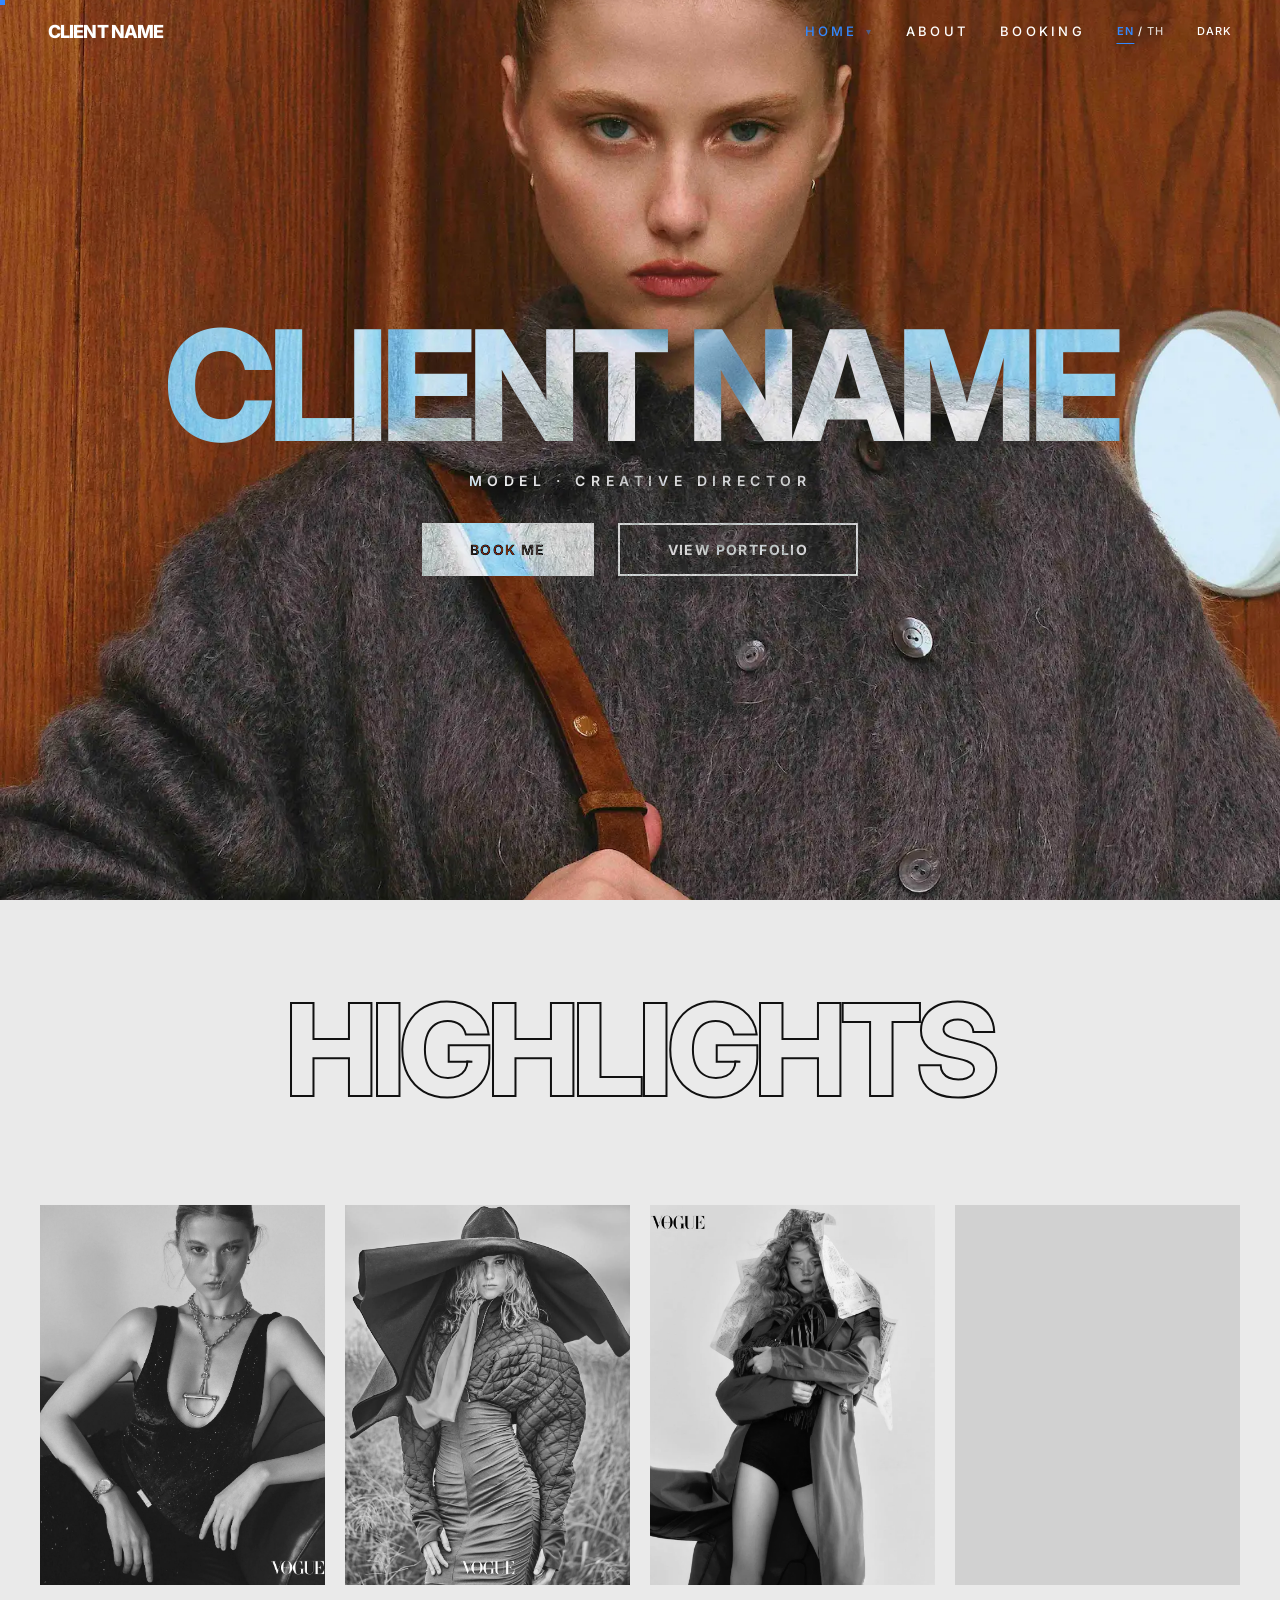
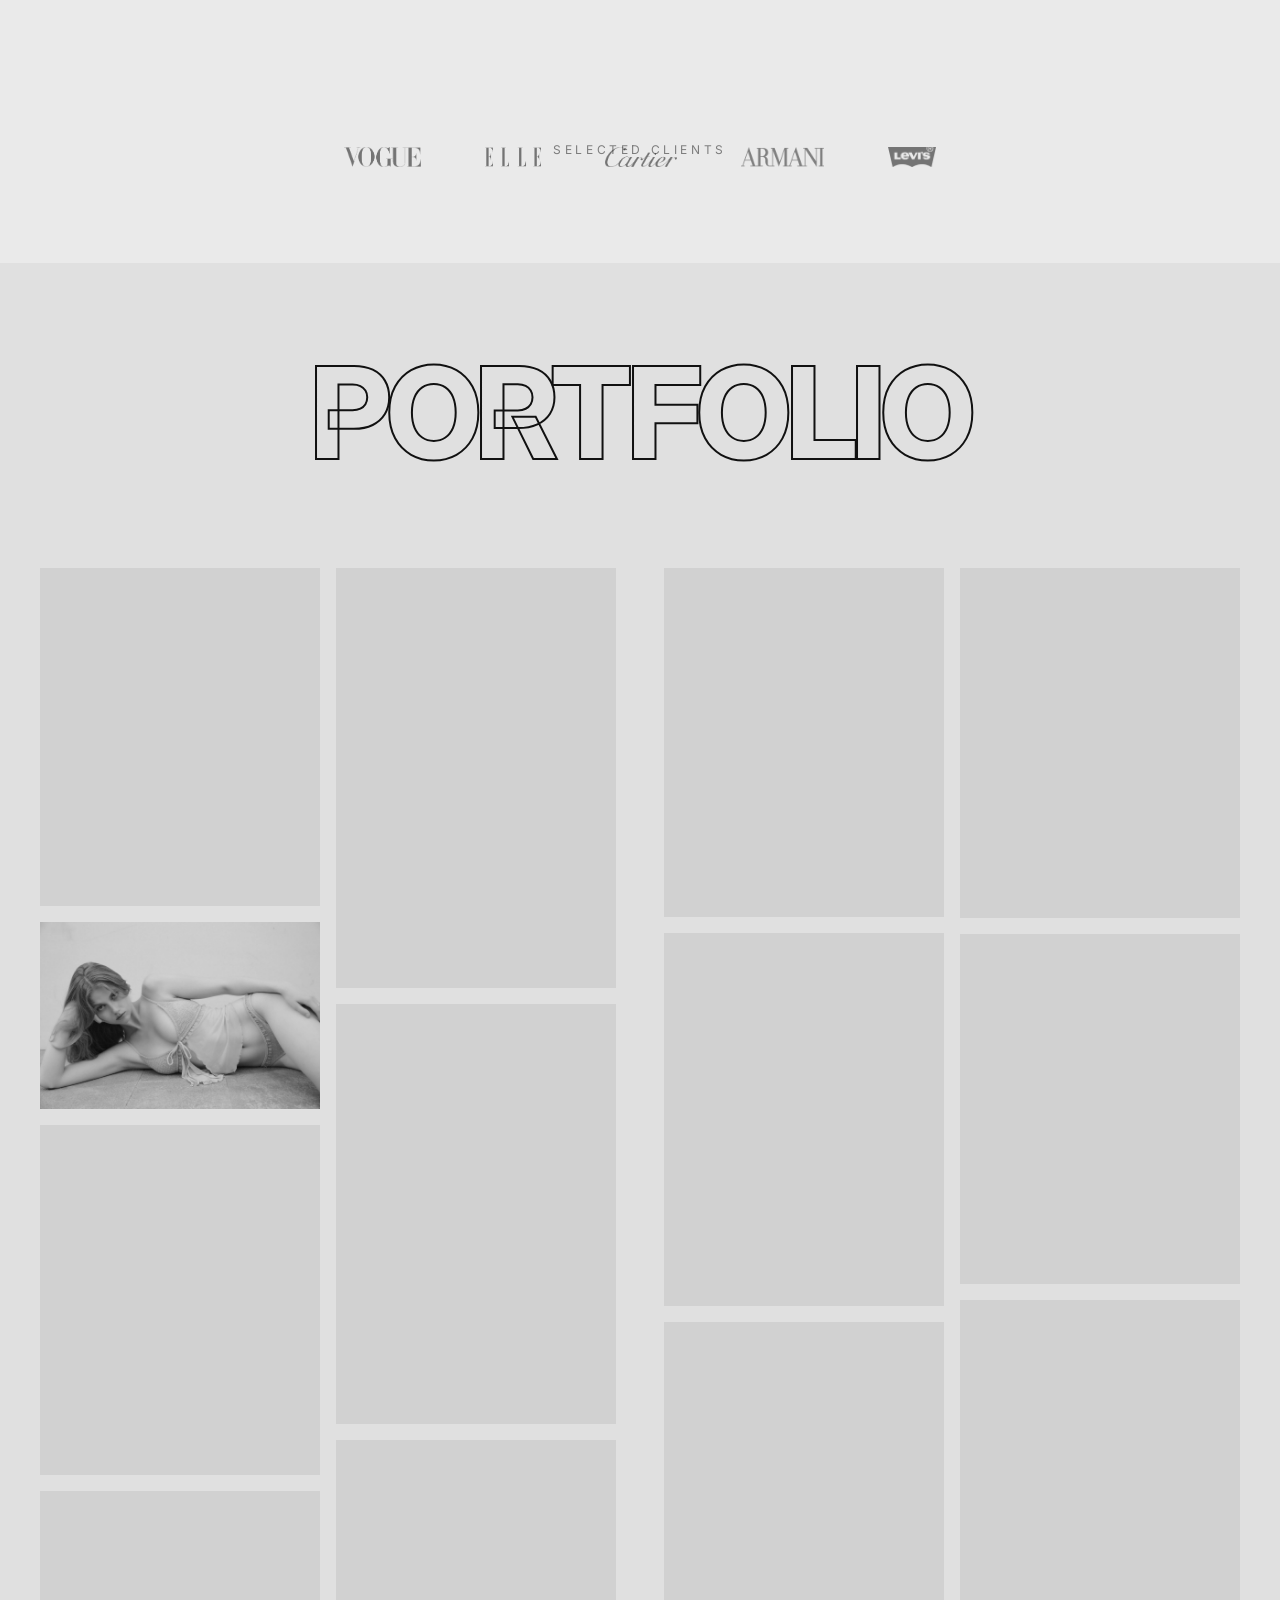
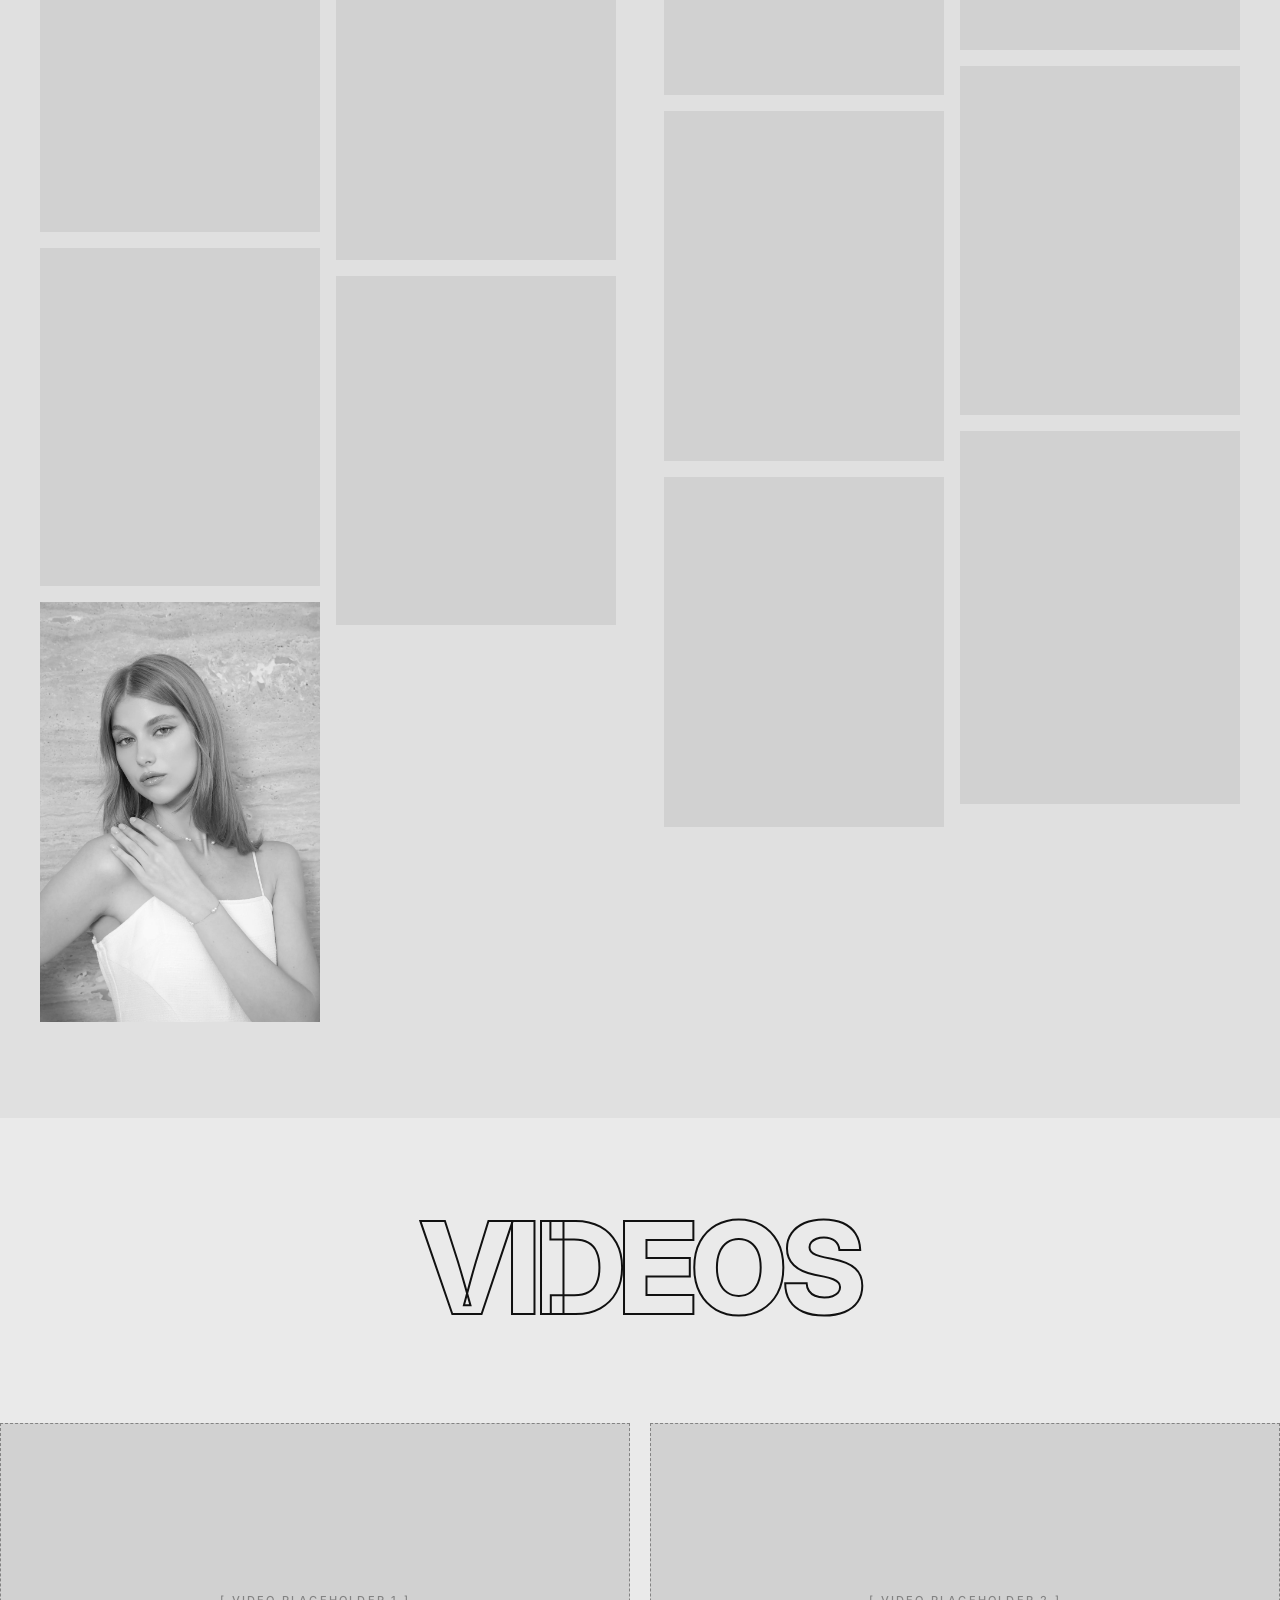
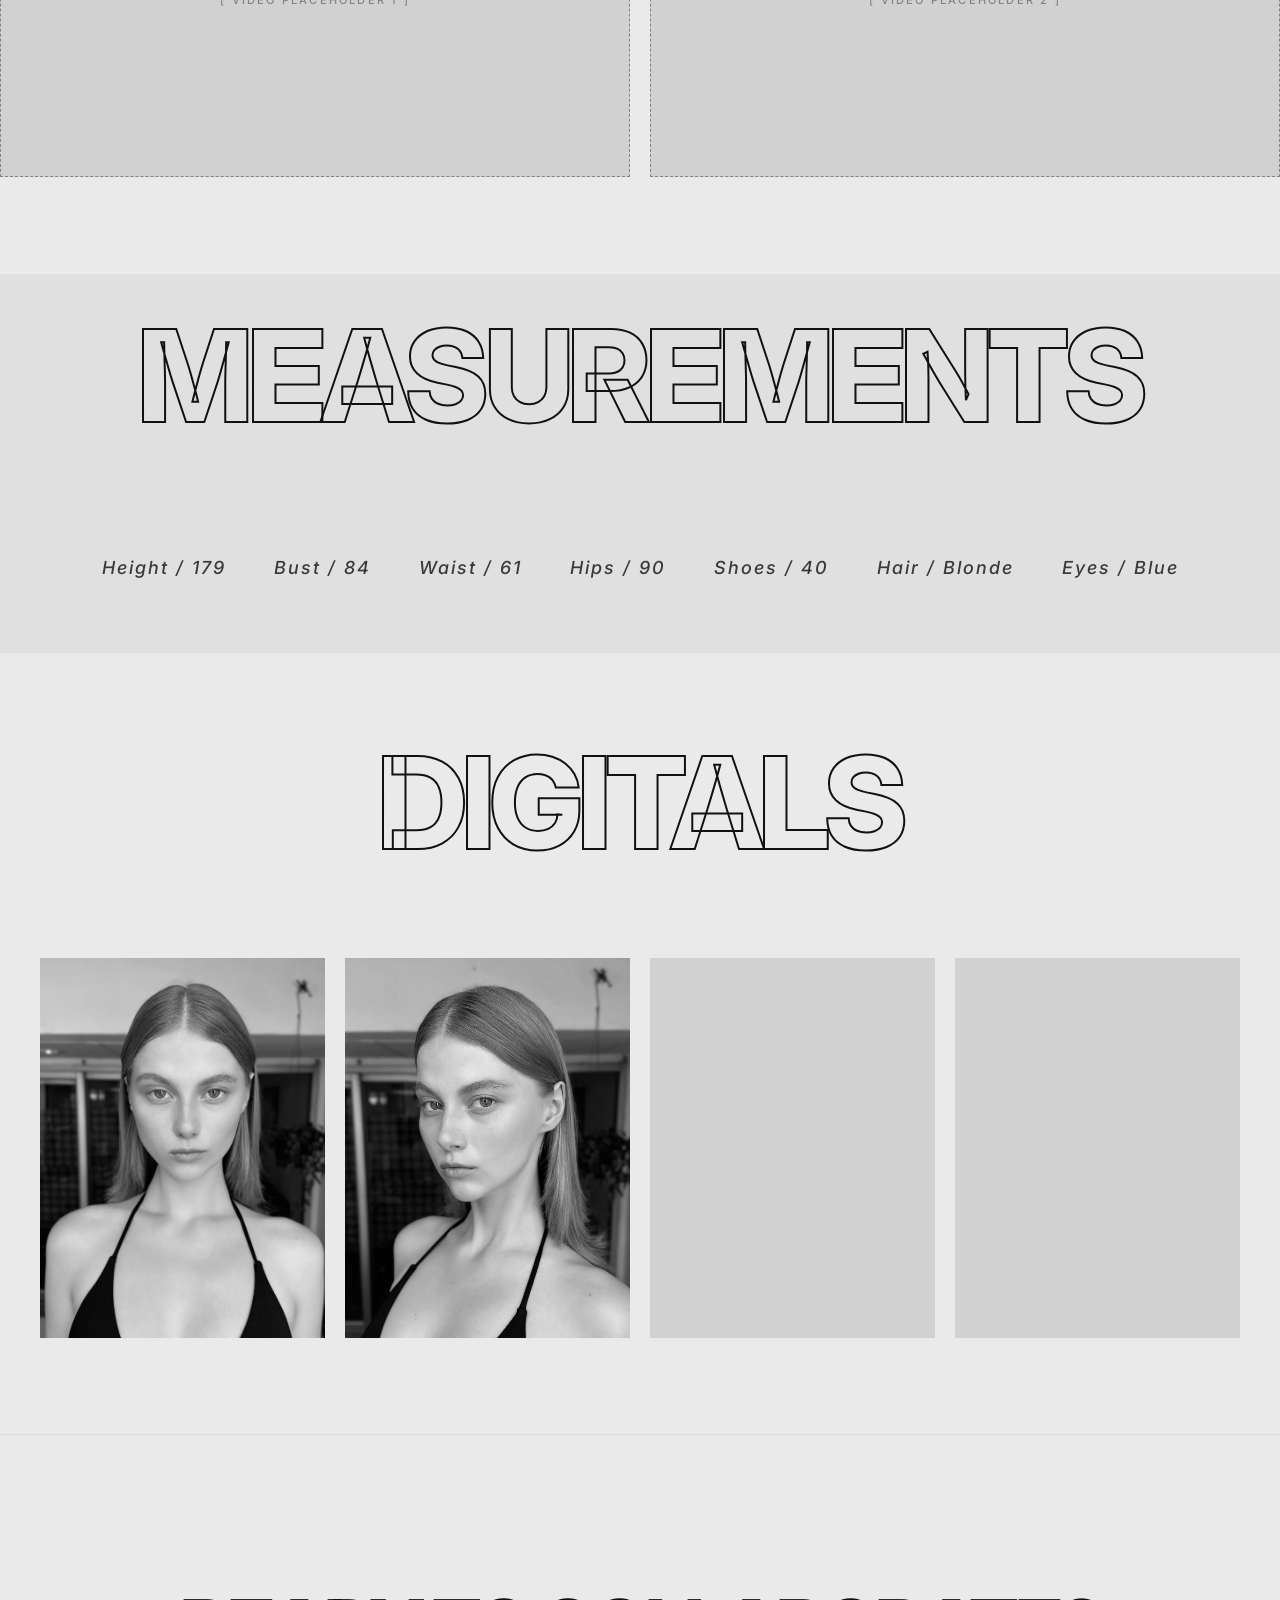
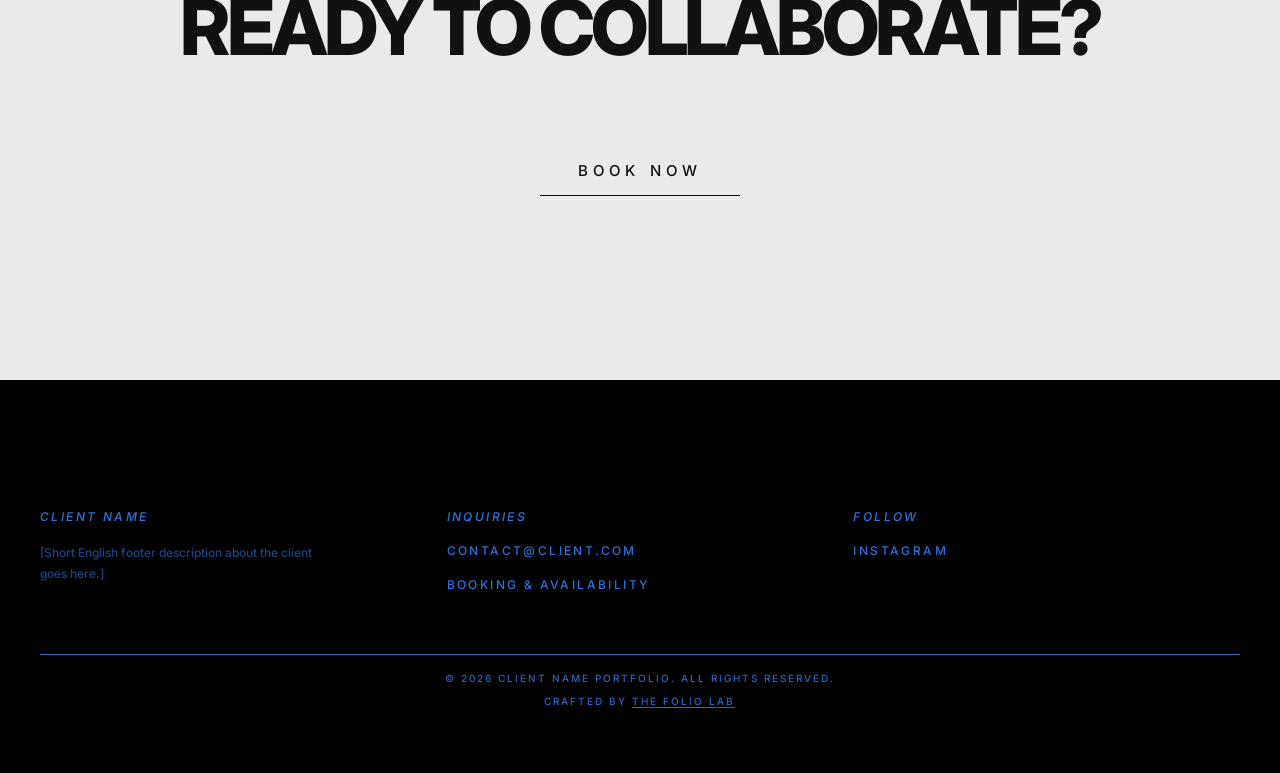
==== index.html @ fe6af9c4 "Video placeholders" ====
<!DOCTYPE html>
<html lang="en">
<head>
    <meta charset="UTF-8">
    <meta name="viewport" content="width=device-width, initial-scale=1.0">
    
    <!-- =================================================================== -->
    <!-- SEO & METADATA (Update these values for each new client) -->
    <!-- =================================================================== -->
    <meta name="description" content="Editorial model and creative director portfolio.">
    <meta name="robots" content="index, follow, max-image-preview:large">
    <link rel="canonical" href="https://your-client-domain.com/">
    
    <!-- Open Graph (Facebook, LinkedIn, iMessage) -->
    <meta property="og:title" content="Portfolio | Client Name">
    <meta property="og:description" content="Editorial model and creative director portfolio.">
    <meta property="og:image" content="https://your-client-domain.com/image/hero/hero.webp">
    <meta property="og:url" content="https://your-client-domain.com/">
    <meta property="og:type" content="website">
    
    <!-- Twitter Cards -->
    <meta name="twitter:card" content="summary_large_image">
    <meta name="twitter:title" content="Portfolio | Client Name">
    <meta name="twitter:description" content="Editorial model and creative director portfolio.">
    <meta name="twitter:image" content="https://your-client-domain.com/image/hero/hero.webp">
    
    <!-- Apple Web App Settings -->
    <meta name="apple-mobile-web-app-capable" content="yes">
    <meta name="apple-mobile-web-app-status-bar-style" content="black-translucent">
    
    <meta name="theme-color" content="#EAEAEA" media="(prefers-color-scheme: light)">
    <meta name="theme-color" content="#0D0D0D" media="(prefers-color-scheme: dark)">
    <link rel="manifest" href="manifest.json">
    <title>Portfolio | Client Name</title>
    <link rel="stylesheet" href="style.css">
    <link rel="preconnect" href="https://fonts.googleapis.com">
    <link rel="preconnect" href="https://fonts.gstatic.com" crossorigin>
    <link href="https://fonts.googleapis.com/css2?family=Inter:wght@300;400;500;600;700;800;900&display=block" rel="stylesheet">
    <link rel="preconnect" href="https://player.vimeo.com">
    <link rel="preconnect" href="https://i.vimeocdn.com">
    <link rel="preload" as="image" href="image/hero/hero.webp" fetchpriority="high">
    <script src="config.js"></script>

    <!-- JSON-LD Structured Data -->
    <script type="application/ld+json">
    {
      "@context": "https://schema.org",
      "@type": "Person",
      "name": "Client Name",
      "url": "https://your-client-domain.com/",
      "image": "https://your-client-domain.com/image/hero/hero.webp",
      "jobTitle": "Model and Creative Director"
    }
    </script>
</head>
<body>

    <!-- Splash Screen -->
    <div id="splash-screen" class="splash-screen">
        <div class="splash-logo" id="splashClientName"></div>
    </div>

    <script src="nav.js"></script>
    <header class="hero" id="hero">
        <!-- Change the background image URL right here for new clients -->
        <div class="hero-bg" style="background-image: url('image/hero/hero.webp');"></div>
        <div class="hero-content">
            <h1 class="reveal" id="clientNameHero"></h1>
            <p class="hero-tagline reveal delay-1">
                <span lang="en" id="taglineEn"></span>
                <span lang="th" id="taglineTh"></span>
            </p>
            <div class="hero-btns reveal delay-2">
                <a href="#contact" class="btn-primary" lang="en">Book me</a>
                <a href="#contact" class="btn-primary" lang="th">จองคิว</a>
                <a href="#highlights" class="btn-secondary" lang="en">View Portfolio</a>
                <a href="#highlights" class="btn-secondary" lang="th">ดูผลงาน</a>
            </div>
        </div>
    </header>

    <!-- SECTION 2: Highlights (4 Images) -->
    <section id="highlights">
        <div class="container">
            <p class="section-label reveal">
                <span lang="en">Highlights</span>
                <span lang="th">ไฮไลต์</span>
            </p>
            <div style="grid-column: span 12;">
                <div class="featured-grid">
                    <div class="featured-item reveal"><img src="image/highlights/01.webp" alt="Editorial" loading="lazy" decoding="async"></div>
                    <div class="featured-item reveal"><img src="image/highlights/IMG_1733.webp" alt="Editorial" loading="lazy" decoding="async"></div>
                    <div class="featured-item reveal"><img src="image/highlights/IMG_0470.WEBP" alt="Editorial" loading="lazy" decoding="async"></div>
                    <div class="featured-item reveal"><img src="image/highlights/04.webp" alt="Editorial" loading="lazy" decoding="async"></div>
                </div>
            </div>
        </div>
    </section>

    <!-- SECTION 2.5: Selected Clients -->
    <section id="selected-clients" style="padding: 0 0 96px 0;">
        <div class="container">
            <div style="grid-column: span 12; text-align: center;">
                <h3 class="reveal" style="font-size: 12px; letter-spacing: 0.3em; margin-bottom: 48px; opacity: 0.5; font-weight: 400;">
                    <span lang="en">Selected Clients</span>
                    <span lang="th">ลูกค้าที่ร่วมงาน</span>
                </h3>
                <div class="reveal delay-1" style="display: flex; justify-content: center; align-items: center; flex-wrap: wrap; gap: clamp(32px, 6vw, 64px); opacity: 0.5;">
                    <img src="image/brand_icons/vogue.webp" alt="VOGUE" class="brand-logo" style="height: clamp(16px, 3vw, 20px); width: auto; object-fit: contain;" loading="lazy" decoding="async">
                    <img src="image/brand_icons/elle.webp" alt="ELLE" class="brand-logo" style="height: clamp(16px, 3vw, 20px); width: auto; object-fit: contain;" loading="lazy" decoding="async">
                    <img src="image/brand_icons/cartier.webp" alt="CARTIER" class="brand-logo" style="height: clamp(16px, 3vw, 20px); width: auto; object-fit: contain;" loading="lazy" decoding="async">
                    <img src="image/brand_icons/armani.webp" alt="ARMANI" class="brand-logo" style="height: clamp(16px, 3vw, 20px); width: auto; object-fit: contain;" loading="lazy" decoding="async">
                    <img src="image/brand_icons/levi.webp" alt="LEVI'S" class="brand-logo" style="height: clamp(16px, 3vw, 20px); width: auto; object-fit: contain;" loading="lazy" decoding="async">
                </div>
            </div>
        </div>
    </section>

    <!-- SECTION 3: Full Portfolio (20 Images) -->
    <section id="portfolio" class="bg-alt">
        <div class="container">
            <p class="section-label reveal">
                <span lang="en">Portfolio</span>
                <span lang="th">ผลงาน</span>
            </p>
            <div style="grid-column: span 12;">
                <div class="full-grid">
                    <div class="portfolio-column">
                        <div class="masonry-col">
                            <img src="image/portfolio/01.webp" alt="Work" class="reveal" loading="lazy" decoding="async">
                            <img src="image/portfolio/02.webp" alt="Work" class="reveal" loading="lazy" decoding="async">
                            <img src="image/portfolio/03.webp" alt="Work" class="reveal" loading="lazy" decoding="async">
                            <img src="image/portfolio/04.webp" alt="Work" class="reveal" loading="lazy" decoding="async">
                            <img src="image/portfolio/05.webp" alt="Work" class="reveal" loading="lazy" decoding="async">
                            <img src="image/portfolio/06.webp" alt="Work" class="reveal" loading="lazy" decoding="async">
                        </div>
                        <div class="masonry-col">
                            <img src="image/portfolio/07.webp" alt="Work" class="reveal" loading="lazy" decoding="async">
                            <img src="image/portfolio/08.webp" alt="Work" class="reveal" loading="lazy" decoding="async">
                            <img src="image/portfolio/09.webp" alt="Work" class="reveal" loading="lazy" decoding="async">
                            <img src="image/portfolio/10.webp" alt="Work" class="reveal" loading="lazy" decoding="async">
                        </div>
                    </div>
                    <div class="portfolio-column">
                        <div class="masonry-col">
                            <img src="image/portfolio/11.webp" alt="Work" class="reveal" loading="lazy" decoding="async">
                            <img src="image/portfolio/12.webp" alt="Work" class="reveal" loading="lazy" decoding="async">
                            <img src="image/portfolio/13.webp" alt="Work" class="reveal" loading="lazy" decoding="async">
                            <img src="image/portfolio/14.webp" alt="Work" class="reveal" loading="lazy" decoding="async">
                            <img src="image/portfolio/15.webp" alt="Work" class="reveal" loading="lazy" decoding="async">
                        </div>
                        <div class="masonry-col">
                            <img src="image/portfolio/16.webp" alt="Work" class="reveal" loading="lazy" decoding="async">
                            <img src="image/portfolio/17.webp" alt="Work" class="reveal" loading="lazy" decoding="async">
                            <img src="image/portfolio/18.webp" alt="Work" class="reveal" loading="lazy" decoding="async">
                            <img src="image/portfolio/19.webp" alt="Work" class="reveal" loading="lazy" decoding="async">
                            <img src="image/portfolio/20.webp" alt="Work" class="reveal" loading="lazy" decoding="async">
                        </div>
                    </div>
                </div>
            </div>
        </div>
    </section>

    <!-- SECTION 4: Video Portfolio (2 Videos) -->
    <section id="motion">
        <div class="container">
            <p class="section-label reveal">
                <span lang="en">Videos</span>
                <span lang="th">วิดีโอ</span>
            </p>
            <div style="grid-column: span 12;">
                <div class="video-grid">
                    <div class="video-item reveal">
                        <div style="position: relative; padding-bottom: 56.25%; height: 0; background-color: var(--surface);">
                            <div style="position: absolute; top: 0; left: 0; width: 100%; height: 100%; display: flex; align-items: center; justify-content: center; border: 1px dashed var(--text); opacity: 0.4; font-family: var(--sans); font-size: 11px; text-transform: uppercase; letter-spacing: 0.2em;">
                                <span lang="en">[ Video Placeholder 1 ]</span>
                                <span lang="th">[ วิดีโอ 1 ]</span>
                            </div>
                        </div>
                    </div>
                    <div class="video-item reveal">
                        <div style="position: relative; padding-bottom: 56.25%; height: 0; background-color: var(--surface);">
                            <div style="position: absolute; top: 0; left: 0; width: 100%; height: 100%; display: flex; align-items: center; justify-content: center; border: 1px dashed var(--text); opacity: 0.4; font-family: var(--sans); font-size: 11px; text-transform: uppercase; letter-spacing: 0.2em;">
                                <span lang="en">[ Video Placeholder 2 ]</span>
                                <span lang="th">[ วิดีโอ 2 ]</span>
                            </div>
                        </div>
                    </div>
                </div>
            </div>
        </div>
    </section>

    <!-- SECTION 5: Measurements -->
    <section id="measurements" class="bg-alt">
        <div class="container">
            <p class="section-label reveal">
                <span lang="en">Measurements</span>
                <span lang="th">สัดส่วน</span>
            </p>
            <div style="grid-column: span 12;">
                <div class="info-strip">
                    <div><span lang="en">Height</span><span lang="th">ส่วนสูง</span> / <span id="val-height"></span></div>
                    <div><span lang="en">Bust</span><span lang="th">อก</span> / <span id="val-bust"></span></div>
                    <div><span lang="en">Waist</span><span lang="th">เอว</span> / <span id="val-waist"></span></div>
                    <div><span lang="en">Hips</span><span lang="th">สะโพก</span> / <span id="val-hips"></span></div>
                    <div><span lang="en">Shoes</span><span lang="th">รองเท้า</span> / <span id="val-shoes"></span></div>
                    <div><span lang="en">Hair</span><span lang="th">สีผม</span> / <span lang="en" id="val-hairEn"></span><span lang="th" id="val-hairTh"></span></div>
                    <div><span lang="en">Eyes</span><span lang="th">นัยน์ตา</span> / <span lang="en" id="val-eyesEn"></span><span lang="th" id="val-eyesTh"></span></div>   
                </div>
                <!-- Minimal Comp Card Button -->
                <div class="reveal delay-1" id="compCardContainer" style="text-align: center; margin-top: 64px;">
                    <a href="#" id="compCardBtn" class="btn-bold">
                        <span lang="en">View Comp Card</span>
                        <span lang="th">ดูคอมพ์การ์ด</span>
                    </a>
                </div>
            </div>
        </div>
    </section>

    <!-- SECTION 6: Digitals (4 Images) -->
    <section id="digitals">
        <div class="container">
            <p class="section-label reveal">
                <span lang="en">Digitals</span>
                <span lang="th">สแนปช็อต</span>
            </p>
            <div style="grid-column: span 12;">
                <div class="digitals-grid">
                    <img src="image/digitals/01.webp" alt="Digital 1" class="reveal" loading="lazy" decoding="async">
                    <img src="image/digitals/02.webp" alt="Digital 2" class="reveal" loading="lazy" decoding="async">
                    <img src="image/digitals/03.webp" alt="Digital 3" class="reveal" loading="lazy" decoding="async">
                    <img src="image/digitals/04.webp" alt="Digital 4" class="reveal" loading="lazy" decoding="async">
                </div>
            </div>
        </div>
    </section>

    <section class="cta-section" id="contact">
        <h2 class="reveal" style="font-size: clamp(36px, 6vw, 80px);">
            <span lang="en">Ready to collaborate?</span>
            <span lang="th">พร้อมที่จะร่วมงานกันหรือยัง?</span>
        </h2>
        <a href="booking.html" class="btn-bold reveal delay-1">
            <span lang="en">Book Now</span>
            <span lang="th">จองคิว</span>
        </a>
    </section>

    <a href="#hero" class="back-to-top">
        <span lang="en">Top</span>
        <span lang="th">กลับขึ้นบน</span>
    </a>

    <div id="imageModal" class="modal">
        <span class="modal-nav modal-prev">&#10094;</span>
        <img class="modal-content" id="img01">
        <span class="modal-nav modal-next">&#10095;</span>
        <div class="modal-caption" id="imageModalCaption" aria-hidden="true">
            <p class="modal-caption__kicker" id="imageModalCaptionKicker"></p>
            <p class="modal-caption__text">
                <span lang="en" id="imageModalCaptionEn"></span>
                <span lang="th" id="imageModalCaptionTh"></span>
            </p>
        </div>
        <button type="button" class="modal-fullscreen-toggle" id="imageModalFullscreenToggle" aria-pressed="false">
            <span lang="en" id="imageModalFullscreenToggleEn">Fullscreen</span>
            <span lang="th" id="imageModalFullscreenToggleTh">เต็มจอ</span>
        </button>
        <button type="button" class="modal-caption-toggle" id="imageModalCaptionToggle" aria-pressed="true">
            <span lang="en" id="imageModalCaptionToggleEn">Captions: On</span>
            <span lang="th" id="imageModalCaptionToggleTh">คำบรรยาย: เปิด</span>
        </button>
    </div>

    <!-- Dedicated Comp Card Modal -->
    <div id="compCardModal" class="modal" role="dialog" aria-modal="true" aria-label="Comp Card">
        <img class="modal-content" id="compCardImg" alt="Client Comp Card" style="max-height: 80vh;">
        <div class="comp-card-modal-note">
            <a href="#" id="compCardDownload" download="Comp_Card.png" class="btn-bold">
                <span lang="en">Download Comp Card</span>
                <span lang="th">ดาวน์โหลดคอมพ์การ์ด</span>
            </a>
        </div>
    </div>

    <script src="footer.js"></script>

    <script src="main.js" defer></script>

</body>
</html>
---- style.css ----
/* ==========================================================================
   CLIENT CONFIGURATION (THEME SETTINGS)
   Update these variables to re-skin the entire website in seconds.
   ========================================================================== */
:root {
    /* 1. BRAND COLORS */
    --black: #000000;
    --white: #ffffff;
    --light-gray: #f5f5f5;
    --accent: #3388FF; /* Bright Electric Blue */

    /* 2. BRAND FONTS */
    --serif: 'Inter', -apple-system, BlinkMacSystemFont, "Segoe UI", Roboto, sans-serif;
    --sans: 'Inter', -apple-system, BlinkMacSystemFont, "Segoe UI", Roboto, sans-serif;

    /* 3. SPACING */
    --margin: 40px; /* Tighter brutalist borders */
    --gutter: 20px; /* Dense grids */

    /* Theme-aware variables */
    --bg: #EAEAEA; /* Industrial off-white */
    --text: #111111; /* Brutalist black */
    --surface: #D1D1D1; /* Stark gray */
    --nav-bg: rgba(234, 234, 234, 0.95);
    --dropdown-bg: rgba(234, 234, 234, 0.98);
    --alt-bg: #E0E0E0; /* Contrasting section */
    --border-subtle: rgba(17, 17, 17, 0.15); /* Sharp structural lines */
}

[data-theme="dark"] {
    --bg: #0D0D0D; 
    --text: #F0F0F0;
    --surface: #1A1A1A; 
    --nav-bg: rgba(13, 13, 13, 0.95);
    --dropdown-bg: rgba(13, 13, 13, 0.98);
    --alt-bg: #141414; 
    --border-subtle: rgba(240, 240, 240, 0.15);
}

html {
    width: 100%;
    scrollbar-width: thin;
    scrollbar-color: var(--text) var(--bg);
}

body {
    overflow-x: hidden;
    width: 100%;
}

* {
    margin: 0;
    padding: 0;
    box-sizing: border-box;
    -webkit-tap-highlight-color: transparent; /* Removes the default mobile browser gray tap blink universally */
}

body {
    background-color: var(--bg);
    color: var(--text);
    font-family: var(--sans);
    font-size: 18px;
    line-height: 1.5;
    letter-spacing: -0.03em; /* Tighter for brutalist kinetic feel */
    font-weight: 500;
    -webkit-font-smoothing: antialiased;
}

/* --- CUSTOM SCROLLBAR --- */
::-webkit-scrollbar {
    width: 10px;
}
::-webkit-scrollbar-track {
    background: var(--bg);
}
::-webkit-scrollbar-thumb {
    background: var(--text);
}
::-webkit-scrollbar-thumb:hover {
    background: var(--accent);
}

/* Language Toggle Logic */
/* Hide Thai elements by default */
[lang="th"] { 
    display: none !important; 
}

/* Toggle logic: target only elements with the explicit lang attribute */
body.lang-th [lang="en"] { display: none !important; }
body.lang-th [lang="th"] { display: block !important; }
body.lang-th a[lang="th"], body.lang-th span[lang="th"] { display: inline-block !important; }

h1, h2, .logo {
    font-family: var(--sans);
    font-weight: 800; /* Maximum impact */
    text-transform: uppercase;
    letter-spacing: -0.05em; /* Extremely tight */
    font-style: normal;
}

h1 { font-size: clamp(64px, 12vw, 200px); line-height: 0.8; margin-bottom: 24px; } 
h2 { font-size: clamp(48px, 8vw, 120px); margin-bottom: 64px; line-height: 0.85; } 

h3 { 
    font-family: var(--sans); 
    font-size: 22px; 
    font-weight: 300; 
    text-transform: uppercase; 
    letter-spacing: 0.4em; 
    margin-bottom: 32px; 
    color: var(--text); 
    opacity: 1; /* Ensures text stays strictly black on white backgrounds */
}

a { text-decoration: none; color: inherit; transition: opacity 0.15s ease-out, color 0.15s ease-out; }
a:hover { opacity: 0.7; }

/* Brand Logos Theme Adaptability */
.brand-logo { transition: filter 0.5s ease; }
[data-theme="dark"] .brand-logo { filter: invert(1) brightness(0.9); }

/* Grid System */
.container {
    max-width: 1440px;
    margin: 0 auto;
    padding: 0 var(--margin);
    display: grid;
    grid-template-columns: repeat(12, 1fr);
    gap: var(--gutter);
}

/* --- 2. NAVIGATION BAR --- */
nav {
    height: 64px; /* Reduced height for a sleeker look */
    display: flex;
    align-items: center;
    justify-content: space-between;
    padding: 0 48px; /* Reduced padding for precision */
    position: fixed;
    top: 0; 
    width: 100%;
    z-index: 100;
    background: var(--nav-bg);
    backdrop-filter: blur(10px);
    border-bottom: 1px solid var(--border-subtle);
    transition: all 0.5s cubic-bezier(0.16, 1, 0.3, 1);
}

/* --- NAVIGATION ENTRANCE ANIMATION --- */
@keyframes navEntrance {
    from {
        opacity: 0;
        transform: translateY(-10px);
    }
    to {
        opacity: 1;
        transform: translateY(0);
    }
}

.logo {
    opacity: 0;
    animation: navEntrance 1.2s cubic-bezier(0.16, 1, 0.3, 1) forwards;
    animation-delay: 0.1s;
}

@media (min-width: 769px) {
    .nav-links > * {
        opacity: 0;
        animation: navEntrance 1.2s cubic-bezier(0.16, 1, 0.3, 1) forwards;
    }
    .nav-links > *:nth-child(1) { animation-delay: 0.2s; }
    .nav-links > *:nth-child(2) { animation-delay: 0.3s; }
    .nav-links > *:nth-child(3) { animation-delay: 0.4s; }
    .nav-links > *:nth-child(4) { animation-delay: 0.5s; }
    .nav-links > *:nth-child(5) { animation-delay: 0.6s; }
}

@keyframes heroFadeIn {
    from { opacity: 0; transform: scale(1.1) translateZ(0); }
    to { opacity: 1; transform: scale(1) translateZ(0); }
}

.nav-links {
    display: flex;
    gap: 32px; /* Slightly tighter to fit theme toggle */
    font-size: 13px; /* Slightly larger font */
    text-transform: uppercase;
    letter-spacing: 0.25em; /* More spread out */
    margin-left: auto; /* Pushes the nav-links to the right */
    align-items: center;
}

.theme-toggle {
    font-size: 11px;
    letter-spacing: 0.1em;
    cursor: pointer;
    opacity: 0.6;
    transition: opacity 0.3s;
}

.lang-switch {
    font-size: 11px;
    letter-spacing: 0.1em;
    transition: all 0.3s ease;
}

.lang-switch span {
    opacity: 0.8; /* Improved visibility for non-active language */
    font-weight: 500;
    transition: all 0.3s ease;
    cursor: pointer;
    position: relative;
    display: inline-block;
}

/* Animated Line Indicator */
.lang-switch span::after {
    content: '';
    position: absolute;
    bottom: -4px;
    left: 50%;
    width: 100%;
    height: 1px;
    background-color: currentColor; /* Matches the text color automatically */
    transform: translateX(-50%) scaleX(0);
    transition: transform 0.4s cubic-bezier(0.16, 1, 0.3, 1), opacity 0.4s ease;
    opacity: 0;
}

/* Highlight EN when active */
body:not(.lang-th) .lang-switch .en {
    opacity: 1;
    font-weight: 600;
    color: var(--accent) !important;
}
body:not(.lang-th) .lang-switch .en::after {
    transform: translateX(-50%) scaleX(1);
    opacity: 1;
}

/* Highlight TH when active */
body.lang-th .lang-switch .th {
    opacity: 1;
    font-weight: 600;
    color: var(--accent) !important;
}
body.lang-th .lang-switch .th::after {
    transform: translateX(-50%) scaleX(1);
    opacity: 1;
}

.logo, .nav-links a, .lang-switch {
    color: var(--text);
    transition: color 0.15s ease-out;
}

/* Prevent native mobile dragging and highlighting of navigation links */
.logo, .nav-links a, .lang-switch span, .theme-toggle, .mobile-toggle {
    -webkit-user-drag: none;
    -webkit-touch-callout: none;
    user-select: none;
}

.nav-links a.active, .dropdown-trigger.active {
    color: var(--accent) !important; /* Bold accent for active state */
}

.back-to-top {
    position: fixed;
    bottom: 40px;
    right: 40px;
    font-size: 10px;
    text-transform: uppercase;
    letter-spacing: 0.4em;
    z-index: 90;
    opacity: 0;
    pointer-events: none;
    transform: translateY(20px);
    transition: opacity 0.6s cubic-bezier(0.16, 1, 0.3, 1), transform 0.6s cubic-bezier(0.16, 1, 0.3, 1), background-color 0.15s ease-out, color 0.15s ease-out, border-color 0.15s ease-out;
    cursor: pointer;
    background: var(--nav-bg);
    backdrop-filter: blur(10px);
    padding: 12px 24px;
    border: 1px solid var(--border-subtle);
    color: var(--text);
    -webkit-tap-highlight-color: transparent;
}
.back-to-top.visible { opacity: 1; pointer-events: auto; transform: translateY(0); }

/* Homepage Hero State: Transparent background and white text when not scrolled */
nav.on-hero:not(.scrolled) {
    background: transparent;
    backdrop-filter: none;
    border-bottom: 1px solid transparent;
}

nav.on-hero:not(.scrolled) .logo,
nav.on-hero:not(.scrolled) .nav-links a,
nav.on-hero:not(.scrolled) .lang-switch,
nav.on-hero:not(.scrolled) .theme-toggle {
    color: var(--white);
}

/* Editorial Dropdown Styling */
.dropdown {
    position: relative;
    display: inline-block;
}

.dropdown-trigger {
    position: relative;
    z-index: 102; /* Elevates above the invisible hover bridge so it remains clickable */
    display: inline-flex;
    align-items: center;
}

.dropdown-trigger::after {
    content: '▾';
    margin-left: 8px;
    font-size: 10px;
    opacity: 0.5;
    display: inline-block;
    transition: transform 0.15s ease-out;
}

.dropdown:hover .dropdown-trigger::after {
    transform: rotate(180deg);
    opacity: 1;
}

.dropdown-content {
    position: absolute;
    top: 100%;
    left: 50%;
    transform: translateX(-50%) translateY(8px); /* Tighter emergence */
    background: var(--dropdown-bg);
    backdrop-filter: blur(15px); /* Lighter blur */
    min-width: 140px; /* Reduced width */
    padding: 8px 0; /* Reduced padding */
    border: 1px solid var(--border-subtle); /* Subtle attachment */
    border-radius: 0; /* Removed border radius */
    box-shadow: none; /* Removed shadow */
    opacity: 0;
    visibility: hidden;
    transition: opacity 0.15s ease-out, transform 0.15s ease-out, visibility 0.15s;
    z-index: 101;
}

.dropdown:hover .dropdown-content {
    opacity: 1;
    visibility: visible;
    transform: translateX(-50%) translateY(0) scale(1);
}

/* Invisible bridge to prevent cursor flickering when crossing the gap */
.dropdown-content::before {
    content: '';
    position: absolute;
    top: -16px;
    left: 0;
    width: 100%;
    height: 16px;
}

.dropdown-content a {
    display: block !important; 
    padding: 12px 16px;
    font-size: 10px;
    text-align: center;
    letter-spacing: 0.3em;
    color: var(--text) !important; /* Ensure readability on theme background */
    opacity: 0;
    transform: translateY(4px);
    transition: opacity 0.15s ease-out, transform 0.15s ease-out, color 0.15s ease-out;
}

.dropdown:hover .dropdown-content a {
    opacity: 1;
    transform: translateY(0);
}

/* Subtle staggered entrance for the text */
.dropdown:hover .dropdown-content a:nth-child(1) { transition-delay: 0.15s; }
.dropdown:hover .dropdown-content a:nth-child(2) { transition-delay: 0.2s; }
.dropdown:hover .dropdown-content a:nth-child(3) { transition-delay: 0.25s; }
.dropdown:hover .dropdown-content a:nth-child(4) { transition-delay: 0.3s; }
.dropdown:hover .dropdown-content a:nth-child(5) { transition-delay: 0.35s; }

.dropdown-content a.active {
    color: var(--accent) !important;
    font-weight: 600;
}

/* Hamburger Icon */
.mobile-toggle {
    display: none;
    flex-direction: column;
    gap: 8px;
    cursor: pointer;
    z-index: 1001;
    /* Mobile entrance animation */
    opacity: 0;
    animation: navEntrance 1.2s cubic-bezier(0.16, 1, 0.3, 1) forwards;
    animation-delay: 0.2s;
}

.mobile-toggle span {
    width: 22px;
    height: 1px;
    background-color: currentColor;
    transition: all 0.15s ease-out;
}

/* --- 3. HOMEPAGE SPECIFIC SECTIONS --- */
.hero {
    height: 100vh;
    display: flex;
    align-items: center; /* Dead center for kinetic impact */
    justify-content: center;
    padding: var(--margin);
    position: relative;
    color: var(--white);
    overflow: hidden; /* Necessary for the scale effect */
}

.hero-bg {
    position: absolute;
    inset: 0;
    background-color: #ccc;
    background-repeat: no-repeat;
    background-position: center 10%;
    background-size: cover;
    z-index: 0;
    transform-origin: center 20%;
    opacity: 1;
    -webkit-backface-visibility: hidden;
    backface-visibility: hidden;
    will-change: transform; /* Offloads parallax strictly to the GPU */
}

.hero:not(.loaded) .hero-bg {
    opacity: 0; /* Hide strictly while waiting for the JS gatekeeper */
}

.hero.loaded .hero-bg {
    animation: heroFadeIn 2.5s cubic-bezier(0.16, 1, 0.3, 1) both;
}

.hero-content p {
    text-transform: uppercase; /* Keep uppercase */
    letter-spacing: 0.4em; /* More spread out */
    font-size: 14px;
    margin-bottom: 12px;
    opacity: 0.9;
}

.hero::after {
    display: none; /* No gradient overlay, raw image only */
}

.hero-content {
    position: relative;
    z-index: 2;
    width: 100%;
    text-align: center;
    mix-blend-mode: difference; /* Kinetic typography interaction */
    color: #fff;
}

.hero-tagline {
    font-family: var(--sans);
    font-size: clamp(14px, 2vw, 24px);
    font-weight: 600;
    text-transform: uppercase;
    letter-spacing: 0.2em;
    opacity: 1;
    margin-top: 16px; 
    position: relative;
}

/* Subtle Line Separator */
.hero-tagline::before {
    display: none;
}

.hero-btns {
    margin-top: 32px;
    display: flex;
    justify-content: center;
    gap: 24px;
}

.btn-primary, .btn-secondary, .btn-bold, .lang-switch span {
    transition: all 0.15s ease-out;
    -webkit-tap-highlight-color: transparent; /* Removes the default browser gray blink */
}

.btn-primary { background: var(--white); color: var(--black); padding: 16px 48px; font-size: 14px; font-weight: 700; text-transform: uppercase; letter-spacing: 0.1em; border-radius: 0; }
.btn-secondary { background: transparent; border: 2px solid var(--white); color: var(--white); padding: 14px 48px; font-size: 14px; font-weight: 700; text-transform: uppercase; letter-spacing: 0.1em; border-radius: 0; }

@media (hover: hover) {
    .back-to-top:hover { 
        color: var(--accent); 
        background: var(--white);
        border-color: var(--accent);
    }

    .logo:hover, 
    .nav-links a:hover, 
    .dropdown:hover .dropdown-trigger,
    .lang-switch span:hover,
    .theme-toggle:hover {
        color: var(--accent) !important;
        opacity: 1;
    }

    .btn-primary:hover {
        background-color: var(--accent);
        color: var(--white);
        opacity: 1;
    }

    .btn-secondary:hover {
        border-color: var(--accent);
        color: var(--accent);
        opacity: 1;
    }

    .btn-bold:hover {
        border-bottom-color: transparent;
        transform: translateY(-2px);
        color: var(--accent);
    }
}

/* Momentary "Blink" effect on click/tap */
.btn-primary:active {
    background: var(--accent) !important; 
    color: var(--black) !important; /* The black text stays black */
    transform: scale(0.97);
    transition: none; /* Instant feedback for the blink */
}

.btn-secondary:active {
    border-color: var(--accent) !important; 
    color: var(--accent) !important; 
    background: transparent !important; /* The background stays empty */
    transform: scale(0.97);
    transition: none;
}

.back-to-top:active {
    background: var(--accent) !important; 
    border-color: var(--accent) !important;
    color: var(--black) !important; /* The black text stays black */
    transform: scale(0.97);
    transition: none;
}

.lang-switch span:active {
    color: var(--accent) !important;
    opacity: 1 !important;
    transform: scale(0.95);
    transition: none;
}

/* Sections */
section { 
    padding: 96px 0; 
    border-top: none;
    width: 100%;
    position: relative;
    scroll-margin-top: 64px; /* Accounts for fixed header height */
}

/* --- ANIMATIONS --- */

.reveal {
    opacity: 0;
    transform: translateY(60px);
    transition: opacity 0.8s cubic-bezier(0.16, 1, 0.3, 1), transform 0.8s cubic-bezier(0.16, 1, 0.3, 1);
}

.reveal.active {
    opacity: 1;
    transform: translateY(0);
}

/* Staggered Reveal Delays */
.reveal.delay-1 { transition-delay: 0.15s; }
.reveal.delay-2 { transition-delay: 0.3s; }
.reveal.delay-3 { transition-delay: 0.45s; }
.reveal.delay-4 { transition-delay: 0.6s; }

.bg-alt {
    background-color: var(--alt-bg); /* Theme-aware background */
}

#highlights .container {
    max-width: 1600px;
}

.featured-grid {
    display: grid;
    grid-template-columns: repeat(4, 1fr);
    gap: var(--gutter);
    contain: layout; /* Helps Safari performance and stability */
}

.featured-item {
    display: block;
    position: relative;
    overflow: hidden;
    background-color: var(--surface);
    aspect-ratio: 3 / 4; /* Eliminates layout thrashing by holding the shape while loading */
}

.featured-item img {
    width: 100%; 
    height: 100%;
    object-fit: cover;
    display: block;
    position: relative;
    z-index: 1;
    background-color: var(--surface);
    filter: grayscale(100%);
    transition: transform 0.6s cubic-bezier(0.16, 1, 0.3, 1), filter 0.6s ease;
}

.featured-item img:hover {
    filter: grayscale(0%);
    transform: scale(1.05);
}

.full-grid {
    display: flex;
    gap: 48px; /* Reduced from 80px for a tighter editorial look */
    align-items: flex-start;
}

.portfolio-column {
    flex: 1;
    display: flex;
    gap: 16px;
    align-items: start;
}

.masonry-col {
    flex: 1;
    display: flex;
    flex-direction: column;
    gap: 16px;
}

.full-grid img { 
    width: 100%; 
    height: auto;
    display: block;
    background-color: var(--surface);
    position: relative;
    z-index: 1; /* Establishes clean stacking context */
    filter: grayscale(100%);
    transition: transform 0.6s cubic-bezier(0.16, 1, 0.3, 1), filter 0.6s ease;
}

.full-grid img:hover { 
    filter: grayscale(0%);
    transform: scale(1.05);
}

.video-grid {
    display: grid;
    grid-template-columns: repeat(2, 1fr);
    gap: var(--gutter);
    align-items: start;
    /* Breaks out of the minimal margins to match Luxury size */
    margin-left: -40px;
    margin-right: -40px;
}

.video-item {
    display: block;
    position: relative;
    overflow: hidden;
    will-change: transform, opacity; /* Smooths entrance reveal */
    transition: transform 0.8s cubic-bezier(0.16, 1, 0.3, 1), opacity 0.8s cubic-bezier(0.16, 1, 0.3, 1);
}

.video-grid video, .video-grid iframe {
    width: 100%;
    height: 100%;
    background-color: var(--surface);
    object-fit: cover;
    display: block;
    z-index: 1;
    filter: grayscale(100%);
    transition: transform 0.6s cubic-bezier(0.16, 1, 0.3, 1), filter 0.6s ease;
}

.video-item:hover iframe, .video-item:hover video {
    filter: grayscale(0%);
    transform: scale(1.05);
}


.digitals-grid {
    display: grid;
    grid-template-columns: repeat(4, 1fr);
    gap: var(--gutter);
}
.digitals-grid img {
    width: 100%;
    aspect-ratio: 3 / 4;
    object-fit: cover;
    background-color: var(--surface);
    display: block;
    position: relative;
    z-index: 1;
    filter: grayscale(100%);
    transition: transform 0.6s cubic-bezier(0.16, 1, 0.3, 1), filter 0.6s ease;
}

.digitals-grid img:hover {
    filter: grayscale(0%);
    transform: scale(1.05);
}

/* Section Labels for UX */
.section-label {
    grid-column: span 12;
    font-family: var(--sans);
    font-size: clamp(60px, 10vw, 150px);
    font-weight: 800;
    line-height: 0.85;
    font-style: normal;
    text-transform: uppercase;
    letter-spacing: -0.05em; 
    color: transparent;
    -webkit-text-stroke: 2px var(--text);
    opacity: 1; /* Ensures labels stay strictly black on white backgrounds */
    margin-bottom: 80px; 
    text-align: center; 
    padding-left: 0;
    transition: color 0.15s ease-out, -webkit-text-stroke 0.15s ease-out;
}

.section-label:hover {
    color: var(--text);
}

.section-label {
    position: relative; 
    padding-bottom: 0; 
}

.section-label::before {
    display: none;
}

.section-label::after { content: none; }

/* Center alignment override for Measurements */
#measurements .section-label {
    text-align: center;
    padding-left: 0;
}
#measurements .section-label::before {
    display: none;
}

/* --- 5. SUBPAGE HEADERS (Independent from Homepage) --- */
.page-header {
    font-family: var(--sans);
    font-size: clamp(60px, 12vw, 200px);
    font-weight: 800;
    font-style: normal;
    text-transform: uppercase;
    letter-spacing: -0.05em;
    color: transparent;
    -webkit-text-stroke: 2px var(--text);
    text-align: center;
    margin-bottom: 80px;
    position: relative;
    padding-bottom: 0;
    transition: color 0.15s ease-out;
}

.page-header:hover {
    color: var(--text);
}

.page-header::before {
    display: none;
}

.page-description {
    font-family: var(--sans);
    font-style: normal;
    font-weight: 500;
    font-size: 24px;
    line-height: 1.6;
    opacity: 1;
    color: var(--text);
    text-align: left;
}

.editorial-quote {
    font-family: var(--sans);
    font-style: normal;
    font-weight: 800;
    font-size: clamp(32px, 5vw, 64px);
    line-height: 1.1;
    text-transform: uppercase;
    letter-spacing: -0.04em;
    color: var(--text);
    text-align: center;
}

.editorial-quote::before,
.editorial-quote::after {
    color: var(--accent);
    opacity: 0.7;
    font-size: 1.2em;
    transition: opacity 0.15s ease-out;
}

.editorial-quote::before { content: '“'; margin-right: 8px; }
.editorial-quote::after { content: '”'; margin-left: 8px; }

#measurements {
    padding: 48px 0;
}

.info-strip {
    padding: 24px 0;
    text-align: center;
    display: flex;
    justify-content: center;
    gap: 48px;
    font-family: var(--serif);
    font-style: italic;
    font-size: 18px;
    letter-spacing: 2px;
    opacity: 0.8;
}

/* --- 4. CALL TO ACTION & FOOTER --- */
.cta-section {
    text-align: center;
    padding: 160px 0;
    border-top: 1px solid rgba(0,0,0,0.05);
}

.btn-bold {
    display: inline-block;
    border-bottom: 1px solid var(--text);
    color: var(--text);
    padding: 12px 0; /* Slightly more vertical padding */
    margin: 24px 12px;
    font-size: 15px; /* Slightly larger font */
    text-transform: uppercase;
    letter-spacing: 0.35em; /* More spread out */
    min-width: 200px;
    transition: all 0.15s ease-out;
}

.contact-list {
    display: flex;
    justify-content: center;
    gap: 32px;
    flex-wrap: wrap;
    margin-top: 24px;
}

.contact-list .btn-bold {
    margin: 12px 0; /* Horizontal spacing is now handled by gap */
    min-width: 160px; /* More compact for a single-row feel */
}

/* --- 5. PAGE SPECIFIC LAYOUTS (About & Booking) --- */
.split-layout {
    display: flex;
    gap: 96px;
    align-items: flex-start;
}
.split-layout img { width: 40%; height: auto; }
.split-layout .bio { 
    width: 50%; 
    font-family: var(--serif); 
    font-size: 22px; 
    line-height: 1.8; 
    color: var(--text); 
    opacity: 0.9;
    letter-spacing: 0.01em;
    text-align: left;
    margin-top: 80px; /* Staggered offset relative to the image */
}
.split-layout .bio p { margin-bottom: 32px; }
.split-layout .bio p:last-child { margin-bottom: 0; }

/* Editorial Drop Cap */
.split-layout .bio p:first-of-type::first-letter {
    float: left;
    font-size: 80px;
    line-height: 0.8;
    padding-top: 4px;
    padding-right: 16px;
    font-family: var(--serif);
}

/* Modal Styles */
.modal {
    position: fixed;
    z-index: 2000;
    left: 0;
    top: 0;
    width: 100%;
    height: 100%;
    background-color: rgba(0, 0, 0, 0.95);
    backdrop-filter: blur(5px);
    cursor: pointer;
    opacity: 0;
    visibility: hidden;
    transition: opacity 0.35s cubic-bezier(0.16, 1, 0.3, 1), visibility 0.35s;
}

.modal.show-modal {
    opacity: 1;
    visibility: visible;
}

.modal-content {
    margin: auto;
    display: block;
    max-width: 90%;
    max-height: 90%;
    position: absolute;
    top: 50%;
    left: 50%;
    transform: translate(-50%, -50%);
    object-fit: contain;
    cursor: default;
    -webkit-touch-callout: default;
}

.modal-caption {
    position: fixed;
    left: 32px;
    bottom: 32px;
    z-index: 2002;
    max-width: min(440px, calc(100vw - 64px));
    max-height: 30vh;
    overflow-y: auto;
    padding: 16px 18px;
    background: rgba(13, 13, 13, 0.88);
    color: var(--white);
    border: 1px solid var(--accent);
    box-shadow: 6px 6px 0 rgba(51, 136, 255, 0.35);
    backdrop-filter: blur(12px);
    cursor: default;
    opacity: 0;
    visibility: hidden;
    pointer-events: none;
    transition: opacity 0.18s ease-out, visibility 0.18s ease-out;
}

.modal-caption.visible {
    opacity: 1;
    visibility: visible;
    pointer-events: auto;
}

.modal-caption__kicker {
    font-family: var(--sans);
    font-size: 10px;
    font-weight: 800;
    letter-spacing: 0.28em;
    line-height: 1.2;
    color: var(--accent);
    text-transform: uppercase;
    margin-bottom: 8px;
}

.modal-caption__text {
    font-family: var(--sans);
    font-size: 12px;
    font-weight: 600;
    line-height: 1.7;
    letter-spacing: 0.13em;
    text-transform: uppercase;
}

.modal-caption-toggle,
.modal-fullscreen-toggle {
    position: fixed;
    right: 32px;
    bottom: 32px;
    z-index: 2002;
    display: none;
    padding: 12px 14px;
    background: rgba(13, 13, 13, 0.9);
    color: var(--white);
    border: 1px solid var(--accent);
    box-shadow: 5px 5px 0 rgba(51, 136, 255, 0.35);
    backdrop-filter: blur(12px);
    font-family: var(--sans);
    font-size: 10px;
    font-weight: 800;
    letter-spacing: 0.22em;
    line-height: 1;
    text-transform: uppercase;
    cursor: pointer;
    transition: color 0.15s ease-out, background-color 0.15s ease-out, transform 0.15s ease-out;
}

.modal-caption-toggle.visible,
.modal-fullscreen-toggle.visible {
    display: inline-flex;
}

@media (hover: hover) and (pointer: fine) {
    .modal-caption-toggle:hover,
    .modal-fullscreen-toggle:hover {
        background: var(--accent);
        color: var(--white);
        opacity: 1;
        transform: translate(-2px, -2px);
    }
}

.modal-caption-toggle:active,
.modal-fullscreen-toggle:active {
    transform: translate(0, 0);
}

.modal-fullscreen-toggle {
    bottom: 82px;
}

.modal:not(.has-caption-controls) .modal-fullscreen-toggle {
    bottom: 32px;
}

.modal.is-immersive .modal-caption,
.modal.is-immersive .modal-caption-toggle,
.modal.is-immersive .modal-fullscreen-toggle,
.modal.is-immersive .modal-nav {
    opacity: 0 !important;
    visibility: hidden !important;
    pointer-events: none !important;
}

.modal.is-immersive .modal-content {
    width: 100vw;
    height: 100vh;
    max-width: 100vw;
    max-height: 100vh;
}

/* Modal Navigation */
.modal-nav {
    position: absolute;
    top: 50%;
    transform: translateY(-50%);
    color: var(--white);
    font-size: 32px;
    font-weight: 800;
    cursor: pointer;
    padding: 48px;
    user-select: none;
    z-index: 2001;
    transition: opacity 0.15s ease-out, color 0.15s ease-out;
}
.modal-nav:hover { color: var(--accent); opacity: 1; }
.modal-prev { left: 0; }
.modal-next { right: 0; }

.comp-card-modal-note {
    position: absolute;
    bottom: 40px;
    left: 50%;
    z-index: 2001;
    width: 100%;
    text-align: center;
    transform: translateX(-50%);
}

@media (max-width: 390px) {
    .modal-nav { padding: 20px; font-size: 24px; }
}

@media (max-width: 768px) {
    .modal {
        --modal-mobile-toolbar-clearance: clamp(148px, 18vh, 220px);
    }

    .modal-content {
        max-height: calc(100svh - 32px);
    }

    .modal.has-caption .modal-content {
        max-height: calc(100svh - var(--modal-mobile-toolbar-clearance) - 72px);
    }

    .modal.is-immersive .modal-content {
        height: 100svh;
        max-height: 100svh;
    }

    .comp-card-modal-note {
        bottom: calc(var(--modal-mobile-toolbar-clearance) + max(24px, env(safe-area-inset-bottom))) !important;
    }

    #compCardImg {
        max-height: calc(100svh - 160px) !important;
    }

    .modal-caption {
        left: 16px;
        right: 16px;
        bottom: calc(var(--modal-mobile-toolbar-clearance) + max(16px, env(safe-area-inset-bottom)));
        max-width: none;
        max-height: min(24vh, 190px);
        padding: 14px 16px;
    }

    .modal-caption__text {
        font-size: 11px;
    }

    .modal-caption-toggle {
        right: 16px;
        bottom: calc(var(--modal-mobile-toolbar-clearance) + max(16px, env(safe-area-inset-bottom)) + 56px);
        font-size: 9px;
        letter-spacing: 0.18em;
        padding: 10px 12px;
    }

    .modal-fullscreen-toggle {
        right: 16px;
        bottom: calc(var(--modal-mobile-toolbar-clearance) + max(16px, env(safe-area-inset-bottom)) + 104px);
        font-size: 9px;
        letter-spacing: 0.18em;
        padding: 10px 12px;
    }

    .modal:not(.has-caption-controls) .modal-fullscreen-toggle {
        bottom: calc(var(--modal-mobile-toolbar-clearance) + max(16px, env(safe-area-inset-bottom)) + 56px);
    }
}

footer {
    padding: 128px 0 64px;
    background-color: var(--black);
    color: var(--accent);
    margin-top: 0;
}

.footer-column {
    grid-column: span 4;
}

.footer-label {
    font-family: var(--serif);
    font-style: italic;
    font-size: 20px;
    letter-spacing: 0.02em;
    color: var(--accent);
    margin-bottom: 32px;
}

.footer-column a, .footer-column p {
    font-size: 12px;
    text-transform: uppercase;
    letter-spacing: 0.2em;
    display: block;
    margin-bottom: 16px;
    color: var(--accent);
    opacity: 0.85; /* Increased for better legibility on black */
    font-family: var(--sans);
}

.footer-column a {
    transition: all 0.15s ease-out;
}

.footer-column a:hover {
    color: var(--accent);
    opacity: 1;
    transform: translateX(4px);
}

.footer-bottom {
    grid-column: span 12;
    text-align: center;
    font-size: 10px;
    color: var(--accent);
    opacity: 0.75; /* Increased for better legibility on black */
    text-transform: uppercase;
    letter-spacing: 0.2em;
    padding-top: 16px;
    margin-top: 24px;
    border-top: 1px solid var(--accent);
}

.footer-bottom .attribution {
    margin-top: 8px;
}

.footer-bottom .designer-link {
    display: inline;
    border-bottom: 1px solid var(--accent);
    transition: all 0.15s ease-out;
}

.footer-bottom .designer-link:hover {
    color: var(--white);
    border-bottom-color: var(--white);
    opacity: 1;
}

/* --- 6. GLOBAL RESPONSIVENESS --- */

/* Tablet & Small Laptops (1024px and below) */
@media (max-width: 1024px) {
    :root { --margin: 64px; }
    h1 { font-size: 80px; }
    .featured-grid { grid-template-columns: repeat(2, 1fr); } /* Changed from 3 to 2 to ensure symmetry for 4 images */

    /* Trigger Mobile Hamburger Menu on Tablets */
    .mobile-toggle { display: flex; }

    .nav-links {
        position: fixed;
        top: 0;
        right: 0;
        transform: translateX(100%);
        width: 100%;
        height: 100vh;
        background: var(--nav-bg);
        backdrop-filter: blur(15px); /* Reduced for buttery smooth mobile entrance */
        flex-direction: column;
        justify-content: center;
        align-items: center;
        gap: 16px;
        transition: transform 0.4s cubic-bezier(0.16, 1, 0.3, 1); /* Faster snap */
        z-index: 1000;
        padding: 96px 48px;
        margin-left: 0;
        overflow-x: hidden;
        overflow-y: auto;
        overscroll-behavior: contain; /* Stops background page drag */
        touch-action: pan-y; /* Locks gestures strictly to vertical to prevent horizontal sliding */
    }

    nav.nav-open .nav-links { transform: translateX(0); }
    nav.nav-open .logo { color: var(--text) !important; }
    nav.nav-open .mobile-toggle span { background-color: var(--text) !important; }
    nav.nav-open .nav-links a,
    nav.nav-open .lang-switch,
    nav.nav-open .theme-toggle { color: var(--text) !important; }
    
    /* Ensure the currently active page/section stays gold */
    nav.nav-open .nav-links a.active,
    nav.nav-open .dropdown-trigger.active { color: var(--accent) !important; }

    /* Animate Hamburger to X */
    nav.nav-open .mobile-toggle span:nth-child(1) { transform: translateY(4.5px) rotate(45deg); }
    nav.nav-open .mobile-toggle span:nth-child(2) { transform: translateY(-4.5px) rotate(-45deg); }

    .dropdown { width: 100%; display: flex; flex-direction: column; align-items: center; }

    /* Editorial Mobile Typography */
    .nav-links > a, .dropdown-trigger {
        font-family: var(--serif) !important;
        font-size: 24px !important;
        font-style: italic;
        text-transform: capitalize !important;
        letter-spacing: 0.1em !important;
        color: var(--text);
        display: flex !important;
        justify-content: center;
        width: 100%;
    }

    /* Animation for links when menu opens */
    .nav-links > * {
        opacity: 0;
        transform: translateY(20px);
        transition: opacity 0.2s ease, transform 0s 0.3s, color 0s 0.3s !important;
    }

    nav.nav-open .nav-links > * { opacity: 1; transform: translateY(0); transition: opacity 0.6s cubic-bezier(0.16, 1, 0.3, 1), transform 0.6s cubic-bezier(0.16, 1, 0.3, 1), color 0.6s ease !important; }
    nav.nav-open .nav-links > *:nth-child(1) { transition-delay: 0.1s; }
    nav.nav-open .nav-links > *:nth-child(2) { transition-delay: 0.2s; }
    nav.nav-open .nav-links > *:nth-child(3) { transition-delay: 0.3s; }
    nav.nav-open .nav-links > *:nth-child(4) { transition-delay: 0.4s; }
    nav.nav-open .nav-links > *:nth-child(5) { transition-delay: 0.5s; }

    /* Show sub-links on mobile as a clean, flat list without the "brick" container */
    .dropdown-content {
        position: static;
        display: flex !important;
        flex-direction: column;
        align-items: center;
        gap: 8px;
        opacity: 1;
        visibility: visible;
        transform: none !important; /* Overrides the desktop hover shift that jolts the block left */
        background: transparent;
        backdrop-filter: none;
        box-shadow: none;
        border: none;
        padding: 8px 0 16px 0;
    }

    .dropdown-content a { font-size: 11px !important; text-transform: uppercase !important; letter-spacing: 0.3em !important; opacity: 0.4; padding: 4px 0 !important; transform: none !important; transition-delay: 0s !important; }
    .dropdown-content a.active { opacity: 1 !important; color: var(--accent) !important; }
    .lang-switch { margin-top: 24px; font-size: 14px; }
    .dropdown-trigger::after { display: none; }

    /* Balancing About Page for Tablet/Small Laptops */
    .split-layout { gap: 48px; }
    .split-layout img { width: 48%; }
    .split-layout .bio { width: 48%; font-size: 20px; }
    .split-layout .bio { margin-top: 48px; }
    .split-layout .bio p:first-of-type::first-letter { font-size: 64px; }

    /* Cal.com Widget & Booking Layout Adjustments for Tablets and below */
    [id="my-cal-inline-booking-request"] { min-height: 600px !important; margin-top: 48px !important; }
    .inquiry-section { margin-top: 64px !important; }
}

/* Small Tablets & Large Mobiles (768px and below) */
@media (max-width: 768px) {
    :root { --margin: 48px; --gutter: 16px; }
    
    h1 { font-size: 64px; letter-spacing: -0.04em; }
    h2 { font-size: 42px; margin-bottom: 48px; letter-spacing: -0.04em; }
    .page-header { font-size: 44px; letter-spacing: -0.04em; }
    
    .container { grid-template-columns: 1fr; } /* Simplifies layout for tablets */

    nav { padding: 0 24px; }

    /* Grids */
    .featured-grid { grid-template-columns: repeat(2, 1fr); }
    .full-grid { gap: 24px; }
    .portfolio-column { gap: 16px; }
    .video-grid { grid-template-columns: 1fr; }
    .video-grid { margin-left: 0; margin-right: 0; } /* Reset breakout on mobile */
    
    /* About Page Bio */
    .split-layout { flex-direction: column; gap: 48px; }
    .split-layout img, .split-layout .bio { width: 100%; }
    .split-layout .bio { margin-top: 0; } /* Reset stagger on mobile */
    .split-layout .bio { font-size: 18px; }
    
    /* Editorial Box Overrides */
    [style*="padding: 100px"] { padding: 64px 24px !important; }
    .editorial-quote { font-size: 24px; }

    /* Client Logos */
    [style*="gap: 120px"] { gap: 64px !important; }
}

/* Standard Mobile (480px and below) */
@media (max-width: 480px) {
    :root { --margin: 24px; }
    
    h1 { font-size: 48px; line-height: 0.9; letter-spacing: -0.04em; } /* Massive and tight for punchy typography */
    .hero-tagline { font-size: 10px; letter-spacing: 0.4em; } /* Tiny and wide to contrast the H1 */
    .page-header { font-size: 36px; margin-bottom: 32px; letter-spacing: -0.04em; } /* Scales down subpage titles */
    
    nav { height: 64px; }
    
    .hero-btns { flex-direction: column; gap: 16px; }
    .btn-primary, .btn-secondary { padding: 12px 24px; font-size: 12px; letter-spacing: 0.2em; }

    section { padding: 48px 0; } /* Tighter vertical rhythm */
    .section-label { font-size: 14px; letter-spacing: 0.25em; padding-bottom: 16px; padding-left: 16px; }
    .section-label::before { width: 60px; left: 16px; }
    .section-label { margin-bottom: 24px; } /* Reduced from 48px */

    /* Grid Resets */
    .featured-grid { grid-template-columns: repeat(2, 1fr); gap: 16px; } /* 2 columns for less scrolling */
    
    /* Revert to stable CSS Columns for mobile masonry */
    .full-grid { 
        display: block; 
        column-count: 2; 
        column-gap: 16px; 
    } 
    .portfolio-column, .masonry-col { display: contents; } 
    .full-grid img { margin-bottom: 16px; }

    /* Measurements */
    .info-strip { flex-wrap: wrap; gap: 16px; padding: 16px 0; font-size: 14px; }
    
    /* CTA & Footer */
    .cta-section { padding: 96px 0; }
    .btn-bold { min-width: unset; width: 70%; margin: 16px auto; font-size: 12px; letter-spacing: 0.25em; padding: 8px 0; }
    
    footer { padding: 96px 0 96px; }

    /* Digitals Grid Fix */
    .digitals-grid { grid-template-columns: repeat(2, 1fr); gap: 16px; }

    /* Refine Bio Readability */
    .split-layout .bio { 
        font-size: 17px; 
        line-height: 1.7; 
    }
    .split-layout .bio p:first-of-type::first-letter { 
        font-size: 52px; 
    }

    .footer-column, .footer-bottom { grid-column: span 1; }
    .footer-label { margin-bottom: 24px; font-size: 18px; }

    .contact-list { 
        display: grid; 
        grid-template-columns: repeat(2, 1fr); 
        gap: 16px; 
    }
    .contact-list .btn-bold { min-width: unset; width: 100%; margin: 8px 0; font-size: 11px; letter-spacing: 0.2em; }

    .back-to-top {
        bottom: 24px;
        right: 24px;
        padding: 12px 16px;
        font-size: 9px;
    }
}

/* --- NATIVE APP TRANSITIONS --- */
.app-transition-curtain {
    position: fixed;
    top: 0; left: 0; width: 100vw; height: 100vh;
    background-color: var(--bg);
    z-index: 9999;
    pointer-events: none;
    opacity: 0;
    visibility: hidden;
    transition: opacity 0.4s cubic-bezier(0.16, 1, 0.3, 1), visibility 0.4s;
}
.app-transition-curtain.start-covered {
    opacity: 1 !important;
    visibility: visible !important;
    transition: none !important;
}
.app-transition-curtain.curtain-cover {
    opacity: 1;
    visibility: visible;
}

/* --- KINETIC SPLASH SCREEN --- */
.splash-screen {
    position: fixed;
    top: 0; left: 0; width: 100vw; height: 100vh;
    background-color: var(--bg);
    z-index: 10000;
    display: flex;
    justify-content: center;
    align-items: center;
    transition: opacity 0.8s cubic-bezier(0.16, 1, 0.3, 1), visibility 0.8s;
}
.splash-screen.hidden {
    opacity: 0;
    visibility: hidden;
}
.splash-logo {
    font-family: var(--sans);
    font-size: clamp(40px, 8vw, 100px);
    font-weight: 800;
    text-transform: uppercase;
    letter-spacing: -0.05em;
    color: var(--text);
    opacity: 0;
    animation: splashKinetic 2.5s cubic-bezier(0.16, 1, 0.3, 1) forwards;
}
@keyframes splashKinetic {
    0% { opacity: 0; transform: translateY(20px) scale(0.95); color: var(--accent); }
    20% { opacity: 1; transform: translateY(0) scale(1); color: var(--text); }
    80% { opacity: 1; transform: translateY(0) scale(1); color: var(--text); }
    100% { opacity: 0; transform: translateY(-20px) scale(1.05); }
}

/* --- 7. CUSTOM CURSOR --- */
@media (hover: hover) and (pointer: fine) {
    /* Hide default cursor universally to prevent native pointers from showing */
    *, *::before, *::after {
        cursor: none !important;
    }

    .cursor-dot {
        width: 10px;
        height: 10px;
        background-color: var(--accent);
        border-radius: 0; /* Sharp, geometric square for Kinetic aesthetic */
        position: fixed;
        top: 0;
        left: 0;
        pointer-events: none;
        z-index: 99999;
        transform: translate(-50%, -50%);
        transition: width 0.2s cubic-bezier(0.16, 1, 0.3, 1), height 0.2s cubic-bezier(0.16, 1, 0.3, 1), background-color 0.2s ease;
        will-change: transform, width, height;
    }

    .cursor-dot.hover {
        width: 48px;
        height: 48px;
        background-color: transparent;
        border: 2px solid var(--accent);
    }
}
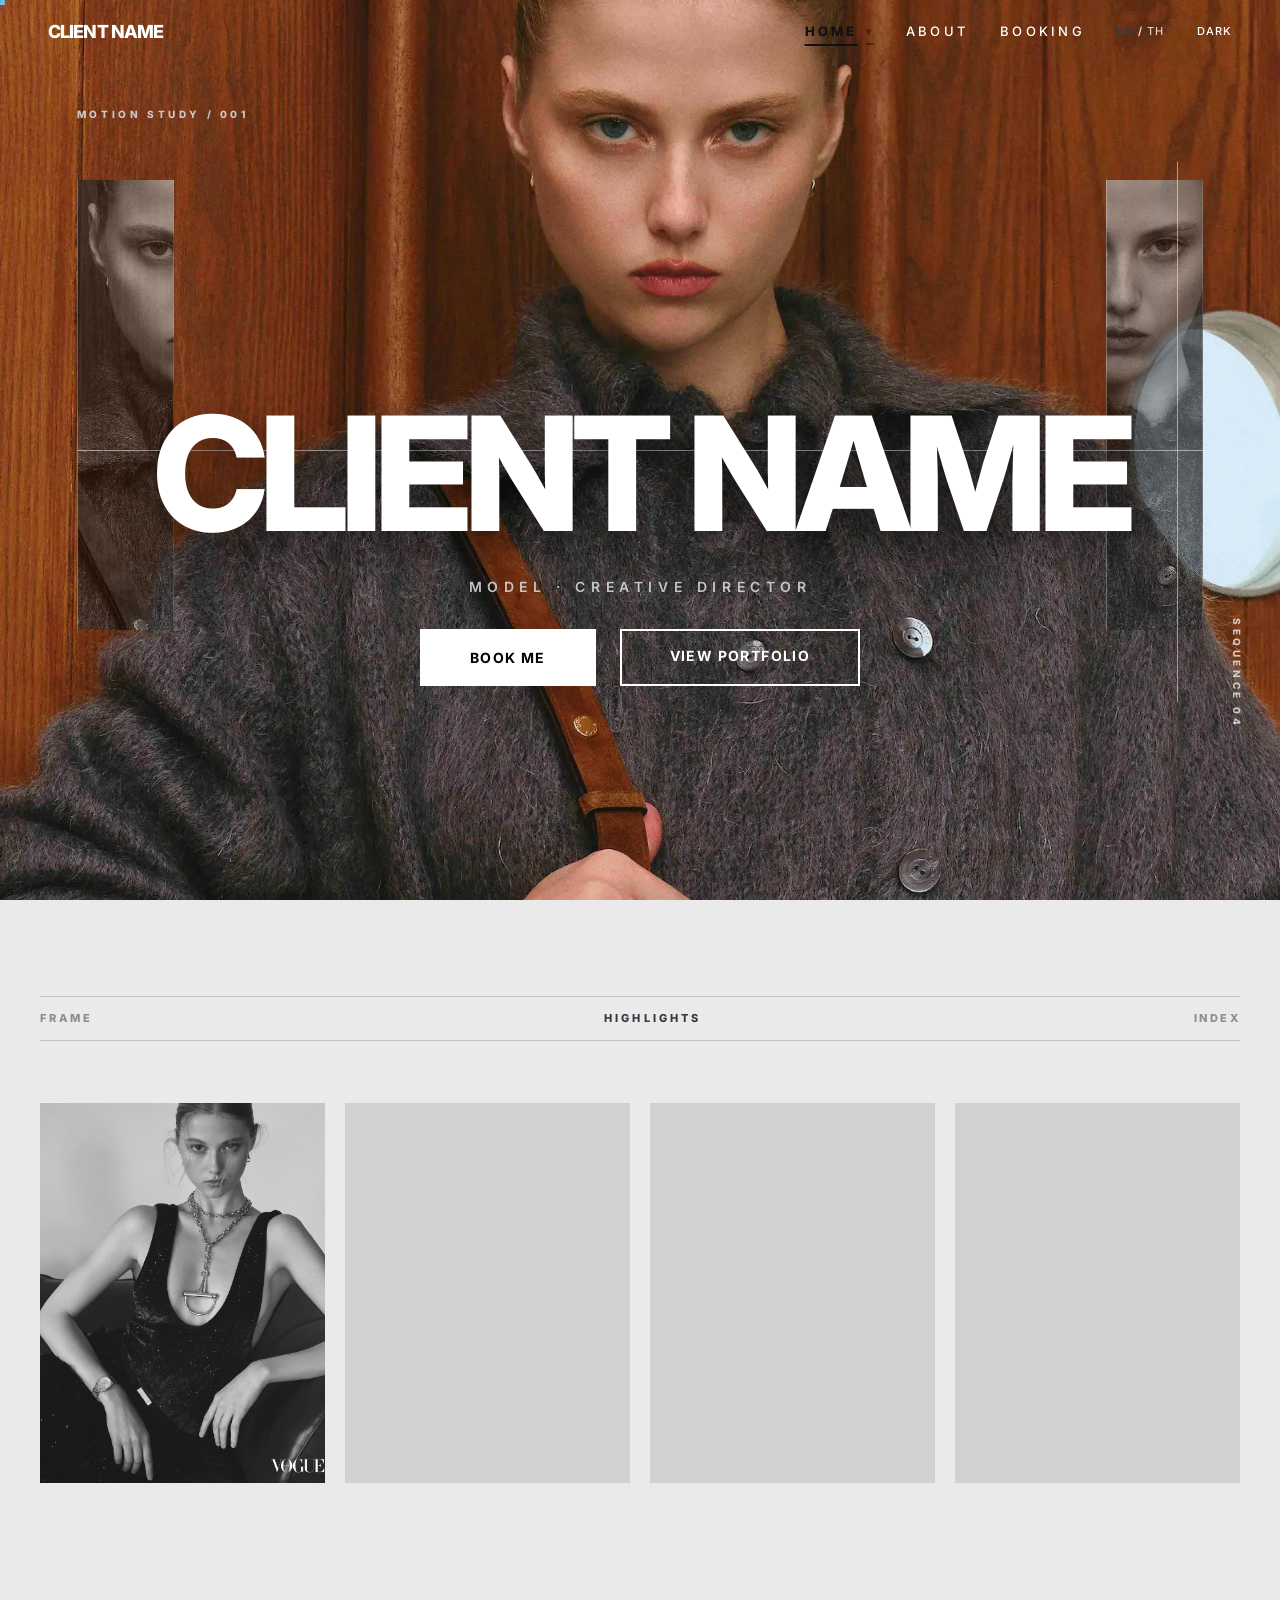
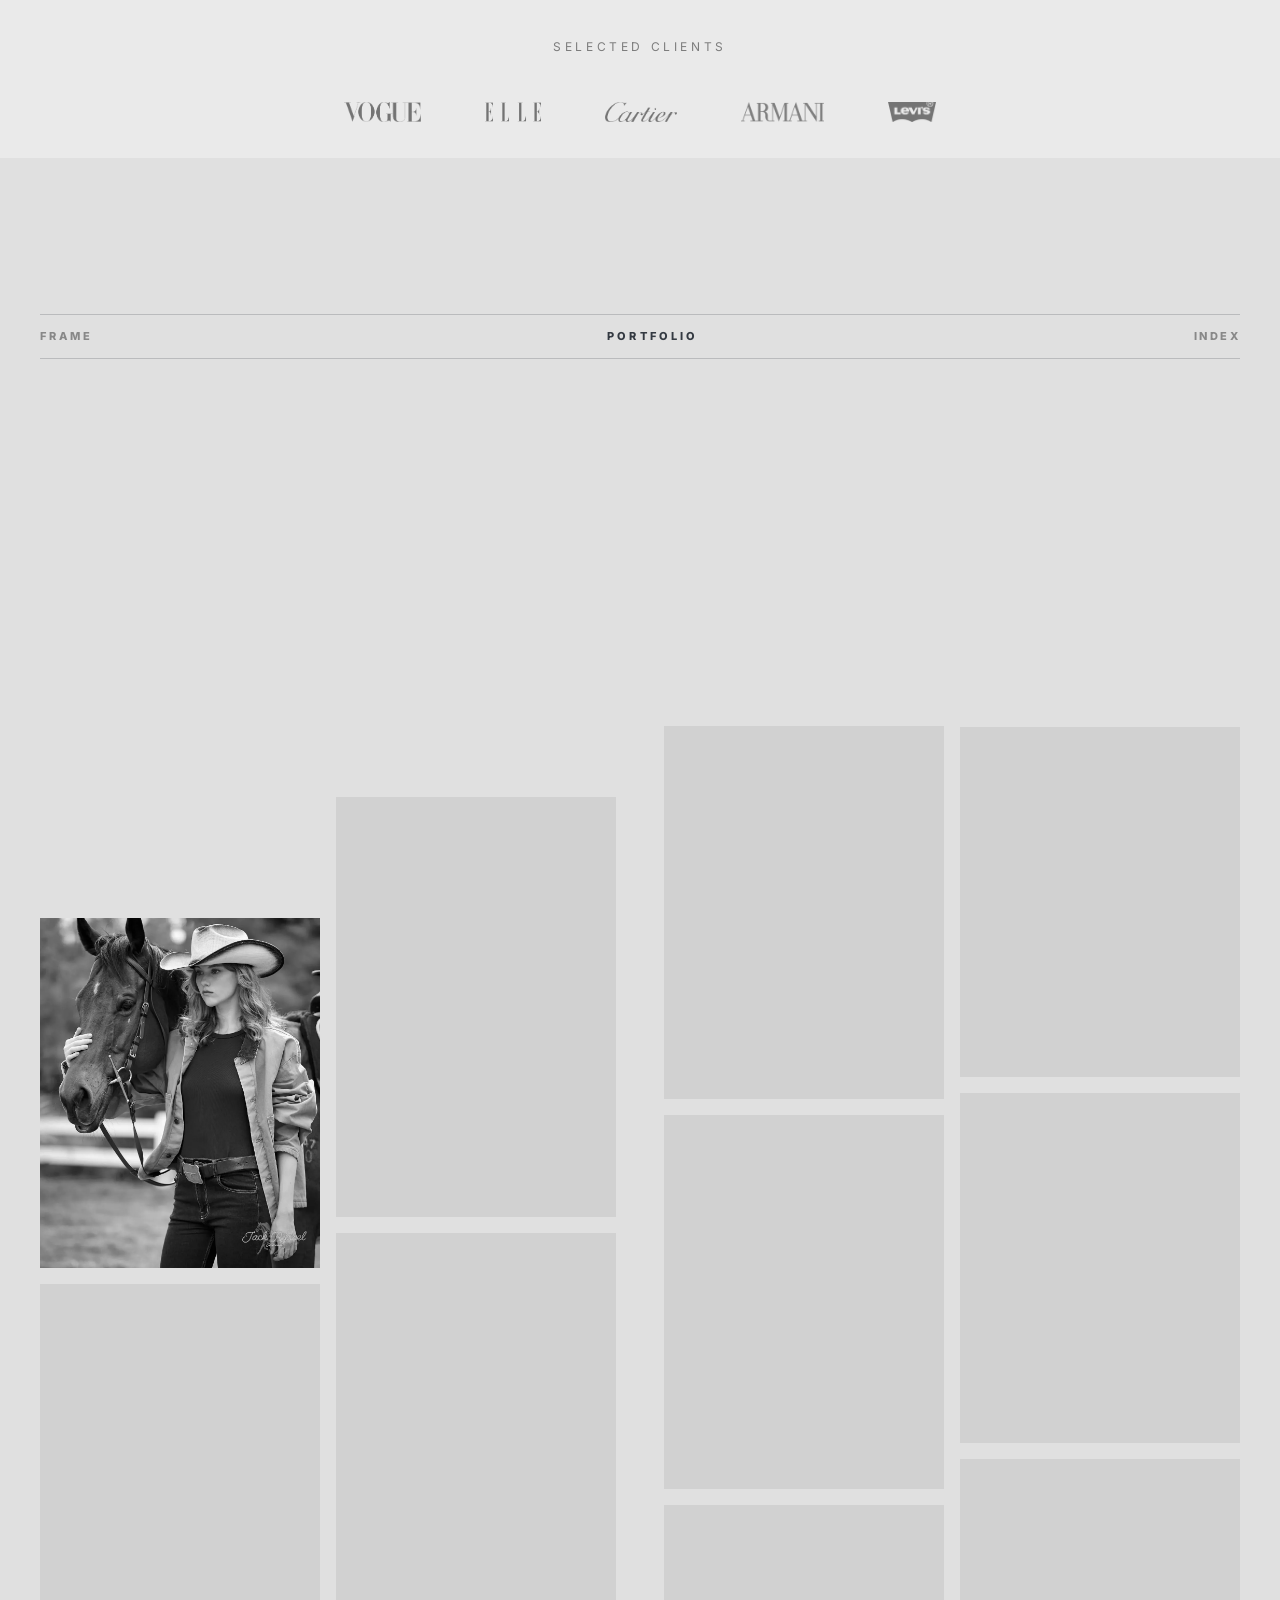
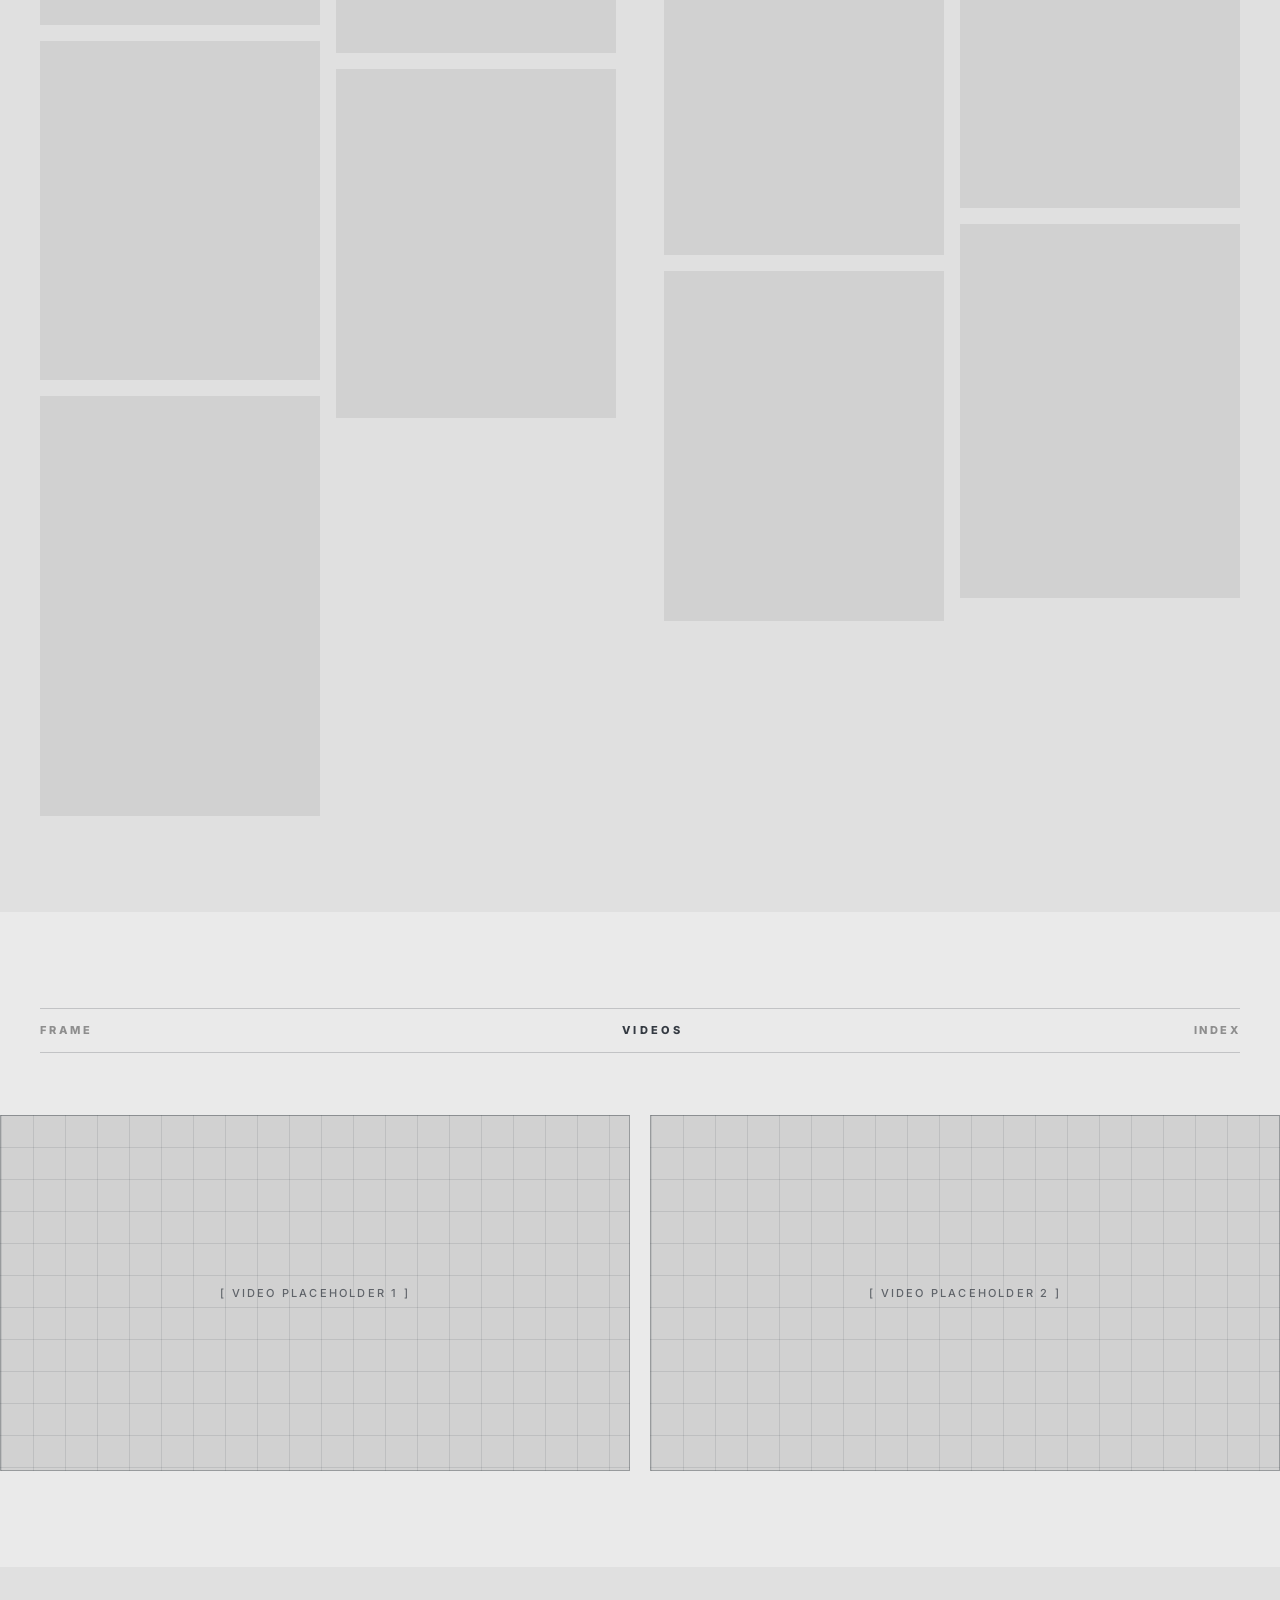
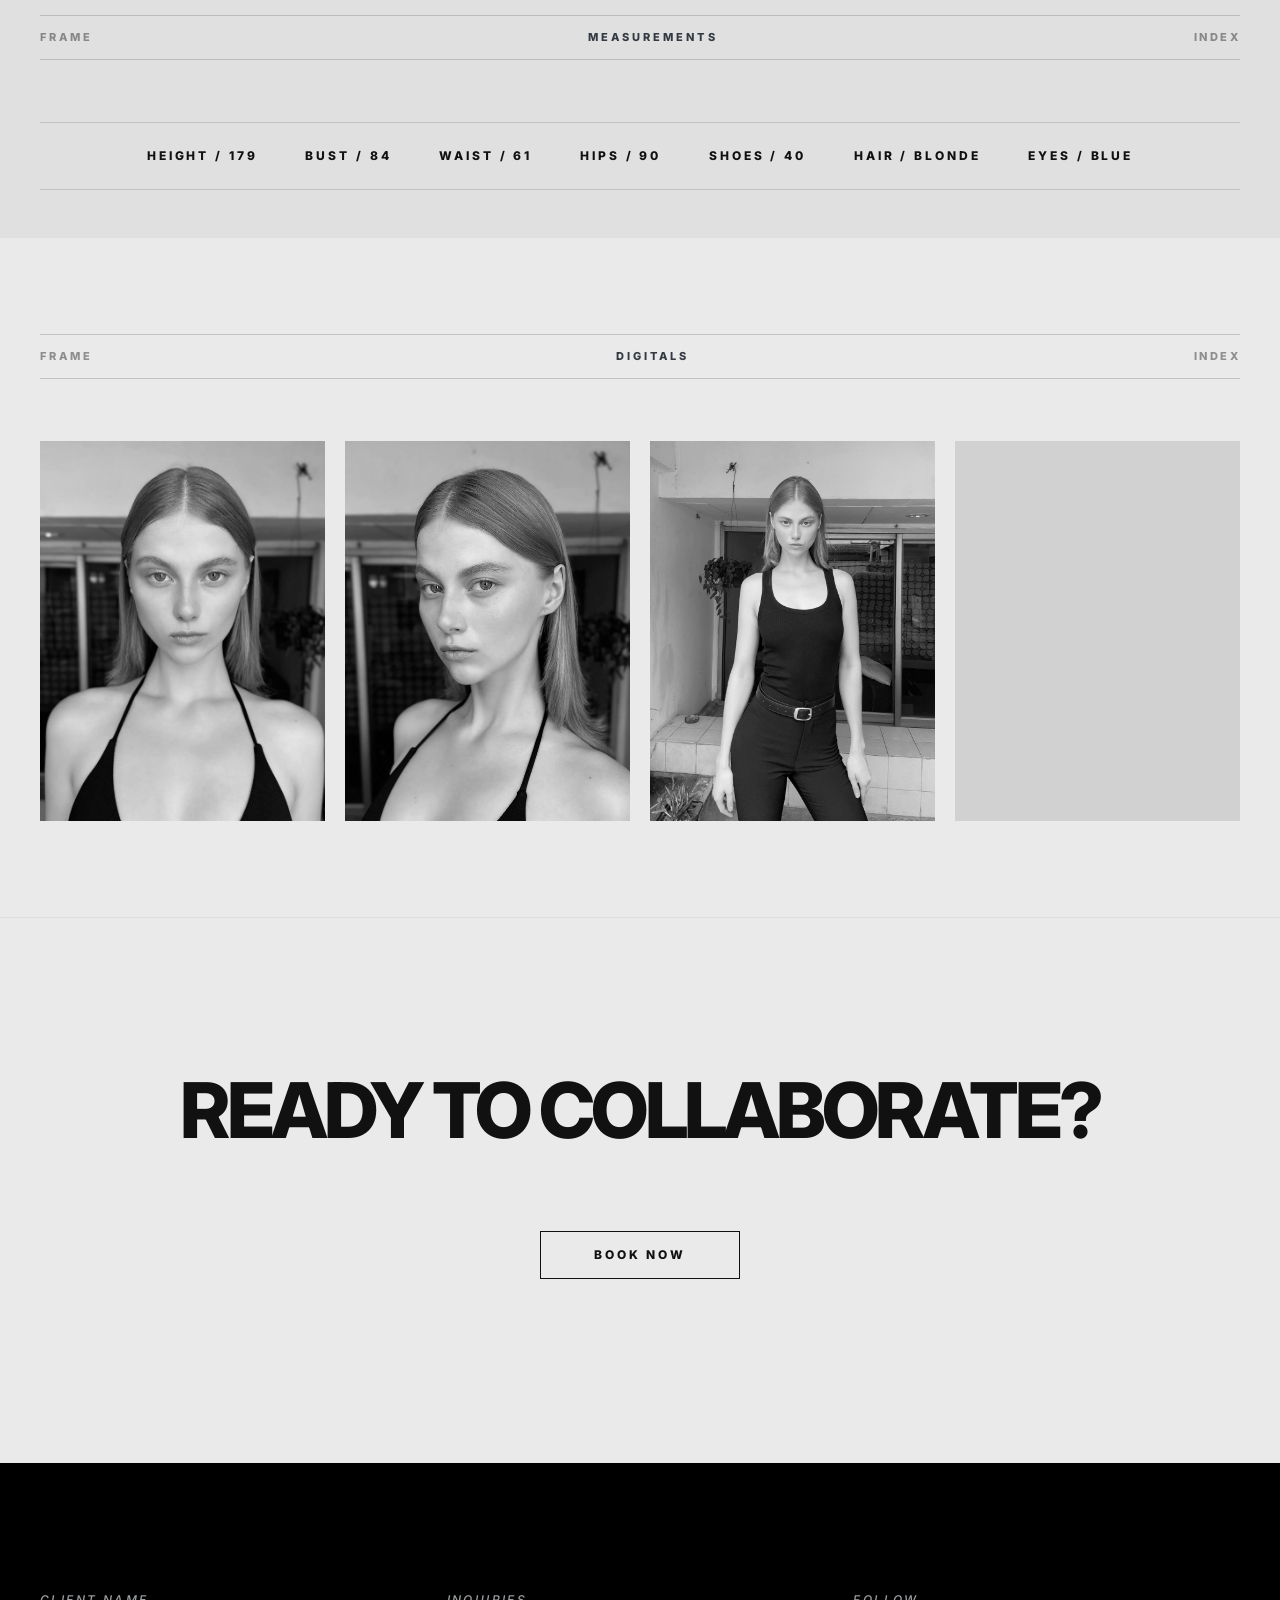
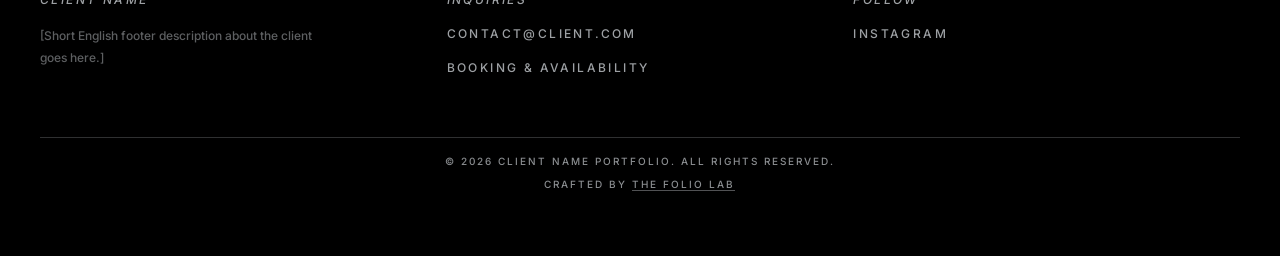
==== commit e9f5d96b: "Design edit" ====
--- a/index.html
+++ b/index.html
@@ -57,13 +57,38 @@
 
     <!-- Splash Screen -->
     <div id="splash-screen" class="splash-screen">
-        <div class="splash-logo" id="splashClientName"></div>
+        <div class="splash-stack">
+            <div class="splash-logo" id="splashClientName"></div>
+            <div class="splash-caption" id="splashCaption"></div>
+        </div>
+        <script>
+            const splashLogo = document.getElementById('splashClientName');
+            if (splashLogo && window.CLIENT_CONFIG) {
+                splashLogo.textContent = window.CLIENT_CONFIG.name;
+                document.fonts.ready.then(() => {
+                    splashLogo.style.animation = 'splashKinetic 2.5s cubic-bezier(0.16, 1, 0.3, 1) forwards';
+                    const splashCaption = document.getElementById('splashCaption');
+                    if (splashCaption) {
+                        splashCaption.textContent = window.CLIENT_CONFIG.splashCaption || '';
+                        splashCaption.style.animation = 'splashCaptionKinetic 2.5s cubic-bezier(0.16, 1, 0.3, 1) forwards';
+                    }
+                });
+            }
+        </script>
     </div>
 
     <script src="nav.js"></script>
     <header class="hero" id="hero">
         <!-- Change the background image URL right here for new clients -->
         <div class="hero-bg" style="background-image: url('image/hero/hero.webp');"></div>
+        <div class="hero-motion-system" aria-hidden="true">
+            <div class="motion-strip strip-left"></div>
+            <div class="motion-strip strip-right"></div>
+            <div class="motion-frame-label frame-top">Motion Study / 001</div>
+            <div class="motion-frame-label frame-side">Sequence 04</div>
+            <div class="motion-rail rail-horizontal"></div>
+            <div class="motion-rail rail-vertical"></div>
+        </div>
         <div class="hero-content">
             <h1 class="reveal" id="clientNameHero"></h1>
             <p class="hero-tagline reveal delay-1">
--- a/style.css
+++ b/style.css
@@ -7,7 +7,9 @@
     --black: #000000;
     --white: #ffffff;
     --light-gray: #f5f5f5;
-    --accent: #3388FF; /* Bright Electric Blue */
+    --accent: #343A42; /* Cool graphite accent for the motion-study system */
+    --kinetic-silver: rgba(226, 230, 236, 0.82);
+    --kinetic-shadow: rgba(0, 0, 0, 0.48);
 
     /* 2. BRAND FONTS */
     --serif: 'Inter', -apple-system, BlinkMacSystemFont, "Segoe UI", Roboto, sans-serif;
@@ -28,6 +30,7 @@
 }
 
 [data-theme="dark"] {
+    --accent: #D8DDE5;
     --bg: #0D0D0D; 
     --text: #F0F0F0;
     --surface: #1A1A1A; 
@@ -263,8 +266,15 @@
     user-select: none;
 }
 
-.nav-links a.active, .dropdown-trigger.active {
-    color: var(--accent) !important; /* Bold accent for active state */
+.nav-links a.active,
+.dropdown-trigger.active {
+    color: var(--text) !important;
+    font-weight: 800;
+    opacity: 1;
+    text-decoration: underline;
+    text-decoration-color: var(--text);
+    text-decoration-thickness: 2px;
+    text-underline-offset: 8px;
 }
 
 .back-to-top {
@@ -389,8 +399,12 @@
 .dropdown:hover .dropdown-content a:nth-child(5) { transition-delay: 0.35s; }
 
 .dropdown-content a.active {
-    color: var(--accent) !important;
-    font-weight: 600;
+    color: var(--text) !important;
+    font-weight: 800;
+    opacity: 1;
+    text-decoration: underline;
+    text-decoration-thickness: 2px;
+    text-underline-offset: 5px;
 }
 
 /* Hamburger Icon */
@@ -440,6 +454,121 @@
     will-change: transform; /* Offloads parallax strictly to the GPU */
 }
 
+.hero-motion-system {
+    position: absolute;
+    inset: 0;
+    z-index: 1;
+    pointer-events: none;
+}
+
+.motion-strip {
+    position: absolute;
+    top: 20vh;
+    width: clamp(82px, 7.6vw, 132px);
+    height: min(50vh, 520px);
+    background-image: url('image/hero/hero.webp');
+    background-size: auto 112vh;
+    background-repeat: no-repeat;
+    opacity: 0;
+    filter: grayscale(100%) contrast(1.15);
+    mix-blend-mode: screen;
+    border-left: 1px solid rgba(255, 255, 255, 0.36);
+    border-right: 1px solid rgba(255, 255, 255, 0.18);
+    transform: translate3d(0, 24px, 0);
+    transition: opacity 0.9s cubic-bezier(0.16, 1, 0.3, 1), transform 0.9s cubic-bezier(0.16, 1, 0.3, 1);
+}
+
+.hero.loaded .motion-strip {
+    opacity: 0.72;
+    transform: translate3d(0, 0, 0);
+}
+
+.strip-left {
+    left: clamp(28px, 6vw, 96px);
+    background-position: 43% 10%;
+    transition-delay: 0.28s;
+}
+
+.strip-right {
+    right: clamp(28px, 6vw, 96px);
+    background-position: 58% 11%;
+    transition-delay: 0.42s;
+}
+
+.motion-frame-label {
+    position: absolute;
+    z-index: 2;
+    font-family: var(--sans);
+    font-size: 10px;
+    font-weight: 800;
+    letter-spacing: 0.36em;
+    line-height: 1;
+    text-transform: uppercase;
+    color: var(--kinetic-silver);
+    opacity: 0;
+    transform: translate3d(0, 12px, 0);
+    transition: opacity 0.8s ease, transform 0.8s cubic-bezier(0.16, 1, 0.3, 1);
+}
+
+.hero.loaded .motion-frame-label {
+    opacity: 1;
+    transform: translate3d(0, 0, 0);
+}
+
+.frame-top {
+    top: calc(64px + 5vh);
+    left: clamp(28px, 6vw, 96px);
+    transition-delay: 0.58s;
+}
+
+.frame-side {
+    right: clamp(24px, 3vw, 52px);
+    bottom: 19vh;
+    writing-mode: vertical-rl;
+    transform: translate3d(12px, 0, 0);
+    transition-delay: 0.66s;
+}
+
+.hero.loaded .frame-side {
+    transform: translate3d(0, 0, 0);
+}
+
+.motion-rail {
+    position: absolute;
+    background: rgba(226, 230, 236, 0.58);
+    opacity: 0;
+    transform-origin: left center;
+    transition: opacity 0.7s ease, transform 1s cubic-bezier(0.16, 1, 0.3, 1);
+}
+
+.hero.loaded .motion-rail {
+    opacity: 1;
+    transform: scaleX(1);
+}
+
+.rail-horizontal {
+    left: clamp(28px, 6vw, 96px);
+    right: clamp(28px, 6vw, 96px);
+    top: 50%;
+    height: 1px;
+    transform: scaleX(0);
+    transition-delay: 0.74s;
+}
+
+.rail-vertical {
+    right: clamp(44px, 8vw, 132px);
+    top: 18vh;
+    width: 1px;
+    height: 60vh;
+    transform: scaleY(0);
+    transform-origin: center top;
+    transition-delay: 0.82s;
+}
+
+.hero.loaded .rail-vertical {
+    transform: scaleY(1);
+}
+
 .hero:not(.loaded) .hero-bg {
     opacity: 0; /* Hide strictly while waiting for the JS gatekeeper */
 }
@@ -462,11 +591,27 @@
 
 .hero-content {
     position: relative;
-    z-index: 2;
-    width: 100%;
+    z-index: 3;
+    width: min(1080px, 100%);
     text-align: center;
-    mix-blend-mode: difference; /* Kinetic typography interaction */
+    transform: translateY(11vh);
+    mix-blend-mode: normal;
     color: #fff;
+}
+
+.hero h1 {
+    color: var(--white);
+    font-size: clamp(68px, 12.4vw, 184px);
+    line-height: 0.78;
+    letter-spacing: -0.055em;
+    position: relative;
+    display: inline-block;
+    max-width: 100%;
+    text-shadow: 0 18px 42px var(--kinetic-shadow);
+}
+
+.hero.loaded h1.active {
+    animation: heroNamePulse 0.34s steps(1, end) 1 both;
 }
 
 .hero-tagline {
@@ -475,6 +620,7 @@
     font-weight: 600;
     text-transform: uppercase;
     letter-spacing: 0.2em;
+    color: var(--kinetic-silver);
     opacity: 1;
     margin-top: 16px; 
     position: relative;
@@ -499,6 +645,18 @@
 
 .btn-primary { background: var(--white); color: var(--black); padding: 16px 48px; font-size: 14px; font-weight: 700; text-transform: uppercase; letter-spacing: 0.1em; border-radius: 0; }
 .btn-secondary { background: transparent; border: 2px solid var(--white); color: var(--white); padding: 14px 48px; font-size: 14px; font-weight: 700; text-transform: uppercase; letter-spacing: 0.1em; border-radius: 0; }
+
+.hero .btn-primary {
+    background: var(--white);
+    border: 2px solid var(--white);
+    color: var(--black);
+}
+
+.hero .btn-secondary {
+    background: transparent;
+    border-color: var(--white);
+    color: var(--white);
+}
 
 @media (hover: hover) {
     .back-to-top:hover { 
@@ -528,10 +686,24 @@
         opacity: 1;
     }
 
+    .hero .btn-primary:hover {
+        background: transparent;
+        border-color: var(--white);
+        color: var(--white);
+        opacity: 1;
+    }
+
+    .hero .btn-secondary:hover {
+        background: var(--white);
+        border-color: var(--white);
+        color: var(--black);
+        opacity: 1;
+    }
+
     .btn-bold:hover {
-        border-bottom-color: transparent;
+        background: var(--text);
+        color: var(--bg);
         transform: translateY(-2px);
-        color: var(--accent);
     }
 }
 
@@ -549,6 +721,18 @@
     background: transparent !important; /* The background stays empty */
     transform: scale(0.97);
     transition: none;
+}
+
+.hero .btn-primary:active {
+    background: var(--white) !important;
+    border-color: var(--white) !important;
+    color: var(--black) !important;
+}
+
+.hero .btn-secondary:active {
+    background: transparent !important;
+    border-color: var(--white) !important;
+    color: var(--white) !important;
 }
 
 .back-to-top:active {
@@ -593,6 +777,21 @@
 .reveal.delay-2 { transition-delay: 0.3s; }
 .reveal.delay-3 { transition-delay: 0.45s; }
 .reveal.delay-4 { transition-delay: 0.6s; }
+
+@keyframes heroNamePulse {
+    0%, 100% {
+        text-shadow: 0 18px 42px var(--kinetic-shadow);
+        filter: none;
+    }
+    38% {
+        text-shadow: 0 18px 42px var(--kinetic-shadow);
+        filter: contrast(1.14);
+    }
+    58% {
+        text-shadow: 0 18px 42px rgba(0, 0, 0, 0.62);
+        filter: contrast(1.04);
+    }
+}
 
 .bg-alt {
     background-color: var(--alt-bg); /* Theme-aware background */
@@ -626,12 +825,12 @@
     z-index: 1;
     background-color: var(--surface);
     filter: grayscale(100%);
-    transition: transform 0.6s cubic-bezier(0.16, 1, 0.3, 1), filter 0.6s ease;
+    transition: transform 0.45s cubic-bezier(0.16, 1, 0.3, 1), filter 0.45s ease;
 }
 
 .featured-item img:hover {
     filter: grayscale(0%);
-    transform: scale(1.05);
+    transform: translate3d(0, -6px, 0) scale(1.025);
 }
 
 .full-grid {
@@ -662,12 +861,12 @@
     position: relative;
     z-index: 1; /* Establishes clean stacking context */
     filter: grayscale(100%);
-    transition: transform 0.6s cubic-bezier(0.16, 1, 0.3, 1), filter 0.6s ease;
+    transition: transform 0.45s cubic-bezier(0.16, 1, 0.3, 1), filter 0.45s ease;
 }
 
 .full-grid img:hover { 
     filter: grayscale(0%);
-    transform: scale(1.05);
+    transform: translate3d(0, -6px, 0) scale(1.025);
 }
 
 .video-grid {
@@ -686,6 +885,21 @@
     overflow: hidden;
     will-change: transform, opacity; /* Smooths entrance reveal */
     transition: transform 0.8s cubic-bezier(0.16, 1, 0.3, 1), opacity 0.8s cubic-bezier(0.16, 1, 0.3, 1);
+}
+
+.video-item > div {
+    background:
+        linear-gradient(90deg, rgba(52, 58, 66, 0.12) 1px, transparent 1px),
+        linear-gradient(0deg, rgba(52, 58, 66, 0.12) 1px, transparent 1px),
+        var(--surface) !important;
+    background-size: 32px 32px !important;
+    border: 1px solid rgba(52, 58, 66, 0.36);
+}
+
+.video-item > div > div {
+    border: 0 !important;
+    color: var(--accent);
+    opacity: 0.72 !important;
 }
 
 .video-grid video, .video-grid iframe {
@@ -719,76 +933,76 @@
     position: relative;
     z-index: 1;
     filter: grayscale(100%);
-    transition: transform 0.6s cubic-bezier(0.16, 1, 0.3, 1), filter 0.6s ease;
+    transition: transform 0.45s cubic-bezier(0.16, 1, 0.3, 1), filter 0.45s ease;
 }
 
 .digitals-grid img:hover {
     filter: grayscale(0%);
-    transform: scale(1.05);
+    transform: translate3d(0, -6px, 0) scale(1.025);
 }
 
 /* Section Labels for UX */
 .section-label {
     grid-column: span 12;
     font-family: var(--sans);
-    font-size: clamp(60px, 10vw, 150px);
+    font-size: 11px;
     font-weight: 800;
-    line-height: 0.85;
+    line-height: 1;
     font-style: normal;
     text-transform: uppercase;
-    letter-spacing: -0.05em; 
-    color: transparent;
-    -webkit-text-stroke: 2px var(--text);
-    opacity: 1; /* Ensures labels stay strictly black on white backgrounds */
-    margin-bottom: 80px; 
-    text-align: center; 
+    letter-spacing: 0.28em;
+    color: var(--accent);
+    opacity: 1;
+    margin-bottom: 42px;
+    text-align: left;
     padding-left: 0;
-    transition: color 0.15s ease-out, -webkit-text-stroke 0.15s ease-out;
-}
-
-.section-label:hover {
+    position: relative;
+    padding: 16px 0;
+    border-top: 1px solid rgba(52, 58, 66, 0.22);
+    border-bottom: 1px solid rgba(52, 58, 66, 0.22);
+    display: flex;
+    align-items: center;
+    justify-content: space-between;
+}
+
+.section-label::before {
+    content: "FRAME";
+    display: inline-block;
+    margin-right: 18px;
     color: var(--text);
-}
-
-.section-label {
-    position: relative; 
-    padding-bottom: 0; 
-}
-
-.section-label::before {
-    display: none;
-}
-
-.section-label::after { content: none; }
+    opacity: 0.42;
+}
+
+.section-label::after {
+    content: "INDEX";
+    color: var(--text);
+    opacity: 0.42;
+    letter-spacing: 0.22em;
+}
 
 /* Center alignment override for Measurements */
 #measurements .section-label {
-    text-align: center;
+    text-align: left;
     padding-left: 0;
 }
 #measurements .section-label::before {
-    display: none;
+    display: inline-block;
 }
 
 /* --- 5. SUBPAGE HEADERS (Independent from Homepage) --- */
 .page-header {
     font-family: var(--sans);
-    font-size: clamp(60px, 12vw, 200px);
+    font-size: clamp(48px, 9vw, 136px);
     font-weight: 800;
     font-style: normal;
     text-transform: uppercase;
-    letter-spacing: -0.05em;
-    color: transparent;
-    -webkit-text-stroke: 2px var(--text);
-    text-align: center;
-    margin-bottom: 80px;
+    letter-spacing: -0.055em;
+    color: var(--text);
+    text-align: left;
+    margin-bottom: 56px;
     position: relative;
-    padding-bottom: 0;
-    transition: color 0.15s ease-out;
-}
-
-.page-header:hover {
-    color: var(--text);
+    padding-bottom: 20px;
+    border-bottom: 1px solid var(--border-subtle);
 }
 
 .page-header::before {
@@ -804,6 +1018,29 @@
     opacity: 1;
     color: var(--text);
     text-align: left;
+}
+
+.page-description[style] {
+    text-align: left !important;
+    margin-left: 0 !important;
+    margin-right: 0 !important;
+}
+
+.inquiry-section[style] {
+    text-align: center !important;
+}
+
+.inquiry-section h3,
+h3.reveal {
+    font-family: var(--sans);
+    font-size: clamp(16px, 2vw, 26px);
+    font-style: normal;
+    font-weight: 800;
+    letter-spacing: 0.22em;
+    line-height: 1.25;
+    color: var(--text);
+    text-transform: uppercase;
+    margin-bottom: 24px;
 }
 
 .editorial-quote {
@@ -816,6 +1053,9 @@
     letter-spacing: -0.04em;
     color: var(--text);
     text-align: center;
+    padding: 48px;
+    border-top: 1px solid var(--border-subtle);
+    border-bottom: 1px solid var(--border-subtle);
 }
 
 .editorial-quote::before,
@@ -839,11 +1079,15 @@
     display: flex;
     justify-content: center;
     gap: 48px;
-    font-family: var(--serif);
-    font-style: italic;
-    font-size: 18px;
-    letter-spacing: 2px;
-    opacity: 0.8;
+    font-family: var(--sans);
+    font-style: normal;
+    font-size: 12px;
+    font-weight: 800;
+    letter-spacing: 0.24em;
+    text-transform: uppercase;
+    opacity: 1;
+    border-top: 1px solid var(--border-subtle);
+    border-bottom: 1px solid var(--border-subtle);
 }
 
 /* --- 4. CALL TO ACTION & FOOTER --- */
@@ -855,15 +1099,16 @@
 
 .btn-bold {
     display: inline-block;
-    border-bottom: 1px solid var(--text);
+    border: 1px solid var(--text);
     color: var(--text);
-    padding: 12px 0; /* Slightly more vertical padding */
+    padding: 14px 22px;
     margin: 24px 12px;
-    font-size: 15px; /* Slightly larger font */
+    font-size: 12px;
+    font-weight: 800;
     text-transform: uppercase;
-    letter-spacing: 0.35em; /* More spread out */
+    letter-spacing: 0.24em;
     min-width: 200px;
-    transition: all 0.15s ease-out;
+    transition: color 0.15s ease-out, background-color 0.15s ease-out, transform 0.15s ease-out;
 }
 
 .contact-list {
@@ -886,14 +1131,19 @@
     align-items: flex-start;
 }
 .split-layout img { width: 40%; height: auto; }
+.split-layout img {
+    filter: grayscale(100%) contrast(1.05);
+    border: 1px solid var(--border-subtle);
+}
+
 .split-layout .bio { 
     width: 50%; 
-    font-family: var(--serif); 
-    font-size: 22px; 
-    line-height: 1.8; 
+    font-family: var(--sans);
+    font-size: 18px;
+    line-height: 1.85;
     color: var(--text); 
     opacity: 0.9;
-    letter-spacing: 0.01em;
+    letter-spacing: 0.02em;
     text-align: left;
     margin-top: 80px; /* Staggered offset relative to the image */
 }
@@ -903,11 +1153,12 @@
 /* Editorial Drop Cap */
 .split-layout .bio p:first-of-type::first-letter {
     float: left;
-    font-size: 80px;
+    font-size: 68px;
     line-height: 0.8;
     padding-top: 4px;
     padding-right: 16px;
-    font-family: var(--serif);
+    font-family: var(--sans);
+    font-weight: 800;
 }
 
 /* Modal Styles */
@@ -957,7 +1208,7 @@
     background: rgba(13, 13, 13, 0.88);
     color: var(--white);
     border: 1px solid var(--accent);
-    box-shadow: 6px 6px 0 rgba(51, 136, 255, 0.35);
+    box-shadow: 6px 6px 0 rgba(226, 230, 236, 0.22);
     backdrop-filter: blur(12px);
     cursor: default;
     opacity: 0;
@@ -1003,7 +1254,7 @@
     background: rgba(13, 13, 13, 0.9);
     color: var(--white);
     border: 1px solid var(--accent);
-    box-shadow: 5px 5px 0 rgba(51, 136, 255, 0.35);
+    box-shadow: 5px 5px 0 rgba(226, 230, 236, 0.22);
     backdrop-filter: blur(12px);
     font-family: var(--sans);
     font-size: 10px;
@@ -1154,7 +1405,7 @@
 footer {
     padding: 128px 0 64px;
     background-color: var(--black);
-    color: var(--accent);
+    color: var(--kinetic-silver);
     margin-top: 0;
 }
 
@@ -1167,7 +1418,7 @@
     font-style: italic;
     font-size: 20px;
     letter-spacing: 0.02em;
-    color: var(--accent);
+    color: var(--kinetic-silver);
     margin-bottom: 32px;
 }
 
@@ -1177,7 +1428,7 @@
     letter-spacing: 0.2em;
     display: block;
     margin-bottom: 16px;
-    color: var(--accent);
+    color: var(--kinetic-silver);
     opacity: 0.85; /* Increased for better legibility on black */
     font-family: var(--sans);
 }
@@ -1187,7 +1438,7 @@
 }
 
 .footer-column a:hover {
-    color: var(--accent);
+    color: var(--white);
     opacity: 1;
     transform: translateX(4px);
 }
@@ -1196,13 +1447,13 @@
     grid-column: span 12;
     text-align: center;
     font-size: 10px;
-    color: var(--accent);
+    color: var(--kinetic-silver);
     opacity: 0.75; /* Increased for better legibility on black */
     text-transform: uppercase;
     letter-spacing: 0.2em;
     padding-top: 16px;
     margin-top: 24px;
-    border-top: 1px solid var(--accent);
+    border-top: 1px solid rgba(226, 230, 236, 0.28);
 }
 
 .footer-bottom .attribution {
@@ -1211,7 +1462,7 @@
 
 .footer-bottom .designer-link {
     display: inline;
-    border-bottom: 1px solid var(--accent);
+    border-bottom: 1px solid rgba(226, 230, 236, 0.48);
     transition: all 0.15s ease-out;
 }
 
@@ -1264,7 +1515,11 @@
     
     /* Ensure the currently active page/section stays gold */
     nav.nav-open .nav-links a.active,
-    nav.nav-open .dropdown-trigger.active { color: var(--accent) !important; }
+    nav.nav-open .dropdown-trigger.active {
+        color: var(--text) !important;
+        text-decoration: underline;
+        text-decoration-color: var(--text);
+    }
 
     /* Animate Hamburger to X */
     nav.nav-open .mobile-toggle span:nth-child(1) { transform: translateY(4.5px) rotate(45deg); }
@@ -1317,7 +1572,12 @@
     }
 
     .dropdown-content a { font-size: 11px !important; text-transform: uppercase !important; letter-spacing: 0.3em !important; opacity: 0.4; padding: 4px 0 !important; transform: none !important; transition-delay: 0s !important; }
-    .dropdown-content a.active { opacity: 1 !important; color: var(--accent) !important; }
+    .dropdown-content a.active {
+        opacity: 1 !important;
+        color: var(--text) !important;
+        text-decoration: underline;
+        text-decoration-color: var(--text);
+    }
     .lang-switch { margin-top: 24px; font-size: 14px; }
     .dropdown-trigger::after { display: none; }
 
@@ -1344,6 +1604,57 @@
     .container { grid-template-columns: 1fr; } /* Simplifies layout for tablets */
 
     nav { padding: 0 24px; }
+
+    .hero-content {
+        width: 100%;
+        text-align: center;
+        transform: translateY(8vh);
+    }
+
+    .hero h1 {
+        font-size: clamp(64px, 18vw, 112px);
+        line-height: 0.82;
+    }
+
+    .motion-strip {
+        top: 25vh;
+        width: 50px;
+        height: 38vh;
+        opacity: 0;
+        background-size: auto 104vh;
+    }
+
+    .hero.loaded .motion-strip {
+        opacity: 0.42;
+    }
+
+    .strip-left {
+        left: 14px;
+        background-position: 38% 9%;
+    }
+
+    .strip-right {
+        right: 14px;
+        background-position: 62% 9%;
+    }
+
+    .frame-top {
+        top: calc(64px + 22px);
+        left: 18px;
+        font-size: 8px;
+        letter-spacing: 0.28em;
+    }
+
+    .frame-side,
+    .rail-vertical {
+        display: none;
+    }
+
+    .rail-horizontal {
+        left: 18px;
+        right: 18px;
+        top: 52%;
+    }
 
     /* Grids */
     .featured-grid { grid-template-columns: repeat(2, 1fr); }
@@ -1371,6 +1682,8 @@
     :root { --margin: 24px; }
     
     h1 { font-size: 48px; line-height: 0.9; letter-spacing: -0.04em; } /* Massive and tight for punchy typography */
+    .hero-content { transform: translateY(6vh); }
+    .hero h1 { font-size: clamp(54px, 17vw, 78px); }
     .hero-tagline { font-size: 10px; letter-spacing: 0.4em; } /* Tiny and wide to contrast the H1 */
     .page-header { font-size: 36px; margin-bottom: 32px; letter-spacing: -0.04em; } /* Scales down subpage titles */
     
@@ -1379,8 +1692,22 @@
     .hero-btns { flex-direction: column; gap: 16px; }
     .btn-primary, .btn-secondary { padding: 12px 24px; font-size: 12px; letter-spacing: 0.2em; }
 
+    .motion-strip {
+        width: 38px;
+        height: 34vh;
+    }
+
+    .hero.loaded .motion-strip {
+        opacity: 0.32;
+    }
+
+    .frame-top {
+        max-width: 150px;
+        line-height: 1.4;
+    }
+
     section { padding: 48px 0; } /* Tighter vertical rhythm */
-    .section-label { font-size: 14px; letter-spacing: 0.25em; padding-bottom: 16px; padding-left: 16px; }
+    .section-label { font-size: 10px; letter-spacing: 0.28em; padding: 14px 0; }
     .section-label::before { width: 60px; left: 16px; }
     .section-label { margin-bottom: 24px; } /* Reduced from 48px */
 
@@ -1471,6 +1798,13 @@
     opacity: 0;
     visibility: hidden;
 }
+.splash-stack {
+    display: flex;
+    flex-direction: column;
+    align-items: center;
+    gap: 14px;
+}
+
 .splash-logo {
     font-family: var(--sans);
     font-size: clamp(40px, 8vw, 100px);
@@ -1479,8 +1813,20 @@
     letter-spacing: -0.05em;
     color: var(--text);
     opacity: 0;
-    animation: splashKinetic 2.5s cubic-bezier(0.16, 1, 0.3, 1) forwards;
-}
+}
+
+.splash-caption {
+    font-family: var(--sans);
+    font-size: clamp(12px, 1.15vw, 16px);
+    font-weight: 700;
+    letter-spacing: 0.36em;
+    line-height: 1.4;
+    text-transform: uppercase;
+    color: var(--accent);
+    opacity: 0;
+    text-shadow: 1px 0 var(--white);
+}
+
 @keyframes splashKinetic {
     0% { opacity: 0; transform: translateY(20px) scale(0.95); color: var(--accent); }
     20% { opacity: 1; transform: translateY(0) scale(1); color: var(--text); }
@@ -1488,6 +1834,14 @@
     100% { opacity: 0; transform: translateY(-20px) scale(1.05); }
 }
 
+@keyframes splashCaptionKinetic {
+    0% { opacity: 0; transform: translateY(8px); filter: blur(8px); }
+    28% { opacity: 0; transform: translateY(8px); filter: blur(8px); }
+    46% { opacity: 0.82; transform: translateY(0); filter: blur(0); }
+    78% { opacity: 0.9; transform: translateY(0); filter: blur(0); }
+    100% { opacity: 0; transform: translateY(-8px); filter: blur(8px); }
+}
+
 /* --- 7. CUSTOM CURSOR --- */
 @media (hover: hover) and (pointer: fine) {
     /* Hide default cursor universally to prevent native pointers from showing */
@@ -1498,15 +1852,17 @@
     .cursor-dot {
         width: 10px;
         height: 10px;
-        background-color: var(--accent);
+        background-color: var(--white);
+        mix-blend-mode: difference;
+        box-shadow: 2px 0 var(--kinetic-shadow);
         border-radius: 0; /* Sharp, geometric square for Kinetic aesthetic */
         position: fixed;
         top: 0;
         left: 0;
         pointer-events: none;
-        z-index: 99999;
+        z-index: 9998; /* Stays below the splash screen and transition curtains */
         transform: translate(-50%, -50%);
-        transition: width 0.2s cubic-bezier(0.16, 1, 0.3, 1), height 0.2s cubic-bezier(0.16, 1, 0.3, 1), background-color 0.2s ease;
+        transition: width 0.2s cubic-bezier(0.16, 1, 0.3, 1), height 0.2s cubic-bezier(0.16, 1, 0.3, 1), background-color 0.2s ease, border-color 0.2s ease, box-shadow 0.2s ease;
         will-change: transform, width, height;
     }
 
@@ -1514,6 +1870,7 @@
         width: 48px;
         height: 48px;
         background-color: transparent;
-        border: 2px solid var(--accent);
-    }
-}
+        border: 2px solid var(--white);
+        box-shadow: 4px 0 var(--kinetic-shadow);
+    }
+}
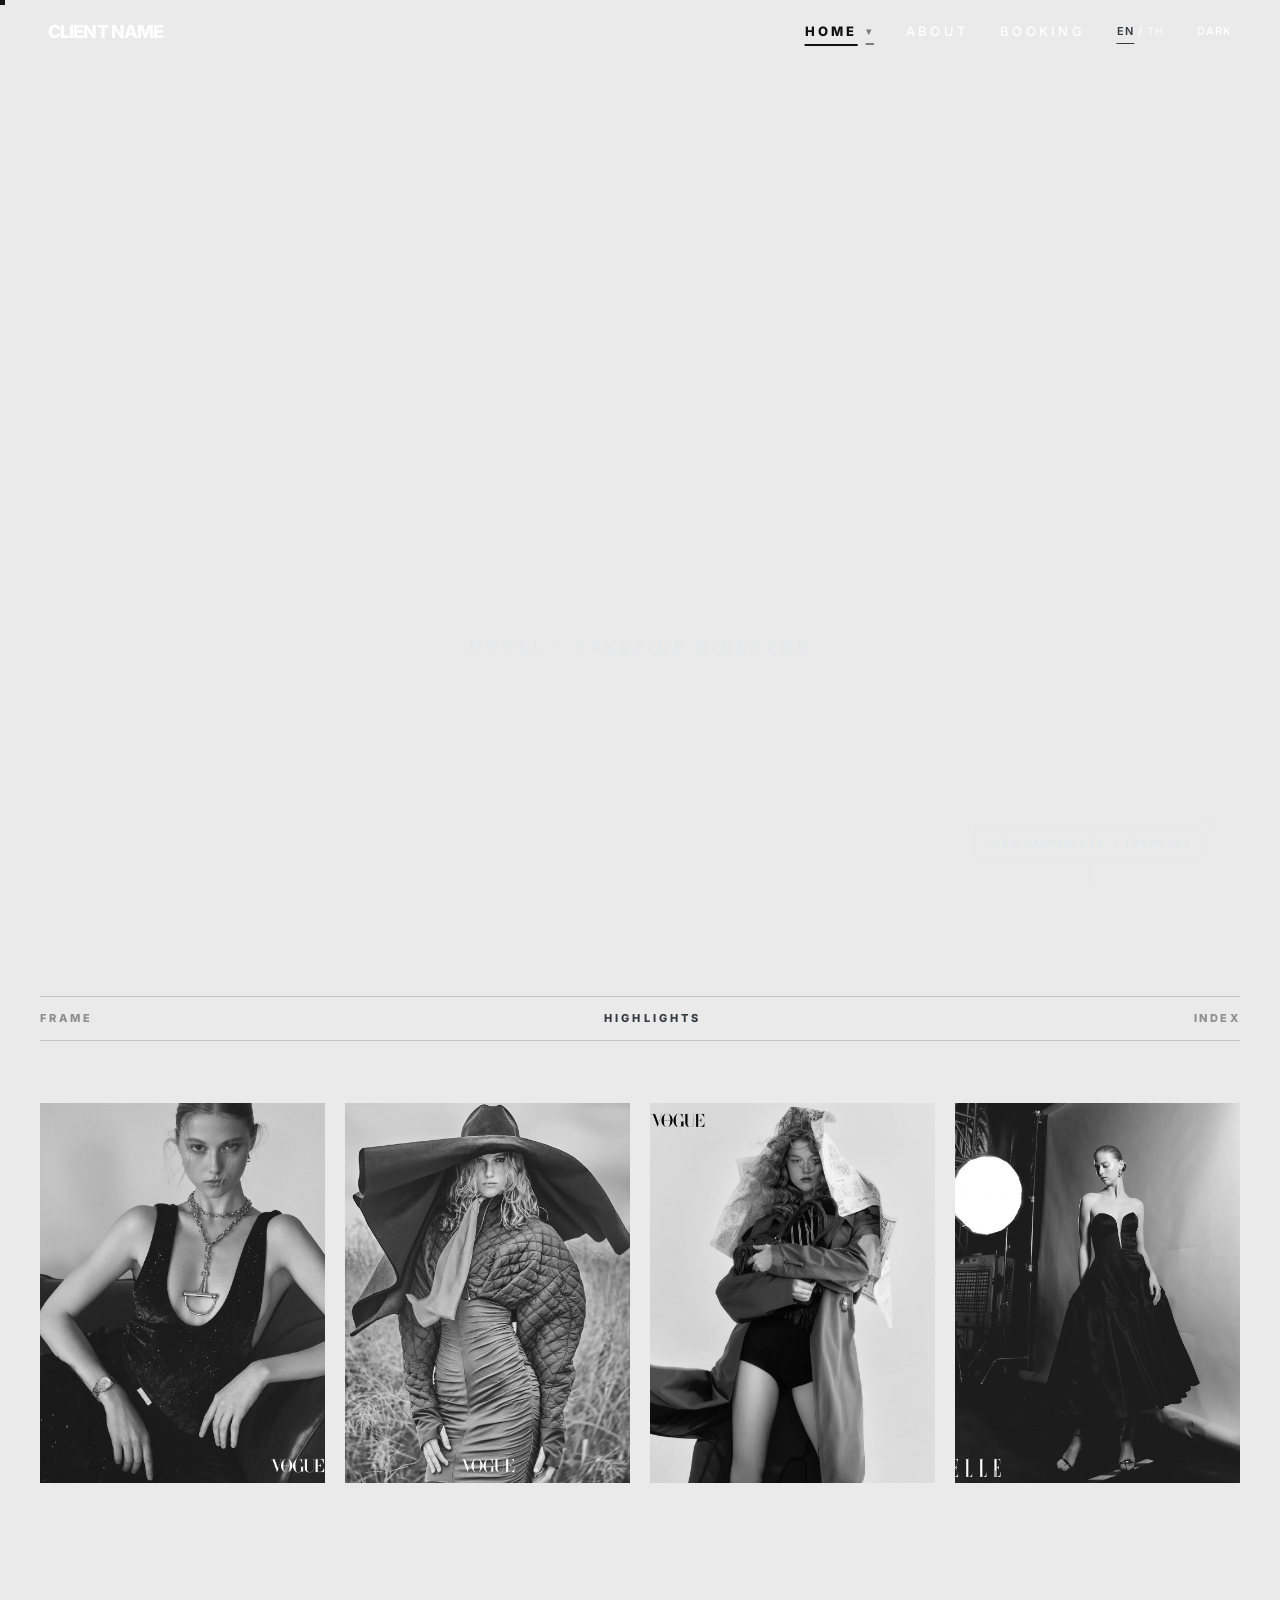
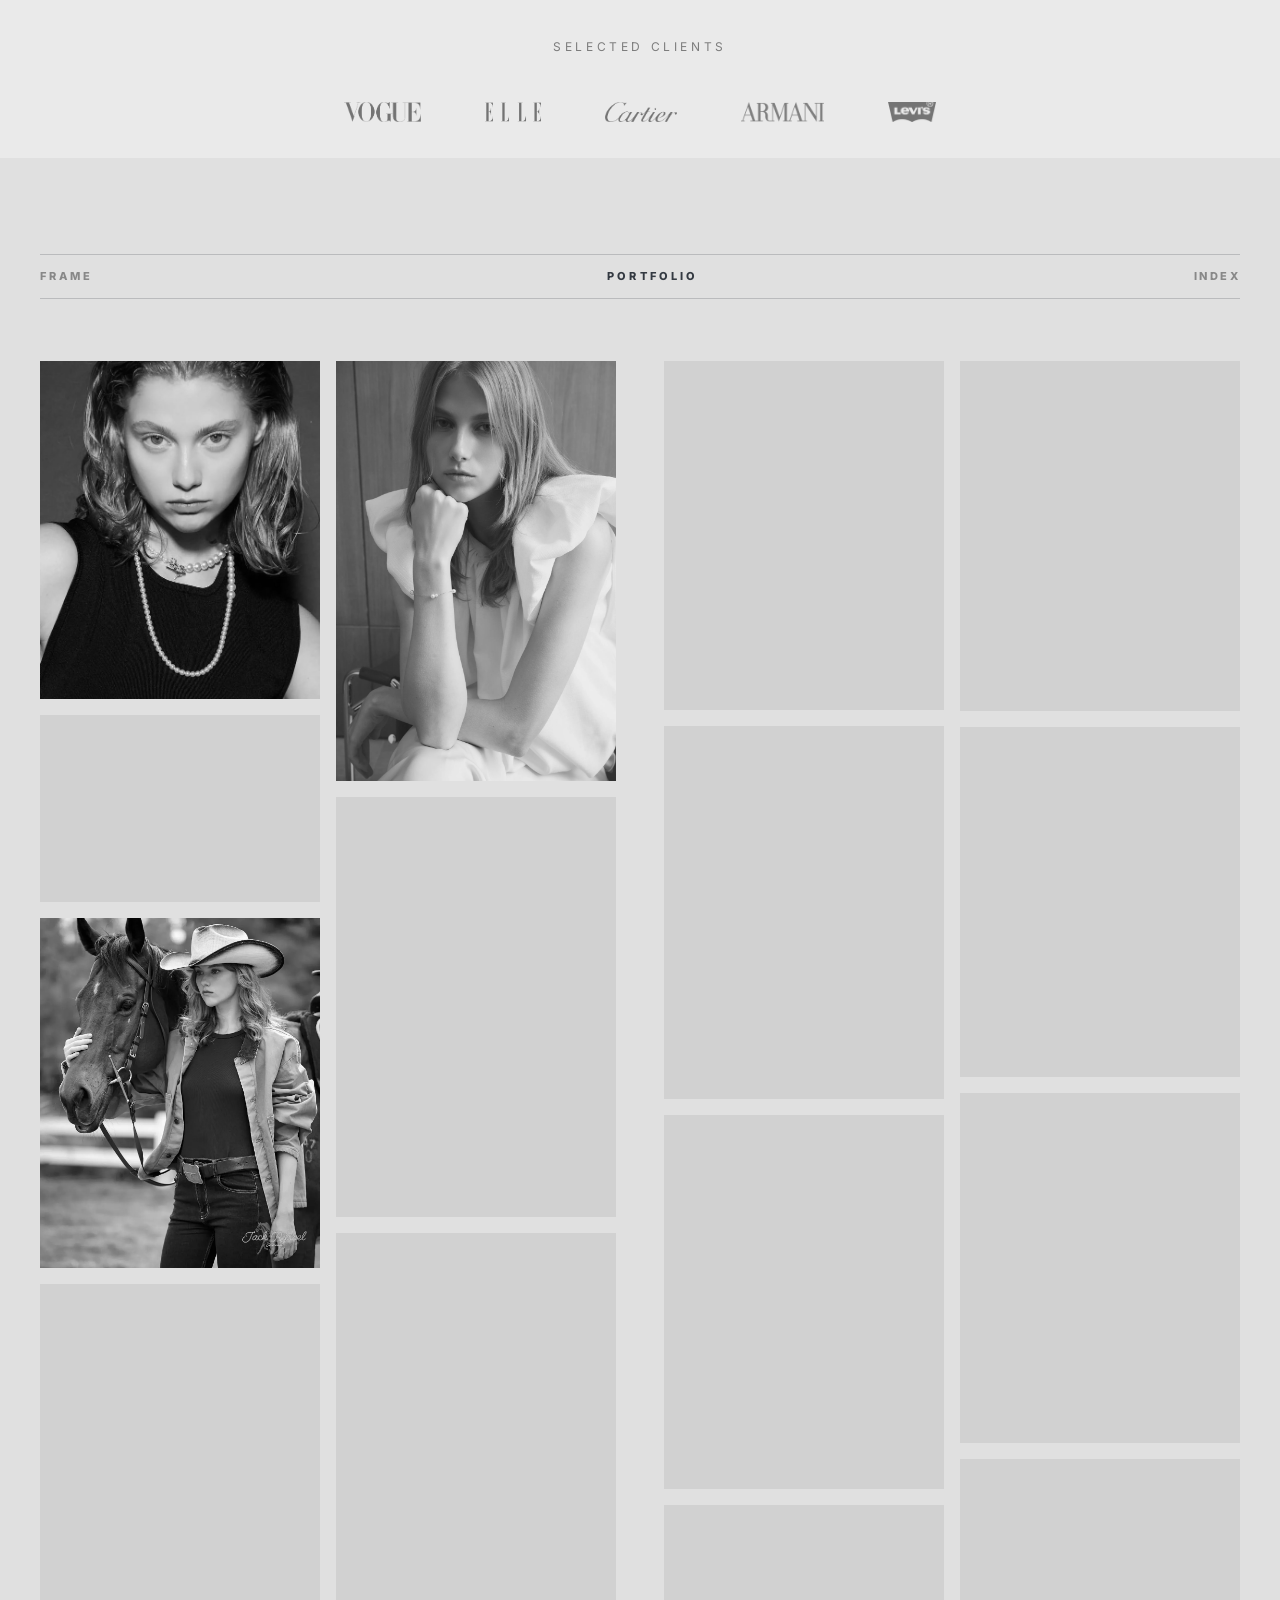
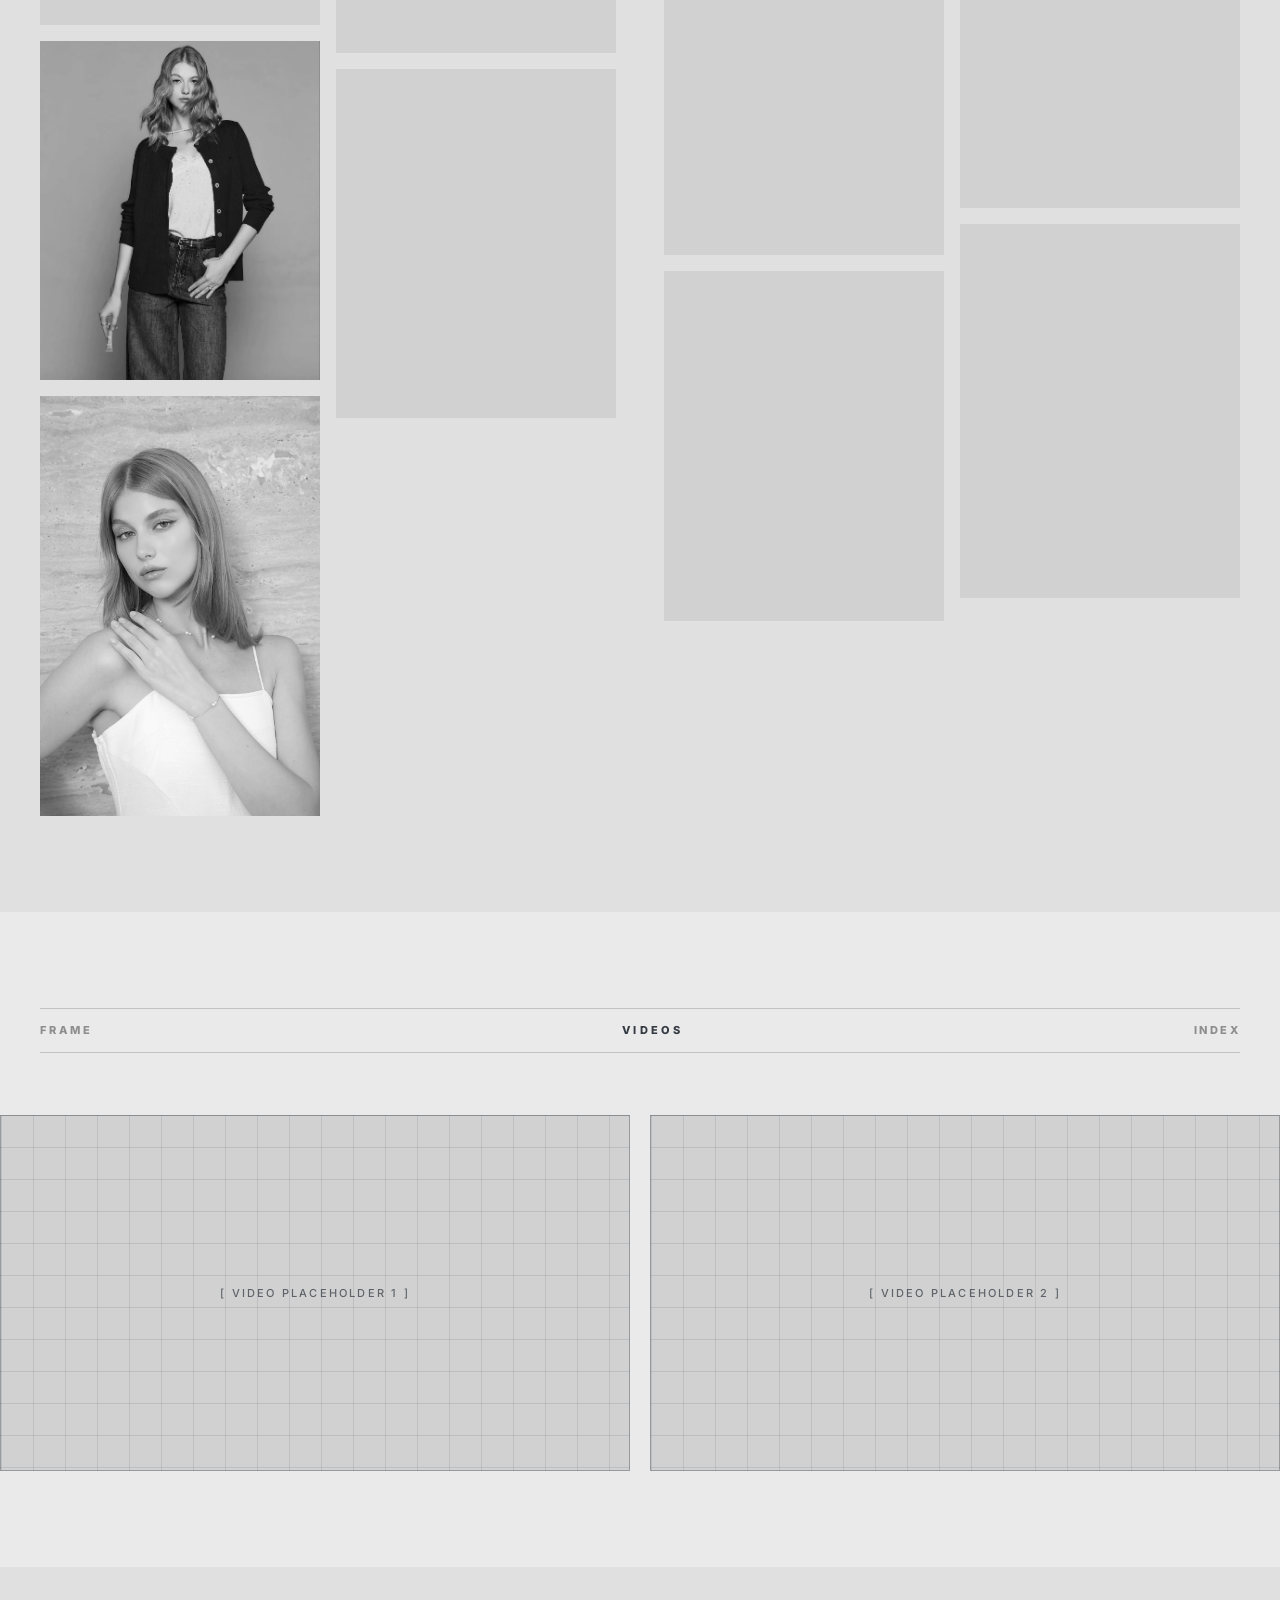
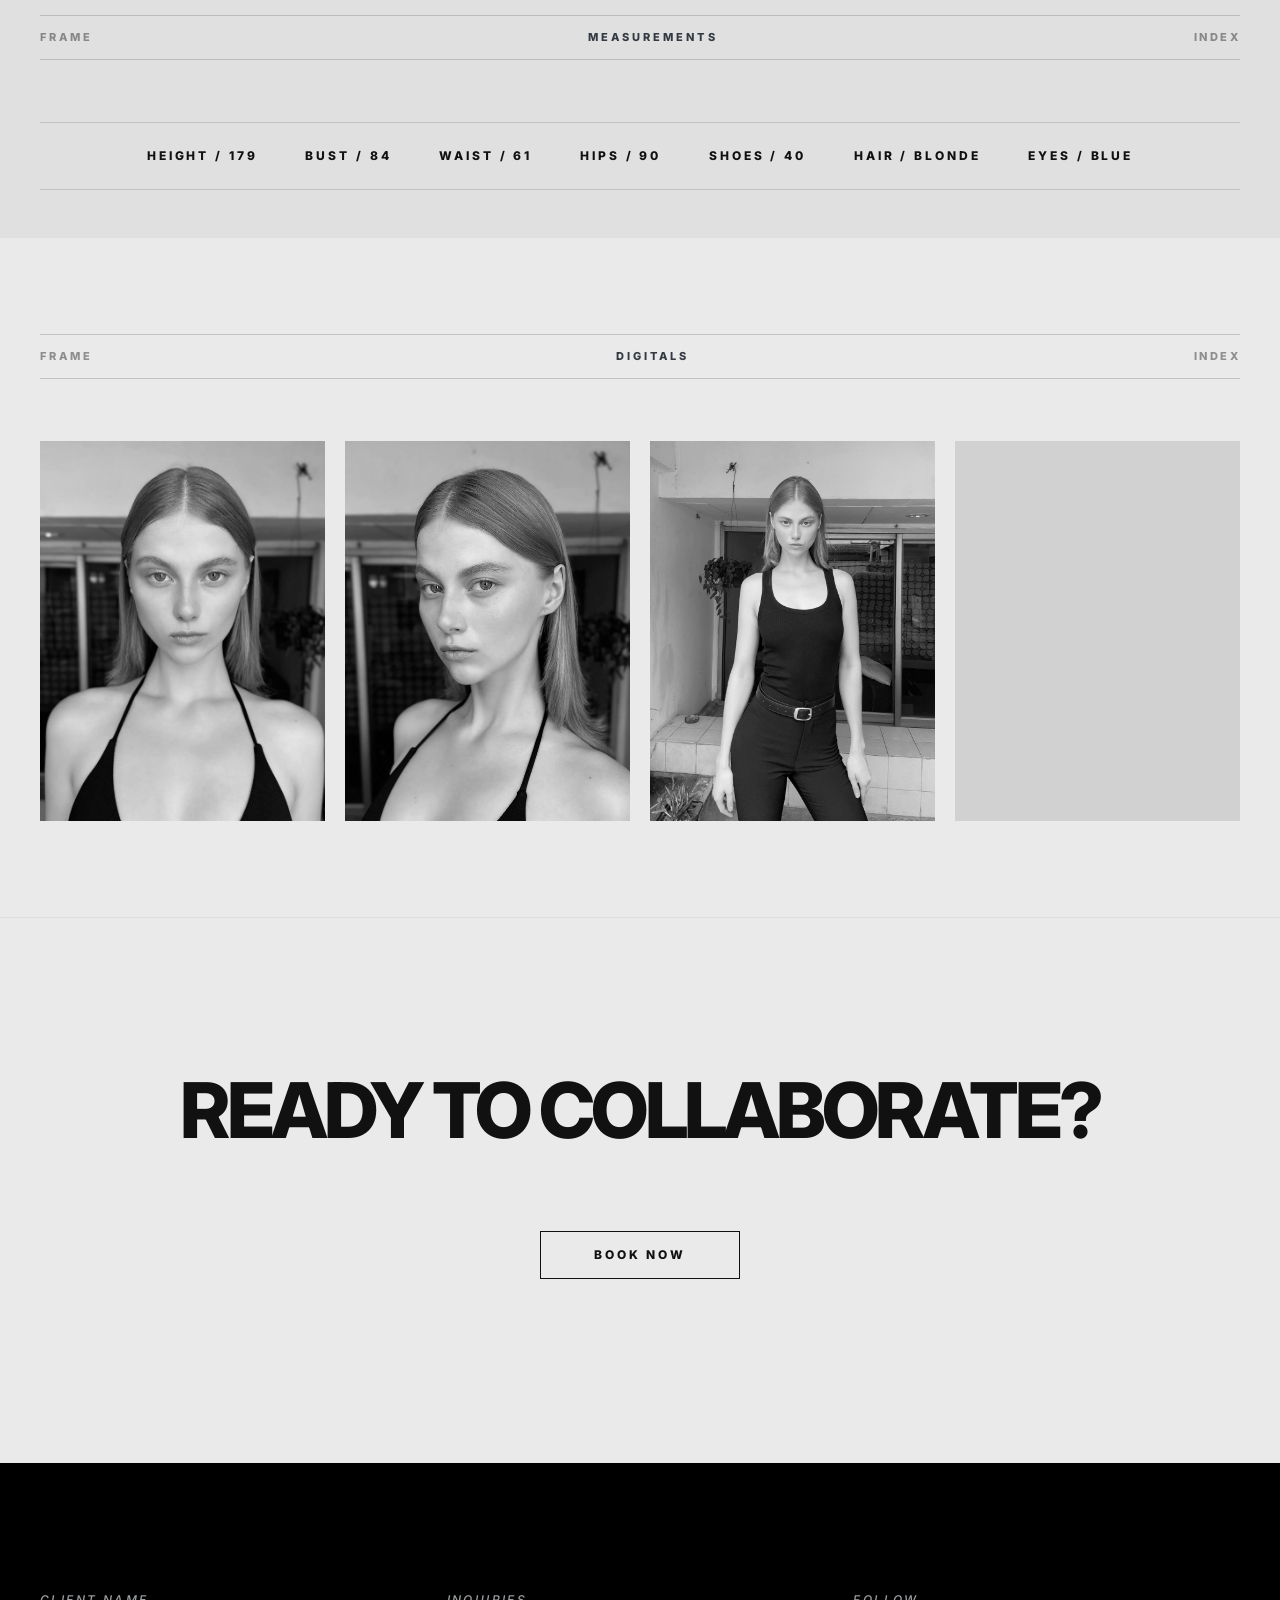
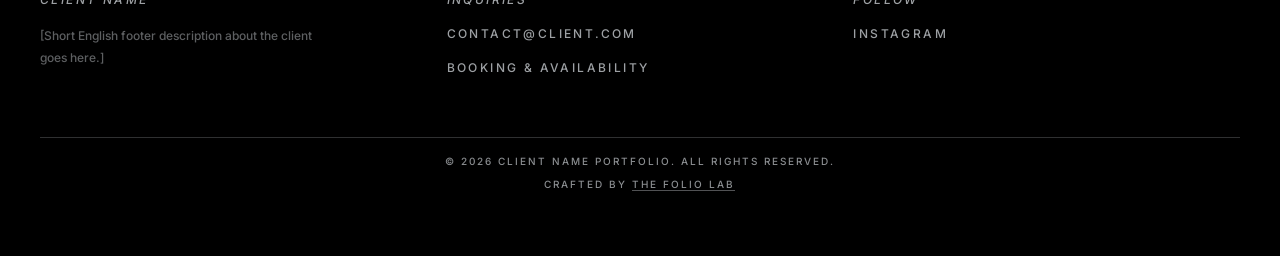
==== commit 49792764: "Scroll hint" ====
--- a/index.html
+++ b/index.html
@@ -102,6 +102,10 @@
                 <a href="#highlights" class="btn-secondary" lang="th">ดูผลงาน</a>
             </div>
         </div>
+        <a href="#highlights" class="scroll-hint" aria-label="Scroll to highlights">
+            <span class="scroll-hint__kicker">View Highlights</span>
+            <span class="scroll-hint__count">Frame 002</span>
+        </a>
     </header>
 
     <!-- SECTION 2: Highlights (4 Images) -->
--- a/style.css
+++ b/style.css
@@ -42,6 +42,8 @@
 
 html {
     width: 100%;
+    max-width: 100%;
+    overflow-x: hidden;
     scrollbar-width: thin;
     scrollbar-color: var(--text) var(--bg);
 }
@@ -49,6 +51,7 @@
 body {
     overflow-x: hidden;
     width: 100%;
+    max-width: 100%;
 }
 
 * {
@@ -126,6 +129,7 @@
 /* Grid System */
 .container {
     max-width: 1440px;
+    width: 100%;
     margin: 0 auto;
     padding: 0 var(--margin);
     display: grid;
@@ -636,6 +640,75 @@
     display: flex;
     justify-content: center;
     gap: 24px;
+}
+
+.scroll-hint {
+    position: absolute;
+    right: clamp(28px, 6vw, 96px);
+    bottom: clamp(28px, 6vh, 64px);
+    z-index: 4;
+    display: grid;
+    grid-template-columns: auto auto;
+    align-items: center;
+    gap: 10px;
+    padding: 10px 12px;
+    border: 1px solid rgba(226, 230, 236, 0.48);
+    color: var(--kinetic-silver);
+    font-family: var(--sans);
+    font-size: 9px;
+    font-weight: 800;
+    letter-spacing: 0.24em;
+    line-height: 1;
+    text-transform: uppercase;
+    opacity: 0;
+    transform: translate3d(0, 12px, 0);
+    transition: opacity 0.8s cubic-bezier(0.16, 1, 0.3, 1), transform 0.8s cubic-bezier(0.16, 1, 0.3, 1), border-color 0.18s ease;
+}
+
+.hero.loaded .scroll-hint {
+    opacity: 1;
+    transform: translate3d(0, 0, 0);
+    transition-delay: 0.7s;
+}
+
+.scroll-hint::before {
+    content: "";
+    position: absolute;
+    left: 50%;
+    bottom: -26px;
+    width: 1px;
+    height: 18px;
+    background: currentColor;
+    transform-origin: top center;
+    animation: scrollHintPulse 1.5s cubic-bezier(0.16, 1, 0.3, 1) infinite;
+}
+
+.scroll-hint::after {
+    content: "";
+    position: absolute;
+    right: -8px;
+    top: -8px;
+    width: 8px;
+    height: 8px;
+    border-top: 1px solid currentColor;
+    border-right: 1px solid currentColor;
+    opacity: 0.7;
+}
+
+.scroll-hint:hover {
+    border-color: rgba(226, 230, 236, 0.9);
+}
+
+.scroll-hint__count {
+    padding-left: 10px;
+    border-left: 1px solid rgba(226, 230, 236, 0.38);
+    font-variant-numeric: tabular-nums;
+    letter-spacing: 0.16em;
+}
+
+@keyframes scrollHintPulse {
+    0%, 100% { transform: scaleY(0.36); opacity: 0.5; }
+    46% { transform: scaleY(1); opacity: 1; }
 }
 
 .btn-primary, .btn-secondary, .btn-bold, .lang-switch span {
@@ -1490,6 +1563,7 @@
         transform: translateX(100%);
         width: 100%;
         height: 100vh;
+        height: 100dvh;
         background: var(--nav-bg);
         backdrop-filter: blur(15px); /* Reduced for buttery smooth mobile entrance */
         flex-direction: column;
@@ -1625,7 +1699,7 @@
     }
 
     .hero.loaded .motion-strip {
-        opacity: 0.42;
+        opacity: 0.58;
     }
 
     .strip-left {
@@ -1654,6 +1728,24 @@
         left: 18px;
         right: 18px;
         top: 52%;
+    }
+
+    .scroll-hint {
+        right: 18px;
+        bottom: calc(28px + env(safe-area-inset-bottom));
+        gap: 8px;
+        padding: 8px 9px;
+        font-size: 7px;
+        letter-spacing: 0.2em;
+    }
+
+    .scroll-hint::before {
+        bottom: -21px;
+        height: 14px;
+    }
+
+    .scroll-hint__count {
+        padding-left: 8px;
     }
 
     /* Grids */
@@ -1671,10 +1763,12 @@
     
     /* Editorial Box Overrides */
     [style*="padding: 100px"] { padding: 64px 24px !important; }
+    [style*="padding: 96px"] { padding: 64px 24px !important; }
     .editorial-quote { font-size: 24px; }
 
     /* Client Logos */
     [style*="gap: 120px"] { gap: 64px !important; }
+    [style*="gap: 128px"] { gap: 64px !important; }
 }
 
 /* Standard Mobile (480px and below) */
@@ -1698,7 +1792,7 @@
     }
 
     .hero.loaded .motion-strip {
-        opacity: 0.32;
+        opacity: 0.5;
     }
 
     .frame-top {
@@ -1707,33 +1801,54 @@
     }
 
     section { padding: 48px 0; } /* Tighter vertical rhythm */
-    .section-label { font-size: 10px; letter-spacing: 0.28em; padding: 14px 0; }
-    .section-label::before { width: 60px; left: 16px; }
+    .section-label { font-size: 10px; letter-spacing: 0.2em; padding: 14px 0; gap: 10px; }
+    .section-label::before,
+    .section-label::after {
+        flex: 0 0 auto;
+        margin-right: 0;
+        letter-spacing: 0.14em;
+    }
     .section-label { margin-bottom: 24px; } /* Reduced from 48px */
 
     /* Grid Resets */
     .featured-grid { grid-template-columns: repeat(2, 1fr); gap: 16px; } /* 2 columns for less scrolling */
     
-    /* Revert to stable CSS Columns for mobile masonry */
+    /* Stable two-column grid for mobile portfolio order */
     .full-grid { 
-        display: block; 
-        column-count: 2; 
-        column-gap: 16px; 
+        display: grid;
+        grid-template-columns: repeat(2, minmax(0, 1fr));
+        gap: 16px;
     } 
     .portfolio-column, .masonry-col { display: contents; } 
-    .full-grid img { margin-bottom: 16px; }
+    .full-grid img { margin-bottom: 0; width: 100%; }
 
     /* Measurements */
-    .info-strip { flex-wrap: wrap; gap: 16px; padding: 16px 0; font-size: 14px; }
+    .info-strip {
+        display: grid;
+        grid-template-columns: repeat(2, minmax(0, 1fr));
+        gap: 0;
+        padding: 0;
+        font-size: 10px;
+        letter-spacing: 0.16em;
+        text-align: left;
+        border-bottom: 0;
+    }
+
+    .info-strip div {
+        padding: 14px 10px;
+        border-bottom: 1px solid var(--border-subtle);
+    }
     
     /* CTA & Footer */
     .cta-section { padding: 96px 0; }
-    .btn-bold { min-width: unset; width: 70%; margin: 16px auto; font-size: 12px; letter-spacing: 0.25em; padding: 8px 0; }
+    .btn-bold { min-width: unset; width: min(100%, 280px); margin: 16px auto; font-size: 11px; letter-spacing: 0.18em; padding: 12px 14px; }
     
     footer { padding: 96px 0 96px; }
 
     /* Digitals Grid Fix */
     .digitals-grid { grid-template-columns: repeat(2, 1fr); gap: 16px; }
+
+    [style*="gap: 128px"] { gap: 40px !important; }
 
     /* Refine Bio Readability */
     .split-layout .bio { 
@@ -1741,7 +1856,9 @@
         line-height: 1.7; 
     }
     .split-layout .bio p:first-of-type::first-letter { 
-        font-size: 52px; 
+        font-size: 48px;
+        padding-right: 10px;
+        padding-top: 2px;
     }
 
     .footer-column, .footer-bottom { grid-column: span 1; }
@@ -1765,7 +1882,7 @@
 /* --- NATIVE APP TRANSITIONS --- */
 .app-transition-curtain {
     position: fixed;
-    top: 0; left: 0; width: 100vw; height: 100vh;
+    top: 0; left: 0; width: 100%; height: 100vh; height: 100dvh;
     background-color: var(--bg);
     z-index: 9999;
     pointer-events: none;
@@ -1786,7 +1903,7 @@
 /* --- KINETIC SPLASH SCREEN --- */
 .splash-screen {
     position: fixed;
-    top: 0; left: 0; width: 100vw; height: 100vh;
+    top: 0; left: 0; width: 100%; height: 100vh; height: 100dvh;
     background-color: var(--bg);
     z-index: 10000;
     display: flex;
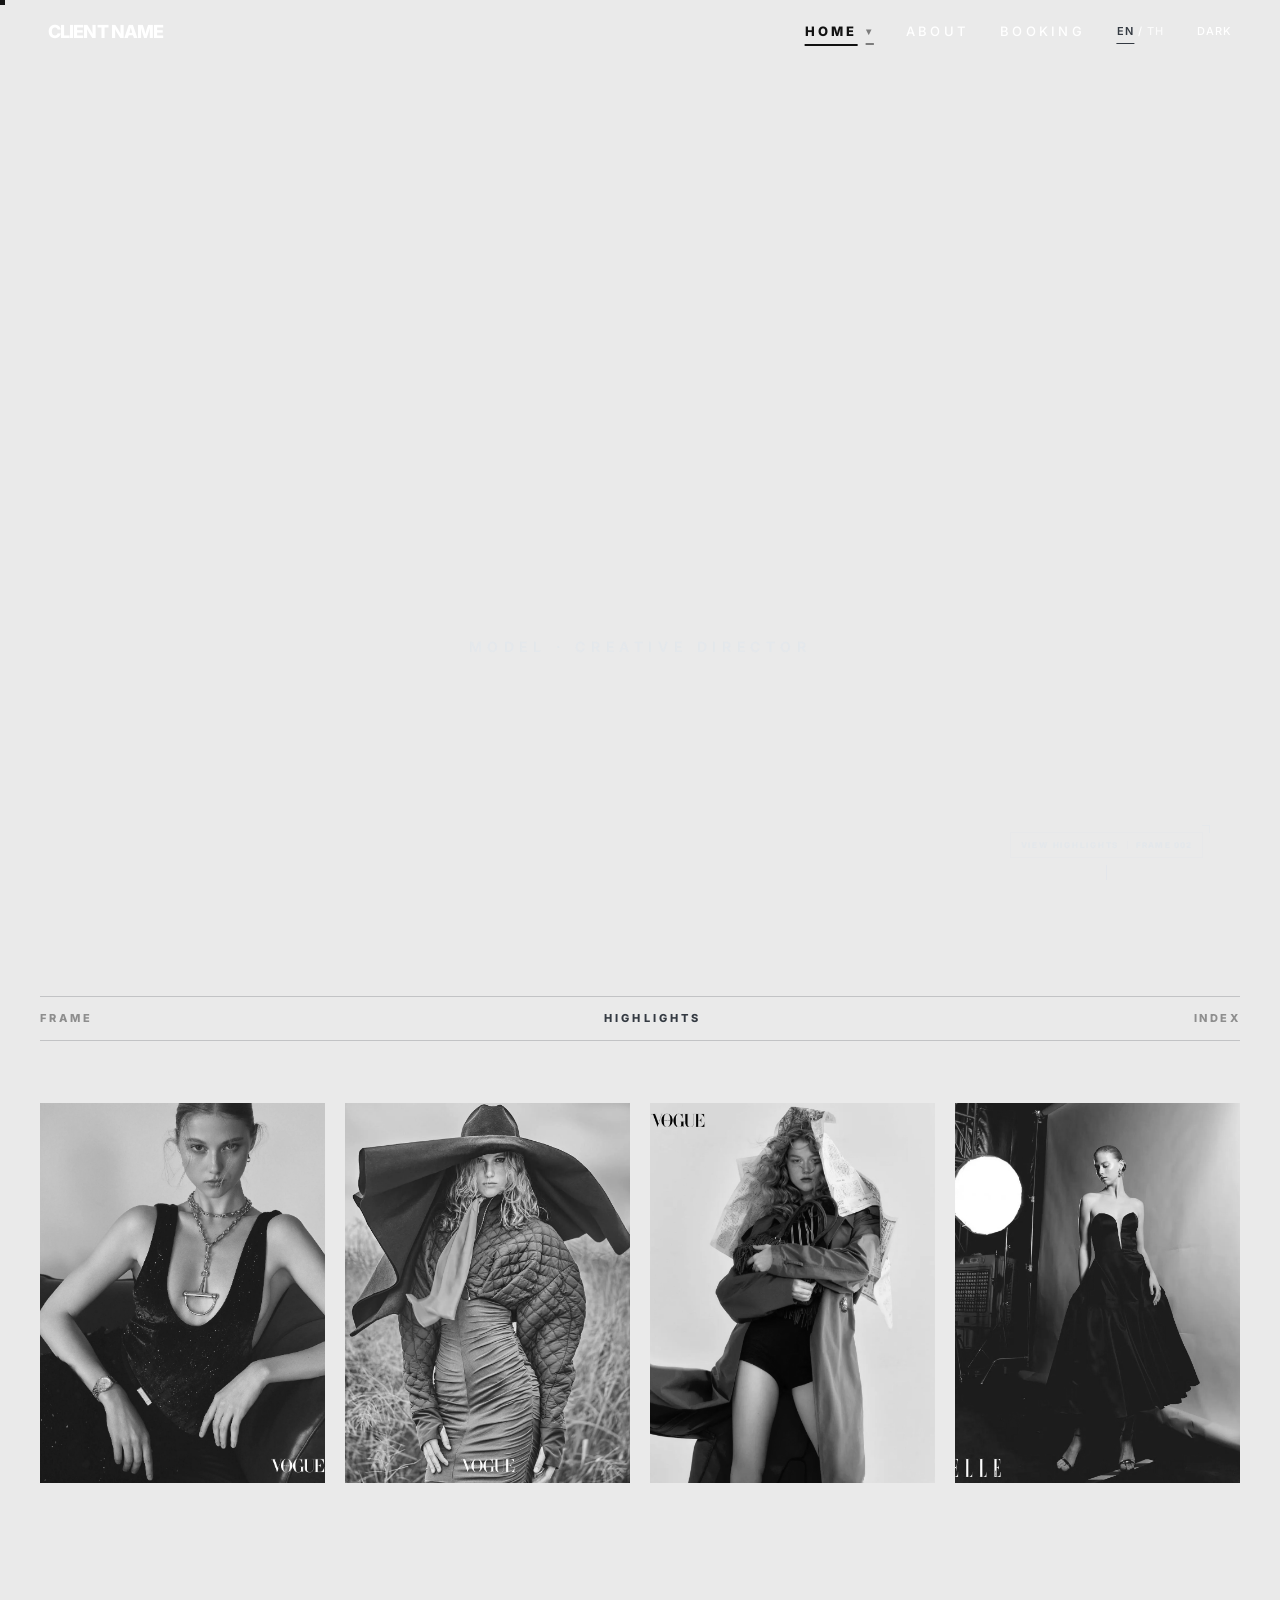
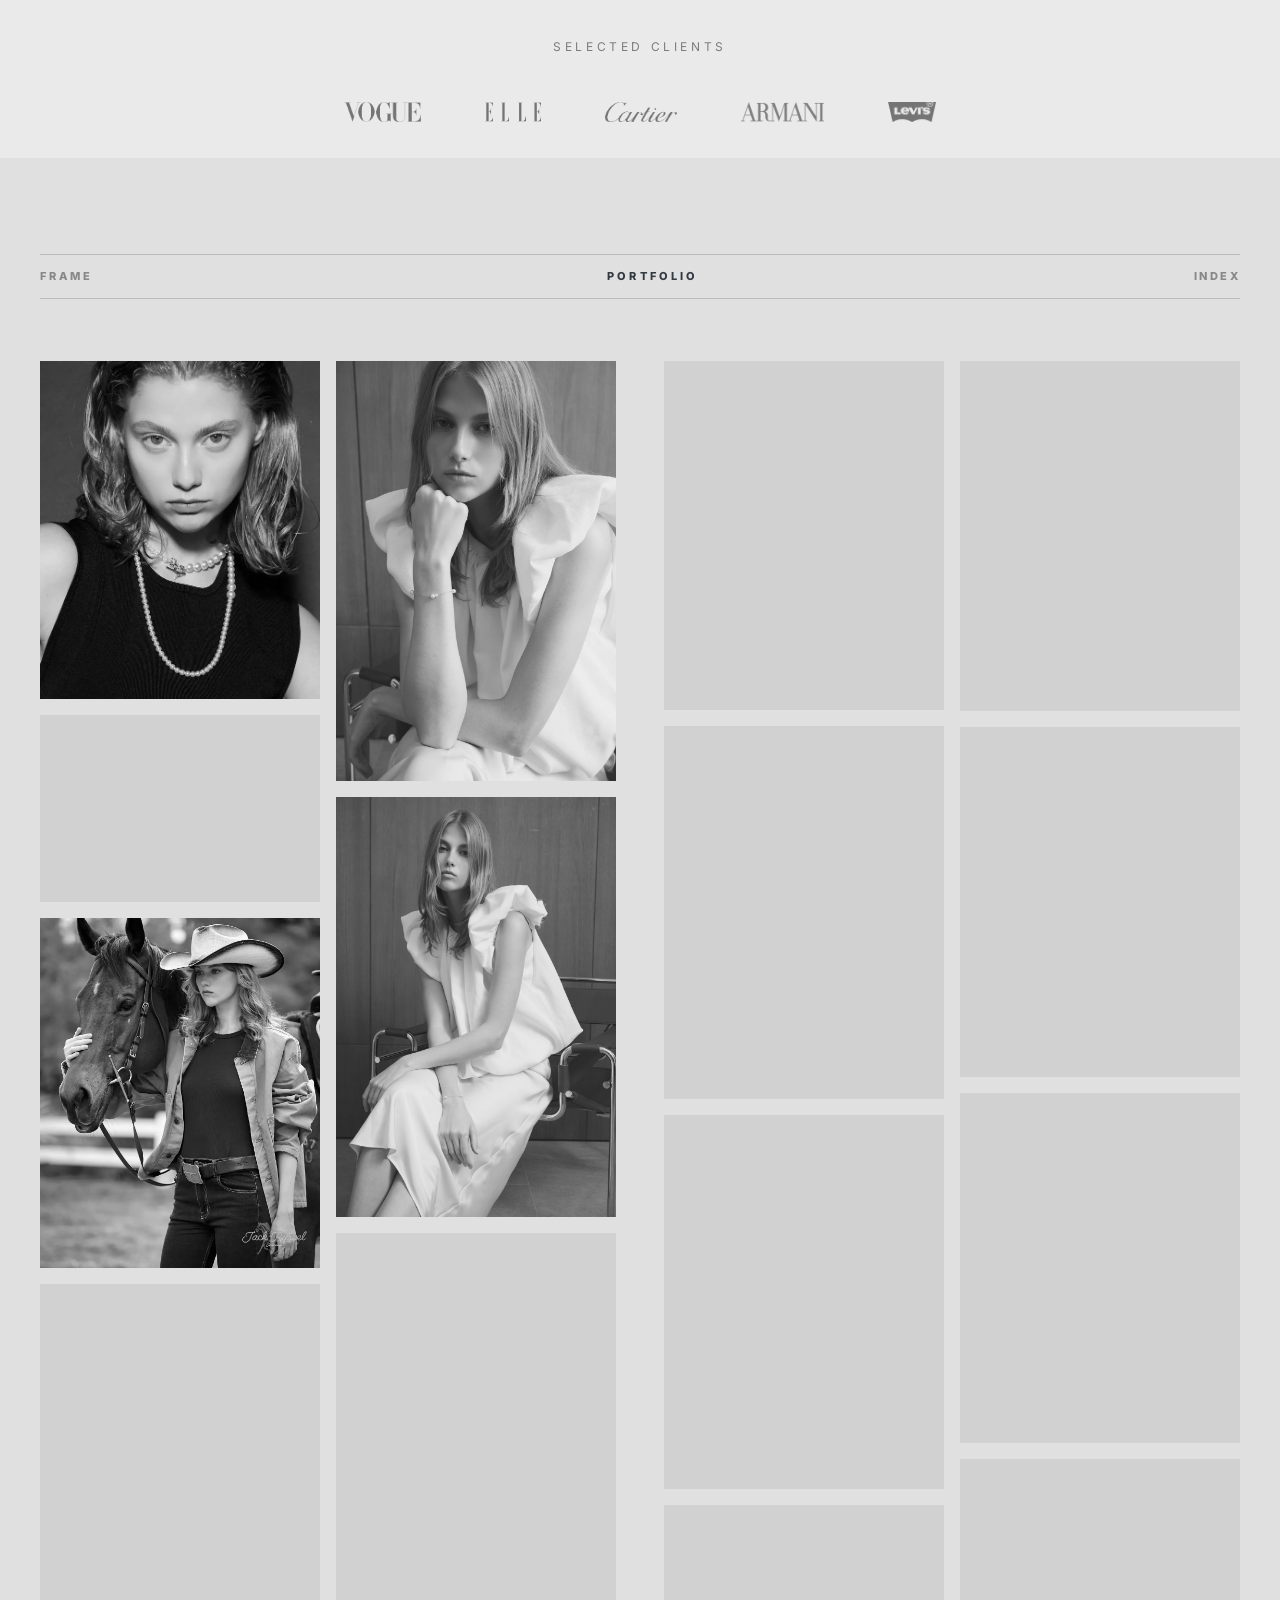
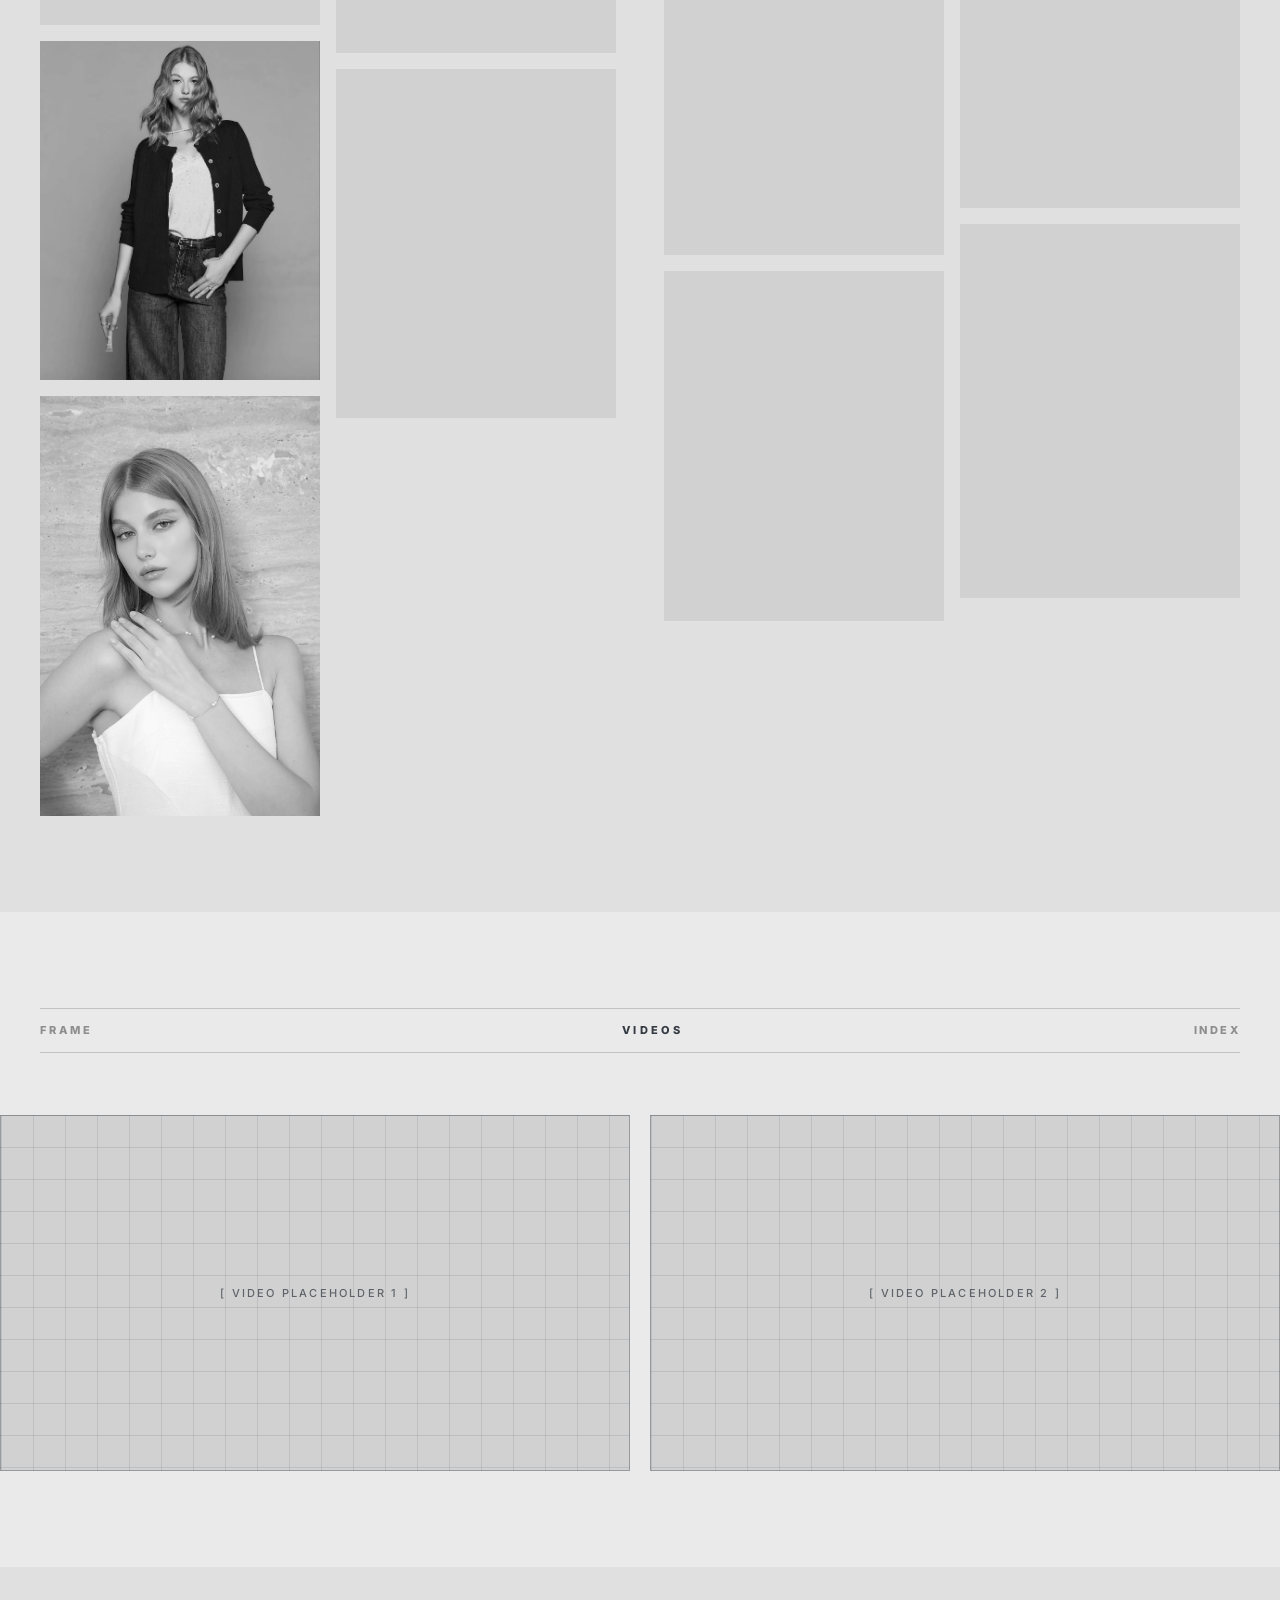
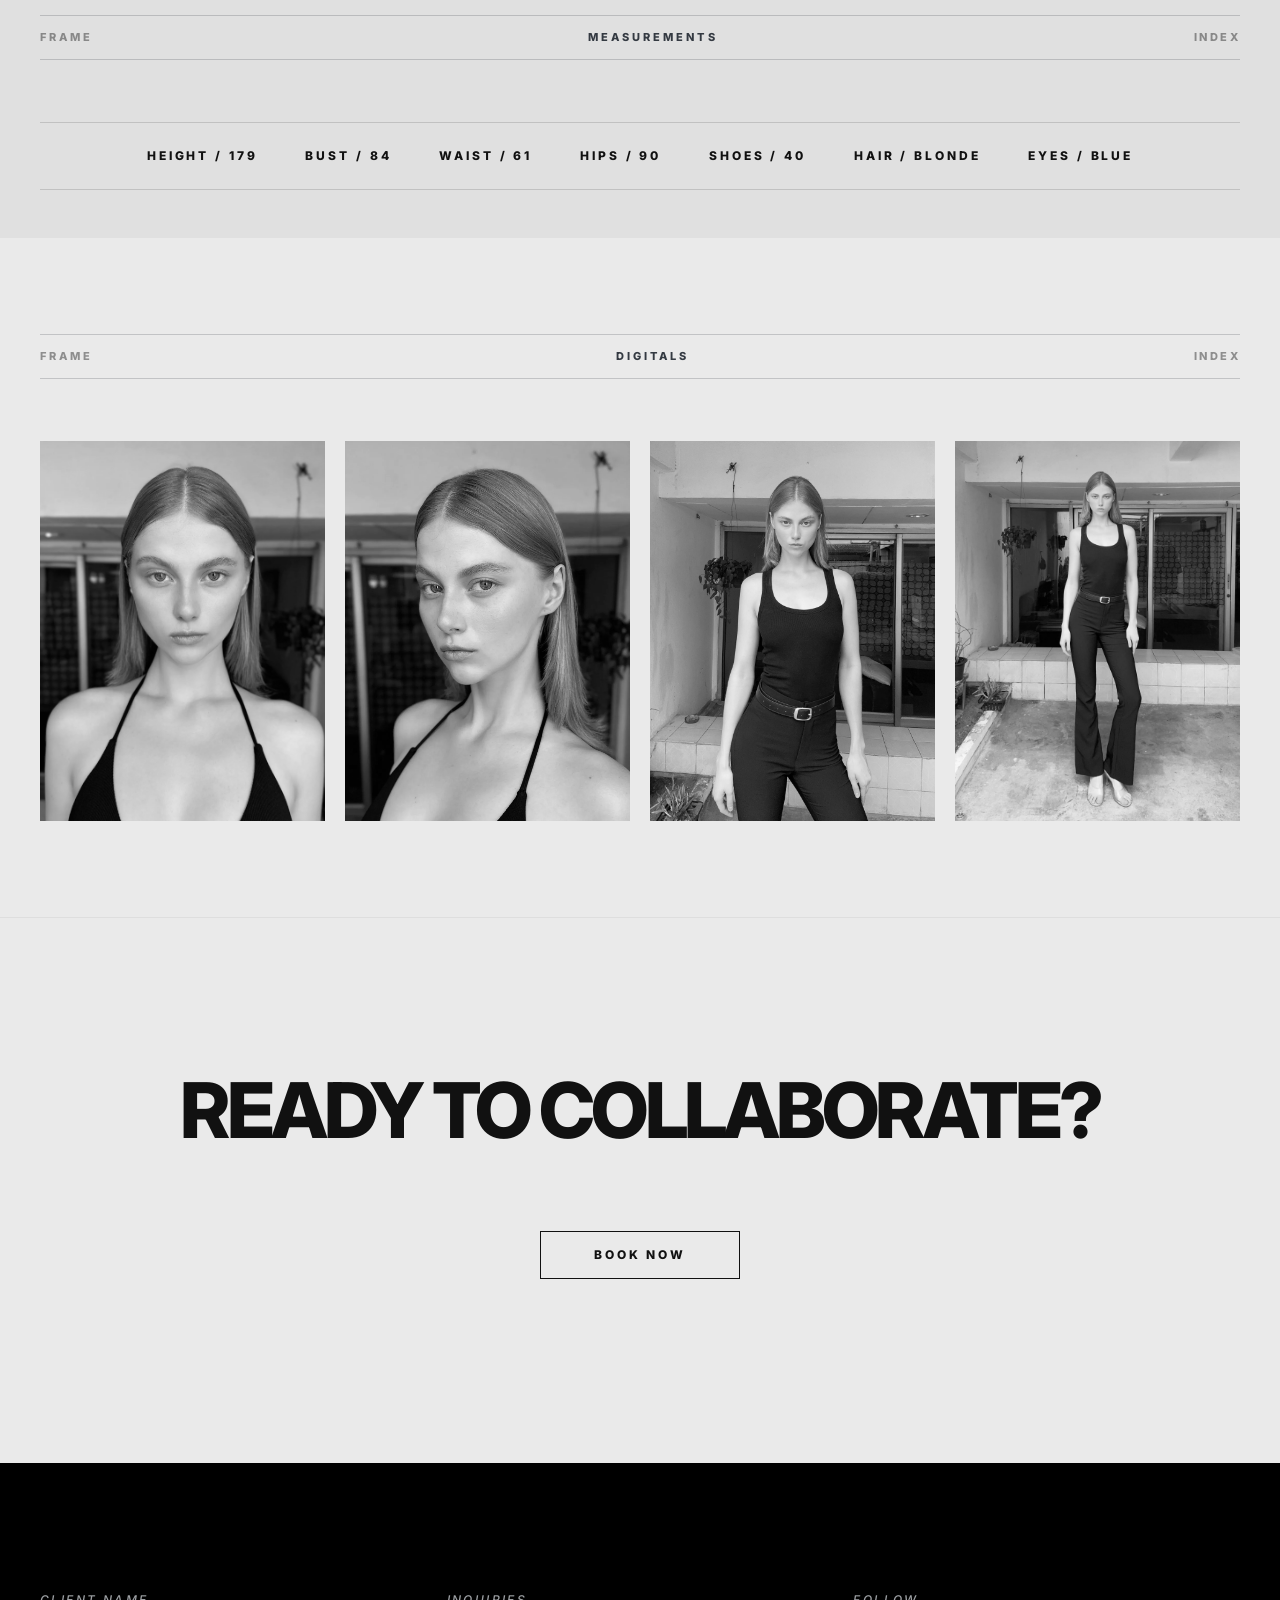
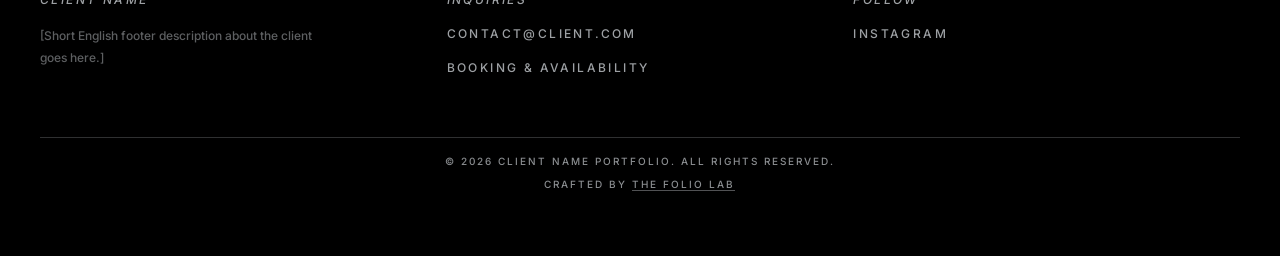
==== commit f9684183: "Mobile fix" ====
--- a/index.html
+++ b/index.html
@@ -156,34 +156,34 @@
                 <div class="full-grid">
                     <div class="portfolio-column">
                         <div class="masonry-col">
-                            <img src="image/portfolio/01.webp" alt="Work" class="reveal" loading="lazy" decoding="async">
-                            <img src="image/portfolio/02.webp" alt="Work" class="reveal" loading="lazy" decoding="async">
-                            <img src="image/portfolio/03.webp" alt="Work" class="reveal" loading="lazy" decoding="async">
-                            <img src="image/portfolio/04.webp" alt="Work" class="reveal" loading="lazy" decoding="async">
-                            <img src="image/portfolio/05.webp" alt="Work" class="reveal" loading="lazy" decoding="async">
-                            <img src="image/portfolio/06.webp" alt="Work" class="reveal" loading="lazy" decoding="async">
+                            <img src="image/portfolio/01.webp" alt="Work" class="reveal" width="1210" height="1462" loading="lazy" decoding="async">
+                            <img src="image/portfolio/02.webp" alt="Work" class="reveal" width="2448" height="1632" loading="lazy" decoding="async">
+                            <img src="image/portfolio/03.webp" alt="Work" class="reveal" width="1080" height="1350" loading="lazy" decoding="async">
+                            <img src="image/portfolio/04.webp" alt="Work" class="reveal" width="1206" height="1470" loading="lazy" decoding="async">
+                            <img src="image/portfolio/05.webp" alt="Work" class="reveal" width="1206" height="1458" loading="lazy" decoding="async">
+                            <img src="image/portfolio/06.webp" alt="Work" class="reveal" width="1900" height="2850" loading="lazy" decoding="async">
                         </div>
                         <div class="masonry-col">
-                            <img src="image/portfolio/07.webp" alt="Work" class="reveal" loading="lazy" decoding="async">
-                            <img src="image/portfolio/08.webp" alt="Work" class="reveal" loading="lazy" decoding="async">
-                            <img src="image/portfolio/09.webp" alt="Work" class="reveal" loading="lazy" decoding="async">
-                            <img src="image/portfolio/10.webp" alt="Work" class="reveal" loading="lazy" decoding="async">
+                            <img src="image/portfolio/07.webp" alt="Work" class="reveal" width="1900" height="2850" loading="lazy" decoding="async">
+                            <img src="image/portfolio/08.webp" alt="Work" class="reveal" width="1900" height="2850" loading="lazy" decoding="async">
+                            <img src="image/portfolio/09.webp" alt="Work" class="reveal" width="1900" height="2850" loading="lazy" decoding="async">
+                            <img src="image/portfolio/10.webp" alt="Work" class="reveal" width="1080" height="1346" loading="lazy" decoding="async">
                         </div>
                     </div>
                     <div class="portfolio-column">
                         <div class="masonry-col">
-                            <img src="image/portfolio/11.webp" alt="Work" class="reveal" loading="lazy" decoding="async">
-                            <img src="image/portfolio/12.webp" alt="Work" class="reveal" loading="lazy" decoding="async">
-                            <img src="image/portfolio/13.webp" alt="Work" class="reveal" loading="lazy" decoding="async">
-                            <img src="image/portfolio/14.webp" alt="Work" class="reveal" loading="lazy" decoding="async">
-                            <img src="image/portfolio/15.webp" alt="Work" class="reveal" loading="lazy" decoding="async">
+                            <img src="image/portfolio/11.webp" alt="Work" class="reveal" width="993" height="1238" loading="lazy" decoding="async">
+                            <img src="image/portfolio/12.webp" alt="Work" class="reveal" width="1900" height="2533" loading="lazy" decoding="async">
+                            <img src="image/portfolio/13.webp" alt="Work" class="reveal" width="1900" height="2533" loading="lazy" decoding="async">
+                            <img src="image/portfolio/14.webp" alt="Work" class="reveal" width="1080" height="1350" loading="lazy" decoding="async">
+                            <img src="image/portfolio/15.webp" alt="Work" class="reveal" width="1080" height="1350" loading="lazy" decoding="async">
                         </div>
                         <div class="masonry-col">
-                            <img src="image/portfolio/16.webp" alt="Work" class="reveal" loading="lazy" decoding="async">
-                            <img src="image/portfolio/17.webp" alt="Work" class="reveal" loading="lazy" decoding="async">
-                            <img src="image/portfolio/18.webp" alt="Work" class="reveal" loading="lazy" decoding="async">
-                            <img src="image/portfolio/19.webp" alt="Work" class="reveal" loading="lazy" decoding="async">
-                            <img src="image/portfolio/20.webp" alt="Work" class="reveal" loading="lazy" decoding="async">
+                            <img src="image/portfolio/16.webp" alt="Work" class="reveal" width="1400" height="1750" loading="lazy" decoding="async">
+                            <img src="image/portfolio/17.webp" alt="Work" class="reveal" width="1600" height="2000" loading="lazy" decoding="async">
+                            <img src="image/portfolio/18.webp" alt="Work" class="reveal" width="750" height="938" loading="lazy" decoding="async">
+                            <img src="image/portfolio/19.webp" alt="Work" class="reveal" width="1080" height="1347" loading="lazy" decoding="async">
+                            <img src="image/portfolio/20.webp" alt="Work" class="reveal" width="1080" height="1440" loading="lazy" decoding="async">
                         </div>
                     </div>
                 </div>
--- a/style.css
+++ b/style.css
@@ -650,14 +650,14 @@
     display: grid;
     grid-template-columns: auto auto;
     align-items: center;
-    gap: 10px;
-    padding: 10px 12px;
-    border: 1px solid rgba(226, 230, 236, 0.48);
+    gap: 8px;
+    padding: 8px 10px;
+    border: 1px solid rgba(226, 230, 236, 0.36);
     color: var(--kinetic-silver);
     font-family: var(--sans);
-    font-size: 9px;
+    font-size: 8px;
     font-weight: 800;
-    letter-spacing: 0.24em;
+    letter-spacing: 0.22em;
     line-height: 1;
     text-transform: uppercase;
     opacity: 0;
@@ -675,9 +675,9 @@
     content: "";
     position: absolute;
     left: 50%;
-    bottom: -26px;
+    bottom: -23px;
     width: 1px;
-    height: 18px;
+    height: 15px;
     background: currentColor;
     transform-origin: top center;
     animation: scrollHintPulse 1.5s cubic-bezier(0.16, 1, 0.3, 1) infinite;
@@ -688,8 +688,8 @@
     position: absolute;
     right: -8px;
     top: -8px;
-    width: 8px;
-    height: 8px;
+    width: 7px;
+    height: 7px;
     border-top: 1px solid currentColor;
     border-right: 1px solid currentColor;
     opacity: 0.7;
@@ -700,10 +700,10 @@
 }
 
 .scroll-hint__count {
-    padding-left: 10px;
-    border-left: 1px solid rgba(226, 230, 236, 0.38);
+    padding-left: 8px;
+    border-left: 1px solid rgba(226, 230, 236, 0.3);
     font-variant-numeric: tabular-nums;
-    letter-spacing: 0.16em;
+    letter-spacing: 0.14em;
 }
 
 @keyframes scrollHintPulse {
@@ -1417,15 +1417,15 @@
 
 @media (max-width: 768px) {
     .modal {
-        --modal-mobile-toolbar-clearance: clamp(148px, 18vh, 220px);
+        --modal-mobile-toolbar-clearance: clamp(82px, 10vh, 124px);
     }
 
     .modal-content {
-        max-height: calc(100svh - 32px);
+        max-height: calc(100svh - 96px);
     }
 
     .modal.has-caption .modal-content {
-        max-height: calc(100svh - var(--modal-mobile-toolbar-clearance) - 72px);
+        max-height: calc(100svh - var(--modal-mobile-toolbar-clearance) - 56px);
     }
 
     .modal.is-immersive .modal-content {
@@ -1444,7 +1444,7 @@
     .modal-caption {
         left: 16px;
         right: 16px;
-        bottom: calc(var(--modal-mobile-toolbar-clearance) + max(16px, env(safe-area-inset-bottom)));
+        bottom: calc(var(--modal-mobile-toolbar-clearance) + max(10px, env(safe-area-inset-bottom)));
         max-width: none;
         max-height: min(24vh, 190px);
         padding: 14px 16px;
@@ -1456,7 +1456,7 @@
 
     .modal-caption-toggle {
         right: 16px;
-        bottom: calc(var(--modal-mobile-toolbar-clearance) + max(16px, env(safe-area-inset-bottom)) + 56px);
+        bottom: calc(var(--modal-mobile-toolbar-clearance) + max(10px, env(safe-area-inset-bottom)) + 52px);
         font-size: 9px;
         letter-spacing: 0.18em;
         padding: 10px 12px;
@@ -1464,14 +1464,14 @@
 
     .modal-fullscreen-toggle {
         right: 16px;
-        bottom: calc(var(--modal-mobile-toolbar-clearance) + max(16px, env(safe-area-inset-bottom)) + 104px);
+        bottom: calc(var(--modal-mobile-toolbar-clearance) + max(10px, env(safe-area-inset-bottom)) + 94px);
         font-size: 9px;
         letter-spacing: 0.18em;
         padding: 10px 12px;
     }
 
     .modal:not(.has-caption-controls) .modal-fullscreen-toggle {
-        bottom: calc(var(--modal-mobile-toolbar-clearance) + max(16px, env(safe-area-inset-bottom)) + 56px);
+        bottom: calc(var(--modal-mobile-toolbar-clearance) + max(10px, env(safe-area-inset-bottom)));
     }
 }
 
@@ -1599,7 +1599,7 @@
     nav.nav-open .mobile-toggle span:nth-child(1) { transform: translateY(4.5px) rotate(45deg); }
     nav.nav-open .mobile-toggle span:nth-child(2) { transform: translateY(-4.5px) rotate(-45deg); }
 
-    .dropdown { width: 100%; display: flex; flex-direction: column; align-items: center; }
+    .dropdown { width: auto; display: flex; flex-direction: column; align-items: center; }
 
     /* Editorial Mobile Typography */
     .nav-links > a, .dropdown-trigger {
@@ -1611,7 +1611,8 @@
         color: var(--text);
         display: flex !important;
         justify-content: center;
-        width: 100%;
+        width: auto;
+        padding: 6px 4px;
     }
 
     /* Animation for links when menu opens */
@@ -1645,7 +1646,7 @@
         padding: 8px 0 16px 0;
     }
 
-    .dropdown-content a { font-size: 11px !important; text-transform: uppercase !important; letter-spacing: 0.3em !important; opacity: 0.4; padding: 4px 0 !important; transform: none !important; transition-delay: 0s !important; }
+    .dropdown-content a { font-size: 11px !important; text-transform: uppercase !important; letter-spacing: 0.3em !important; opacity: 0.4; padding: 4px 2px !important; transform: none !important; transition-delay: 0s !important; }
     .dropdown-content a.active {
         opacity: 1 !important;
         color: var(--text) !important;
@@ -1679,10 +1680,22 @@
 
     nav { padding: 0 24px; }
 
+    .hero {
+        height: 115svh;
+        min-height: 115svh;
+    }
+
+    .hero-bg {
+        top: -6svh;
+        bottom: -15svh;
+        height: auto;
+        background-position: center 0%;
+    }
+
     .hero-content {
         width: 100%;
         text-align: center;
-        transform: translateY(8vh);
+        transform: translateY(9vh);
     }
 
     .hero h1 {
@@ -1704,12 +1717,12 @@
 
     .strip-left {
         left: 14px;
-        background-position: 38% 9%;
+        background-position: 40% 6%;
     }
 
     .strip-right {
         right: 14px;
-        background-position: 62% 9%;
+        background-position: 49% 6%;
     }
 
     .frame-top {
@@ -1733,19 +1746,19 @@
     .scroll-hint {
         right: 18px;
         bottom: calc(28px + env(safe-area-inset-bottom));
-        gap: 8px;
-        padding: 8px 9px;
-        font-size: 7px;
-        letter-spacing: 0.2em;
+        gap: 7px;
+        padding: 7px 8px;
+        font-size: 6.5px;
+        letter-spacing: 0.18em;
     }
 
     .scroll-hint::before {
-        bottom: -21px;
-        height: 14px;
+        bottom: -18px;
+        height: 12px;
     }
 
     .scroll-hint__count {
-        padding-left: 8px;
+        padding-left: 7px;
     }
 
     /* Grids */
@@ -1776,7 +1789,7 @@
     :root { --margin: 24px; }
     
     h1 { font-size: 48px; line-height: 0.9; letter-spacing: -0.04em; } /* Massive and tight for punchy typography */
-    .hero-content { transform: translateY(6vh); }
+    .hero-content { transform: translateY(7vh); }
     .hero h1 { font-size: clamp(54px, 17vw, 78px); }
     .hero-tagline { font-size: 10px; letter-spacing: 0.4em; } /* Tiny and wide to contrast the H1 */
     .page-header { font-size: 36px; margin-bottom: 32px; letter-spacing: -0.04em; } /* Scales down subpage titles */
@@ -1791,6 +1804,10 @@
         height: 34vh;
     }
 
+    .strip-right {
+        background-position: 48% 5%;
+    }
+
     .hero.loaded .motion-strip {
         opacity: 0.5;
     }
@@ -1813,13 +1830,18 @@
     /* Grid Resets */
     .featured-grid { grid-template-columns: repeat(2, 1fr); gap: 16px; } /* 2 columns for less scrolling */
     
-    /* Stable two-column grid for mobile portfolio order */
+    /* Stable two-column grid while preserving the original portfolio order */
     .full-grid { 
         display: grid;
         grid-template-columns: repeat(2, minmax(0, 1fr));
         gap: 16px;
     } 
-    .portfolio-column, .masonry-col { display: contents; } 
+    .portfolio-column,
+    .masonry-col {
+        display: flex;
+        flex-direction: column;
+        gap: 16px;
+    }
     .full-grid img { margin-bottom: 0; width: 100%; }
 
     /* Measurements */
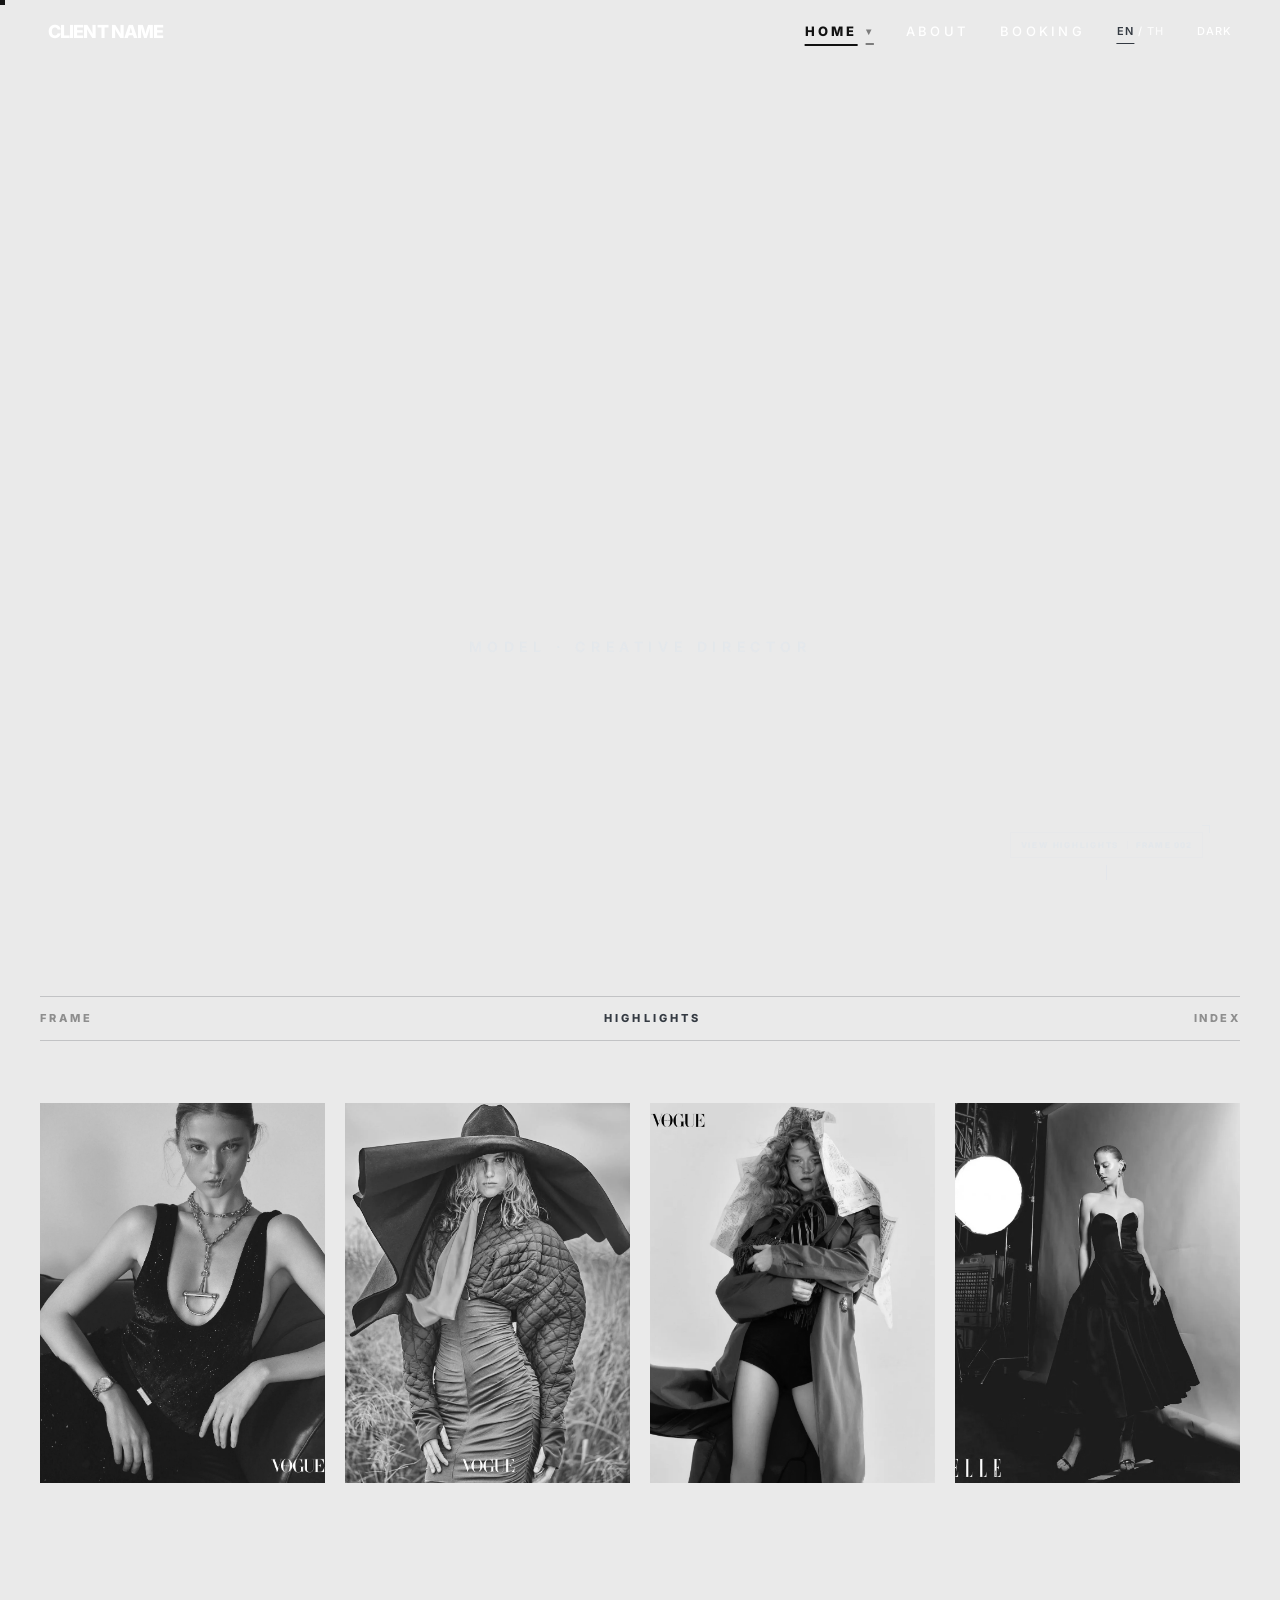
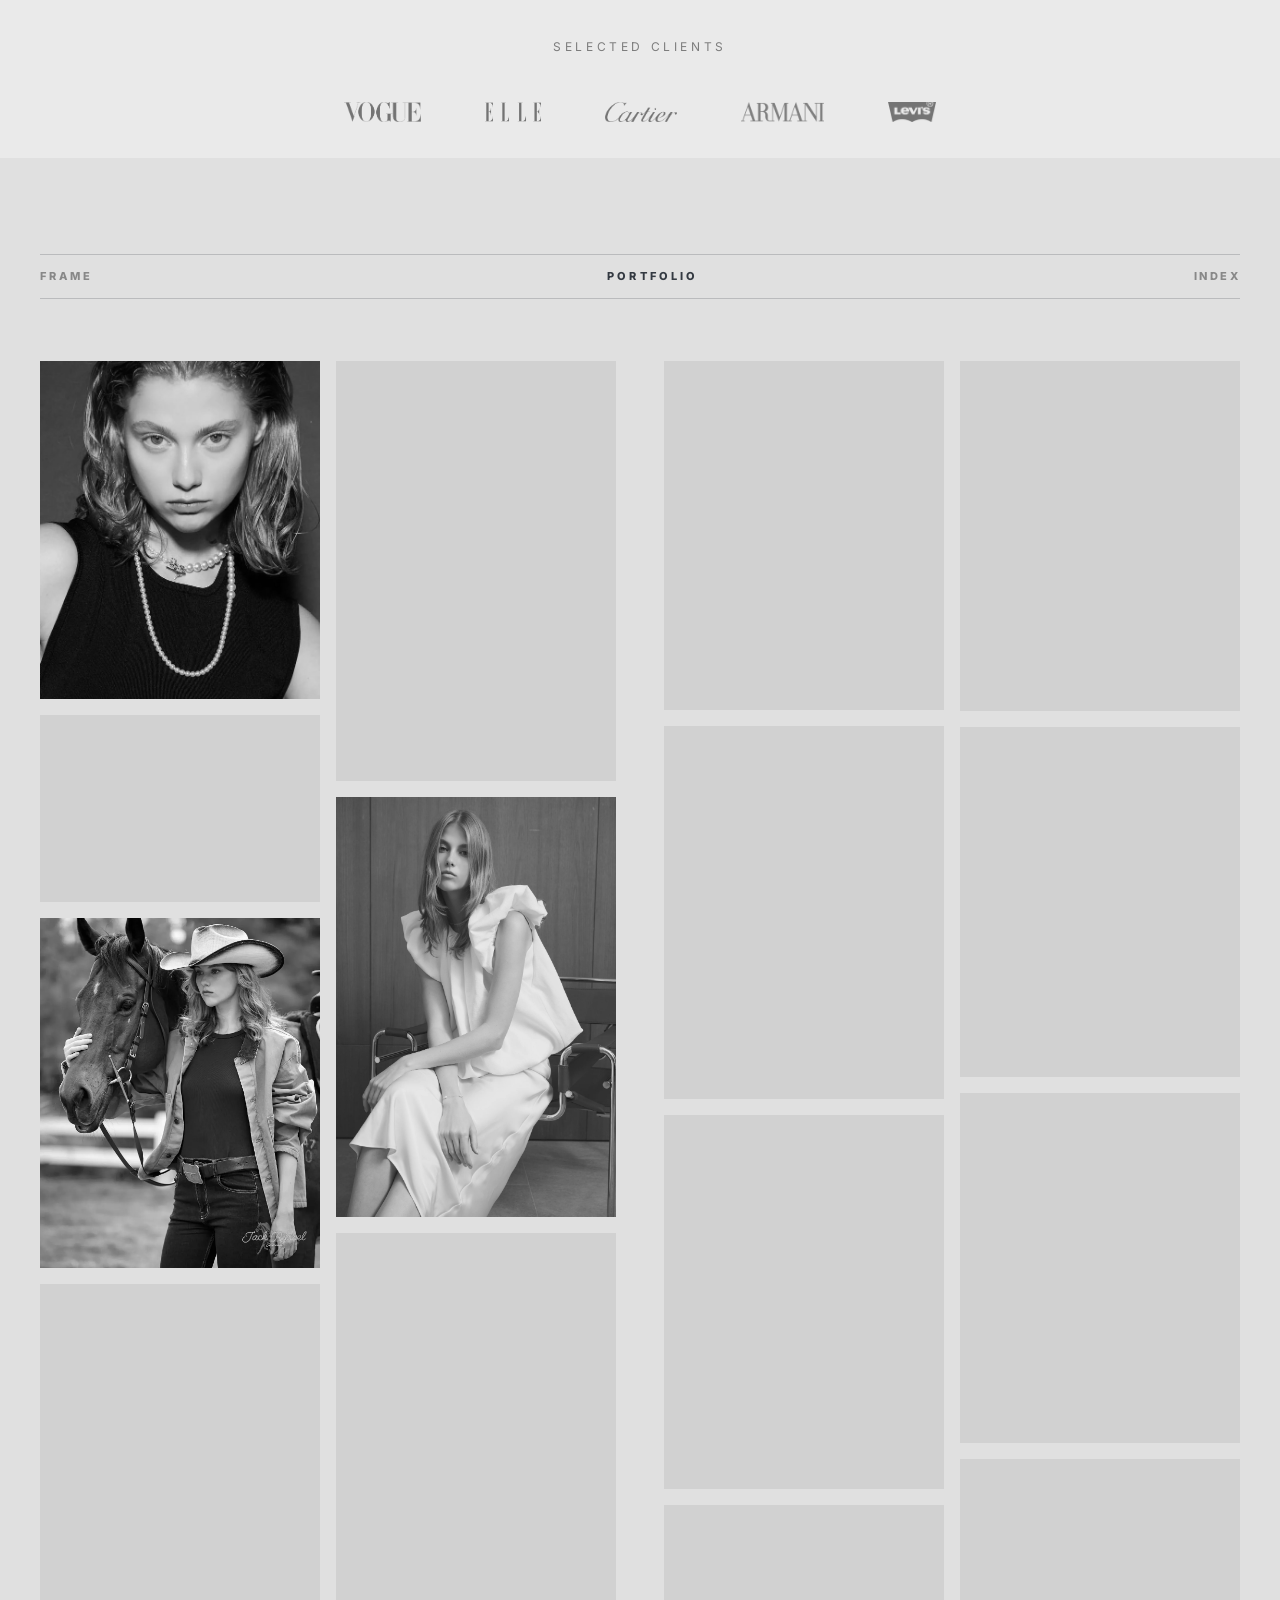
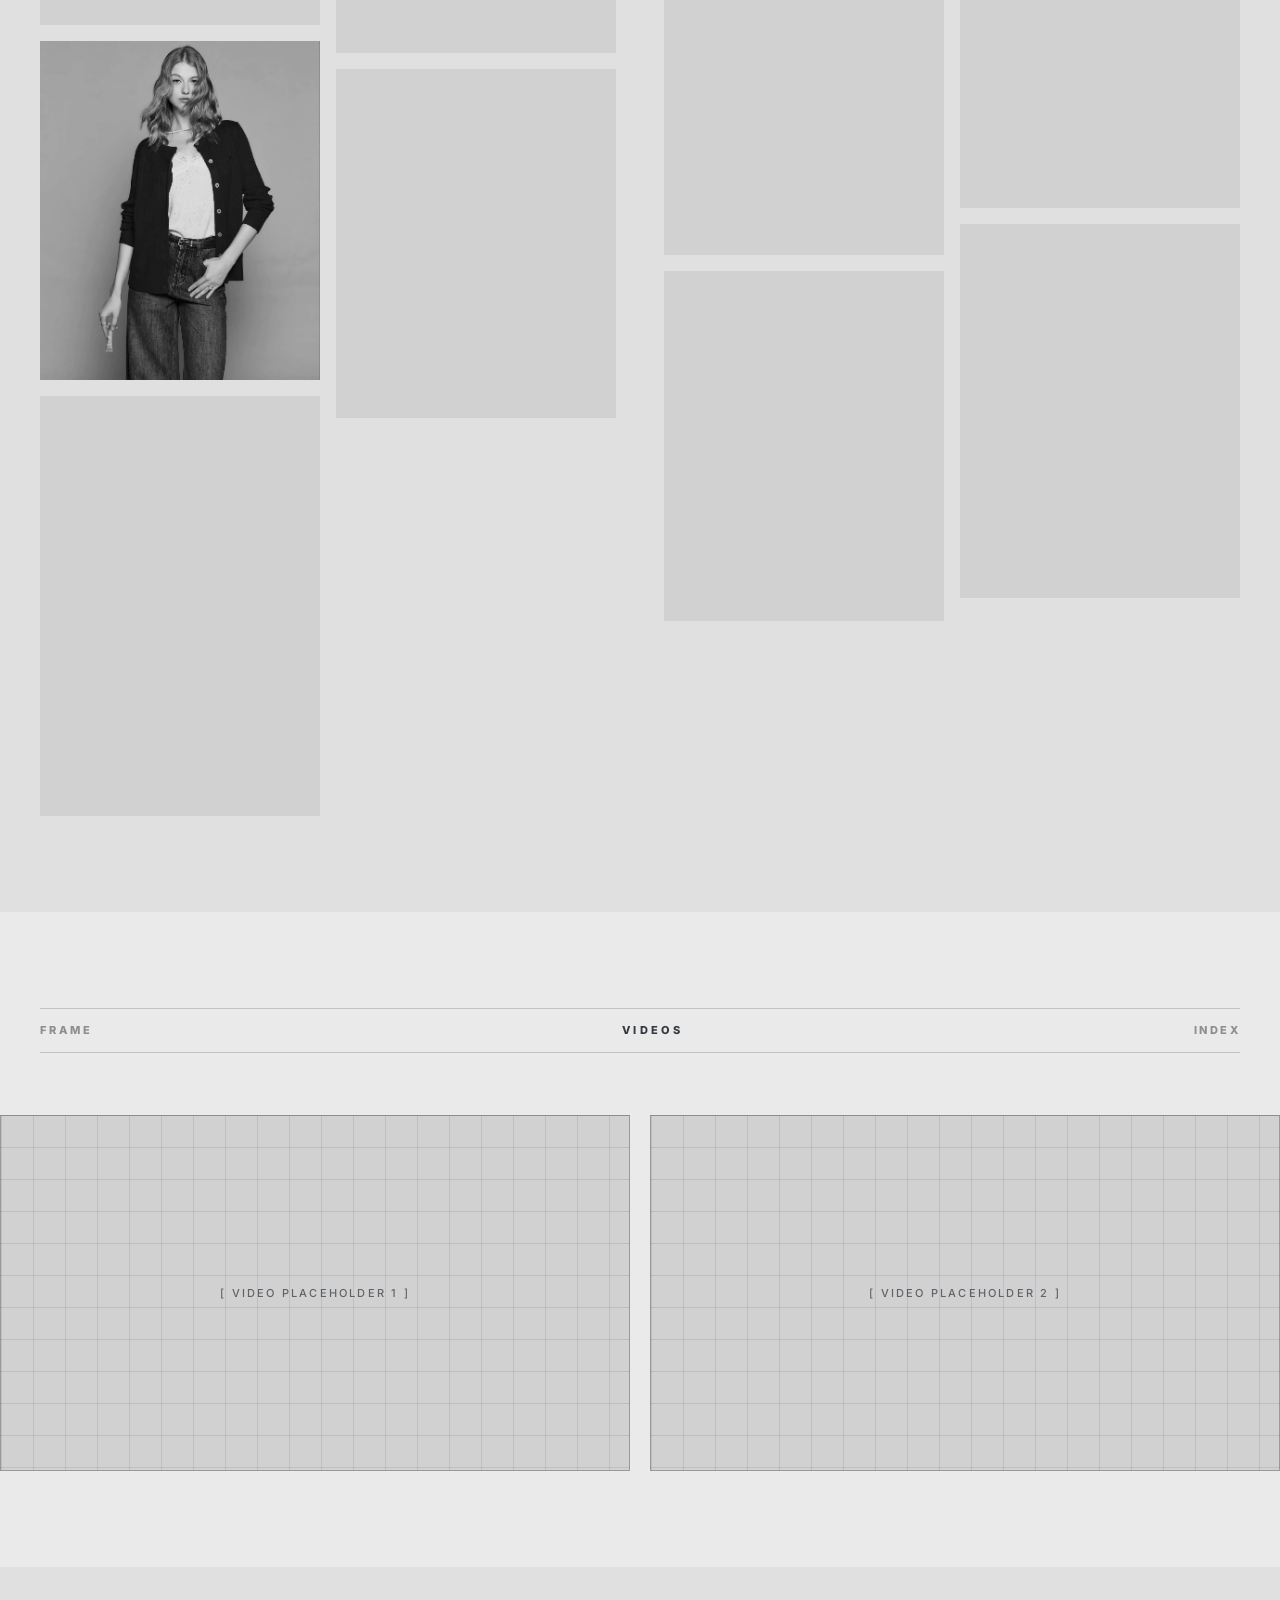
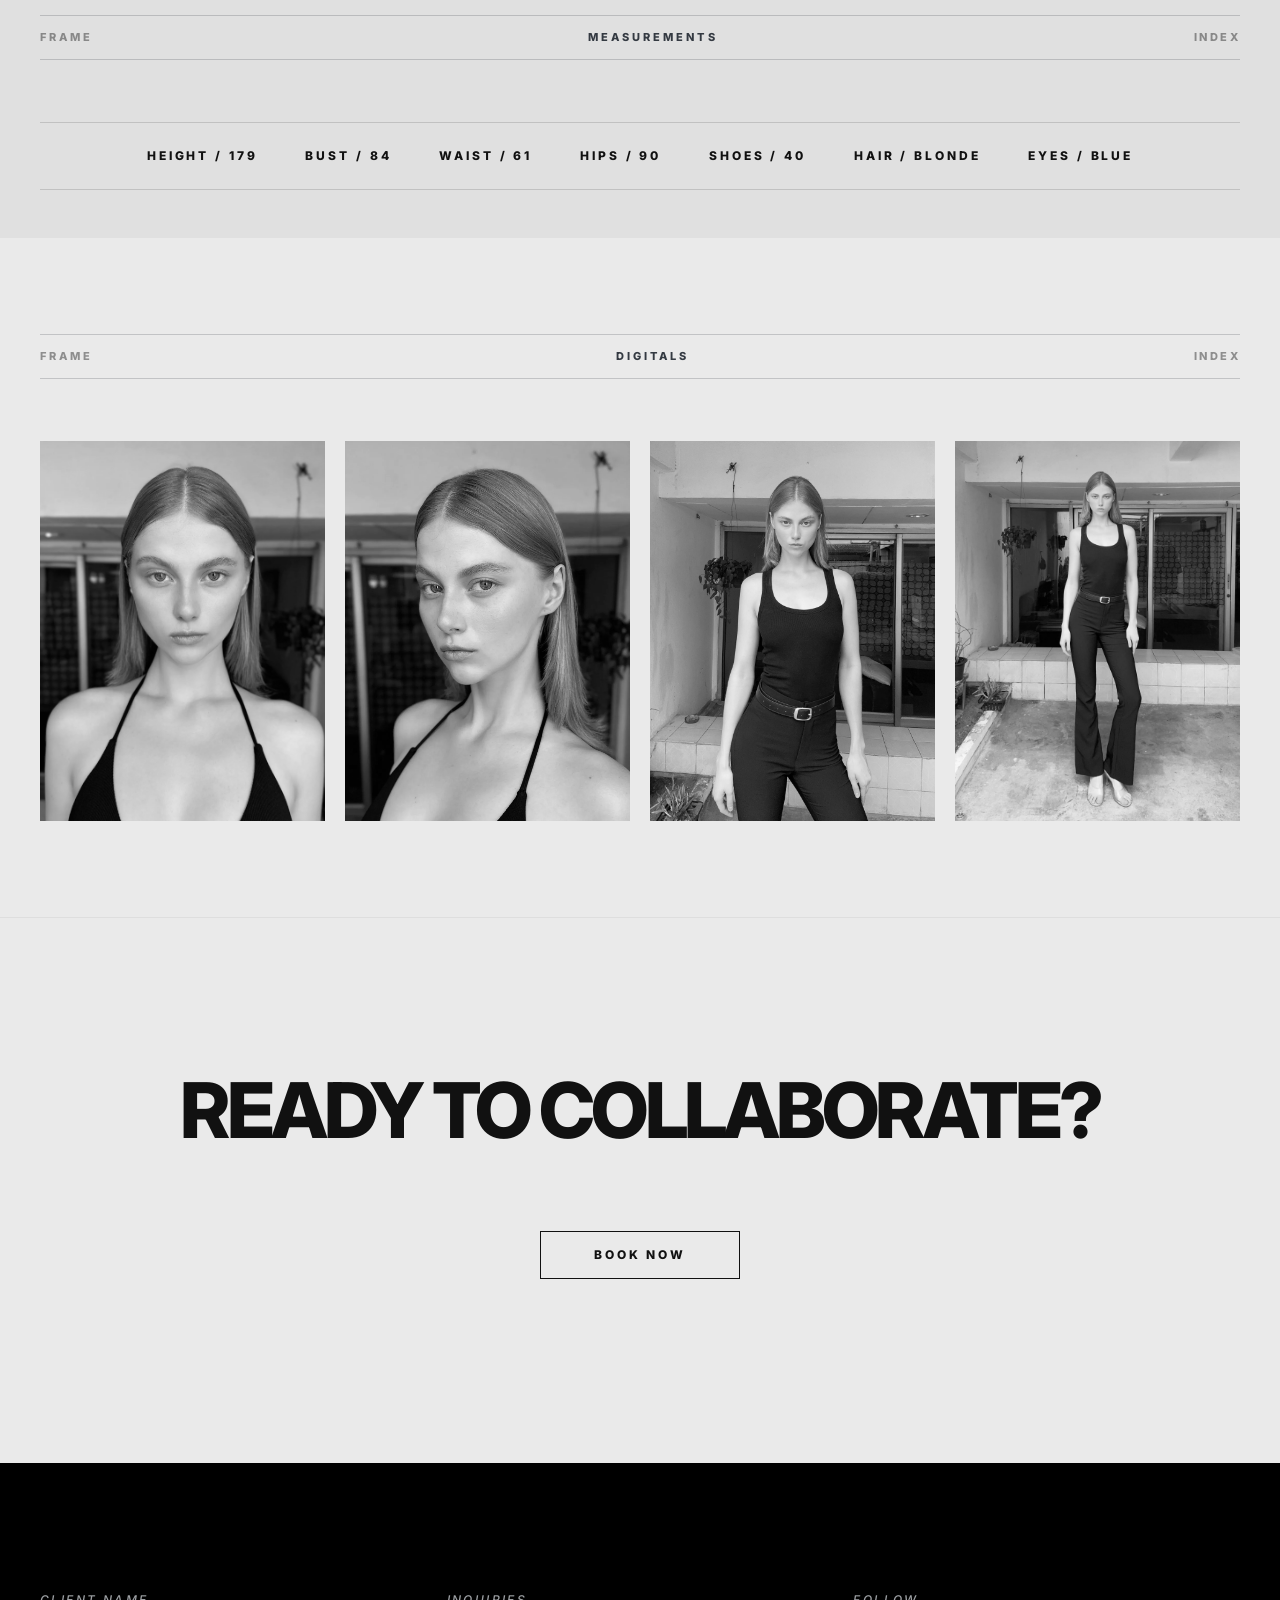
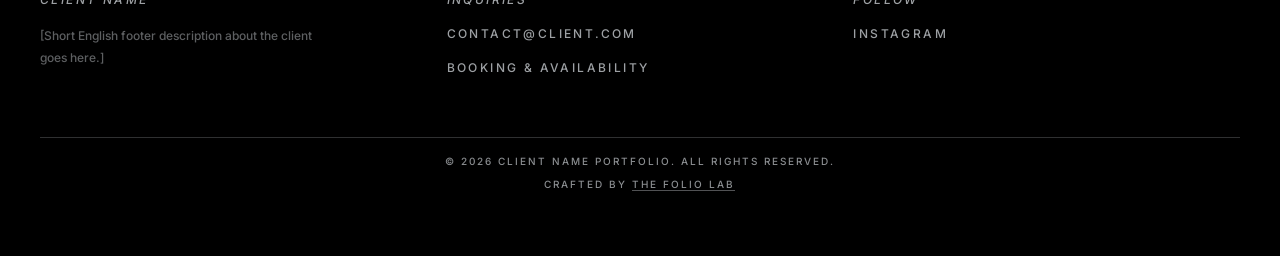
==== commit 2b93e74b: "Last edit" ====
--- a/index.html
+++ b/index.html
@@ -2,7 +2,7 @@
 <html lang="en">
 <head>
     <meta charset="UTF-8">
-    <meta name="viewport" content="width=device-width, initial-scale=1.0">
+    <meta name="viewport" content="width=device-width, initial-scale=1.0, viewport-fit=cover">
     
     <!-- =================================================================== -->
     <!-- SEO & METADATA (Update these values for each new client) -->
--- a/style.css
+++ b/style.css
@@ -1418,6 +1418,9 @@
 @media (max-width: 768px) {
     .modal {
         --modal-mobile-toolbar-clearance: clamp(82px, 10vh, 124px);
+        --modal-caption-height: 112px;
+        --modal-control-gap: 8px;
+        --modal-control-step: 39px;
     }
 
     .modal-content {
@@ -1456,7 +1459,7 @@
 
     .modal-caption-toggle {
         right: 16px;
-        bottom: calc(var(--modal-mobile-toolbar-clearance) + max(10px, env(safe-area-inset-bottom)) + 52px);
+        bottom: calc(var(--modal-mobile-toolbar-clearance) + max(10px, env(safe-area-inset-bottom)) + var(--modal-caption-height) + var(--modal-control-gap));
         font-size: 9px;
         letter-spacing: 0.18em;
         padding: 10px 12px;
@@ -1464,7 +1467,7 @@
 
     .modal-fullscreen-toggle {
         right: 16px;
-        bottom: calc(var(--modal-mobile-toolbar-clearance) + max(10px, env(safe-area-inset-bottom)) + 94px);
+        bottom: calc(var(--modal-mobile-toolbar-clearance) + max(10px, env(safe-area-inset-bottom)) + var(--modal-caption-height) + var(--modal-control-gap) + var(--modal-control-step));
         font-size: 9px;
         letter-spacing: 0.18em;
         padding: 10px 12px;
@@ -1722,7 +1725,7 @@
 
     .strip-right {
         right: 14px;
-        background-position: 49% 6%;
+        background-position: 59% 6%;
     }
 
     .frame-top {
@@ -1805,7 +1808,7 @@
     }
 
     .strip-right {
-        background-position: 48% 5%;
+        background-position: 58% 5%;
     }
 
     .hero.loaded .motion-strip {
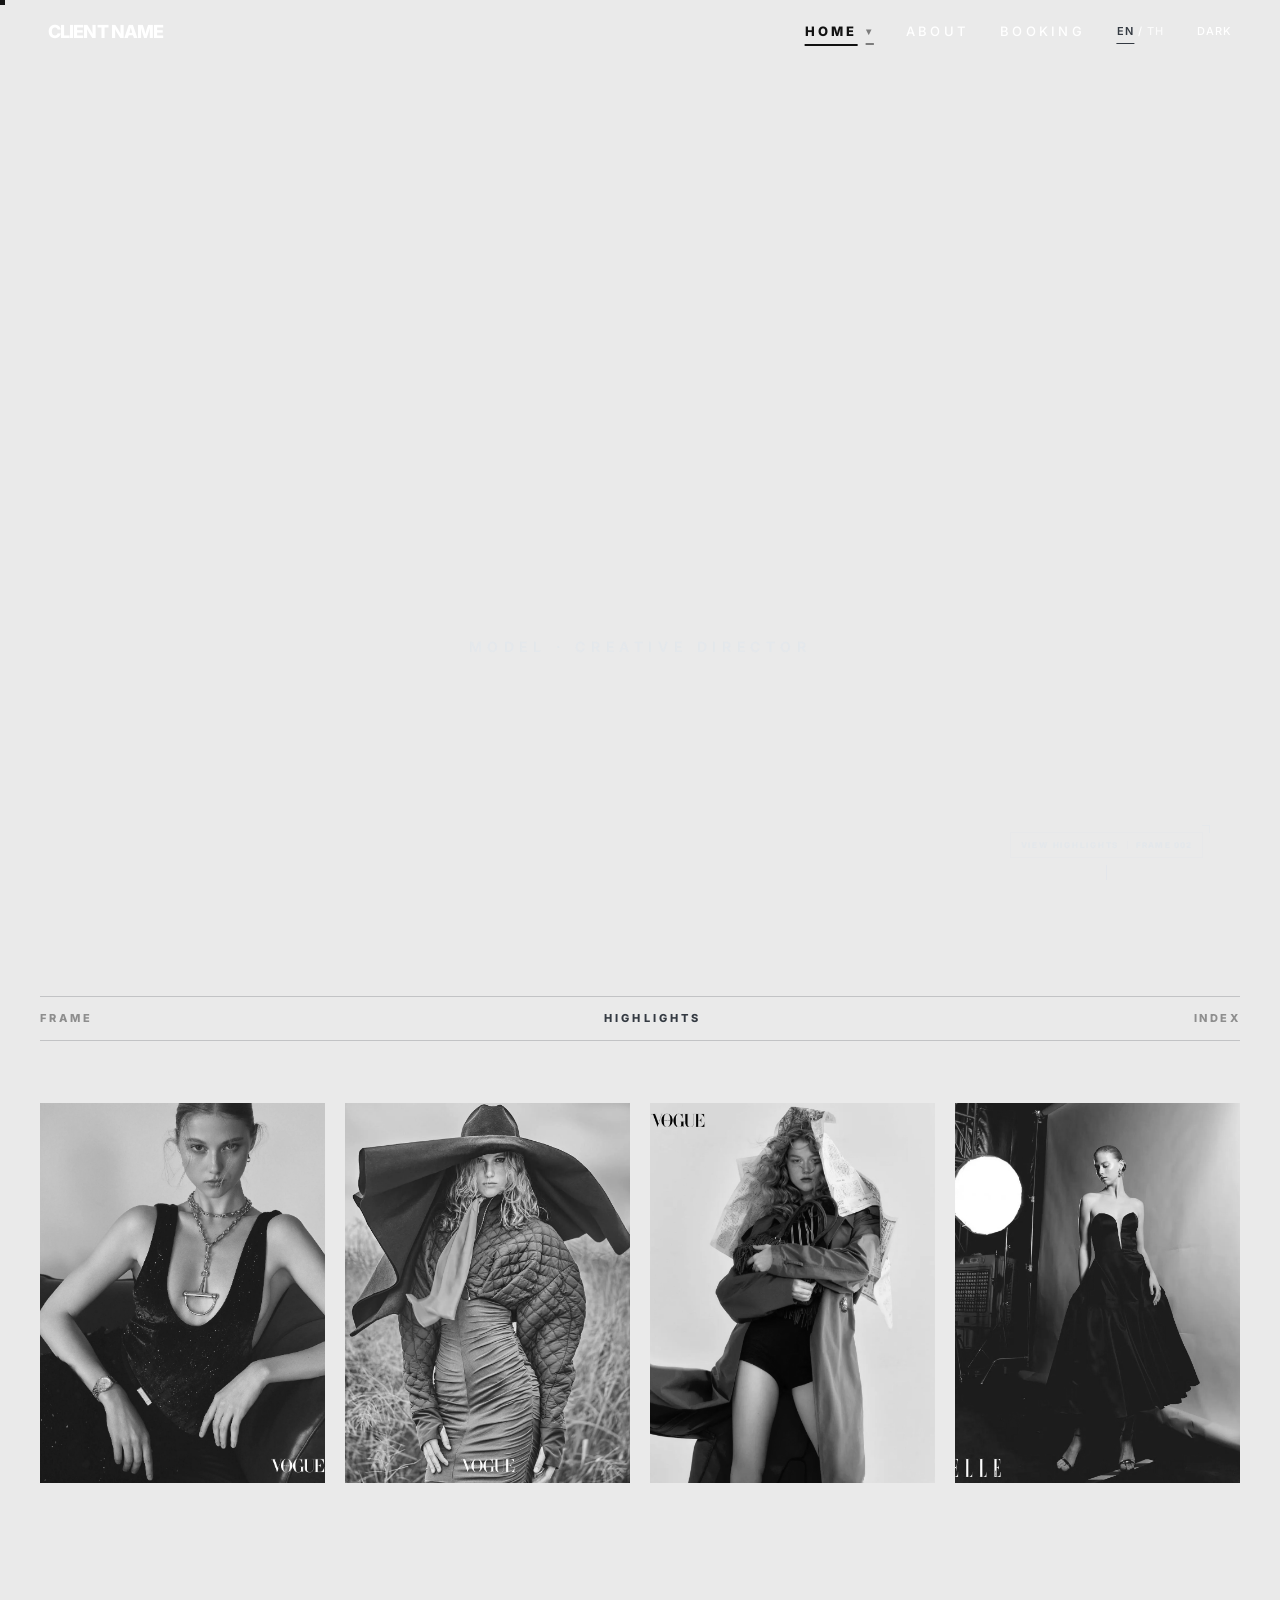
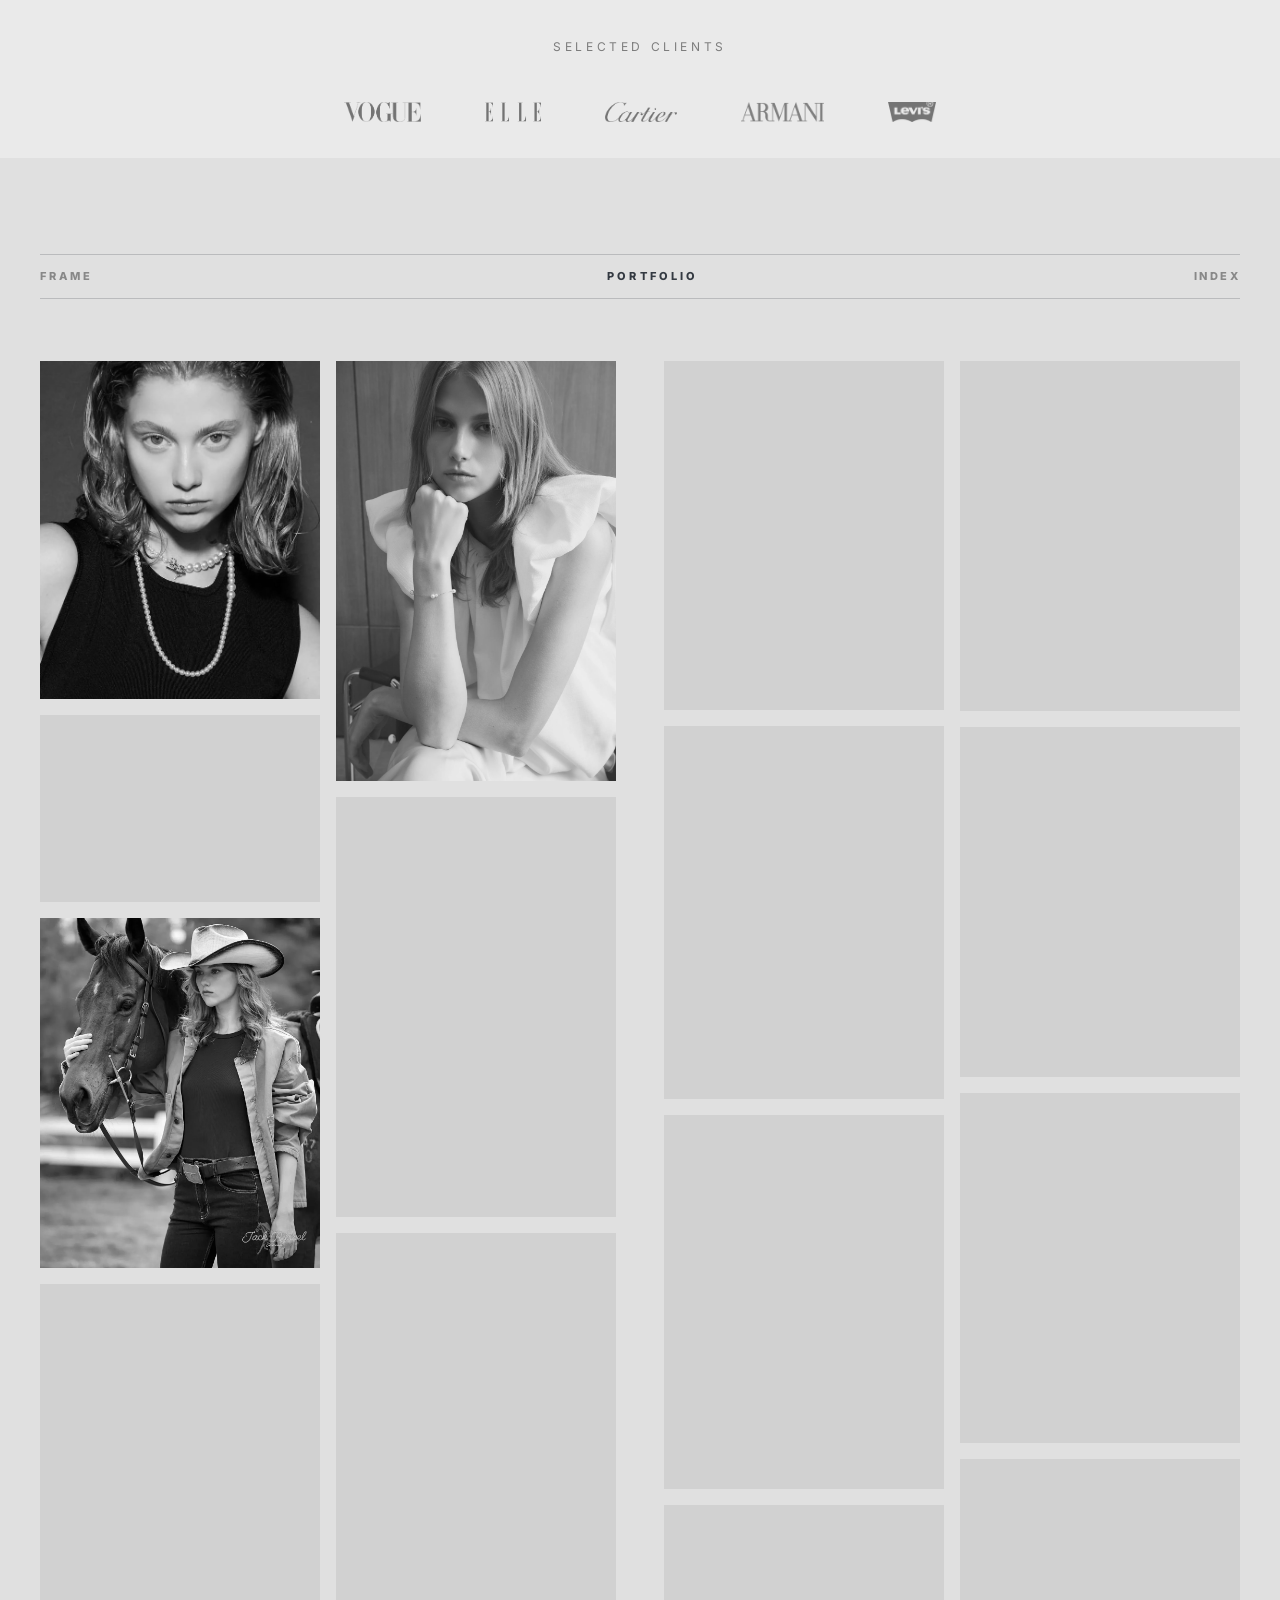
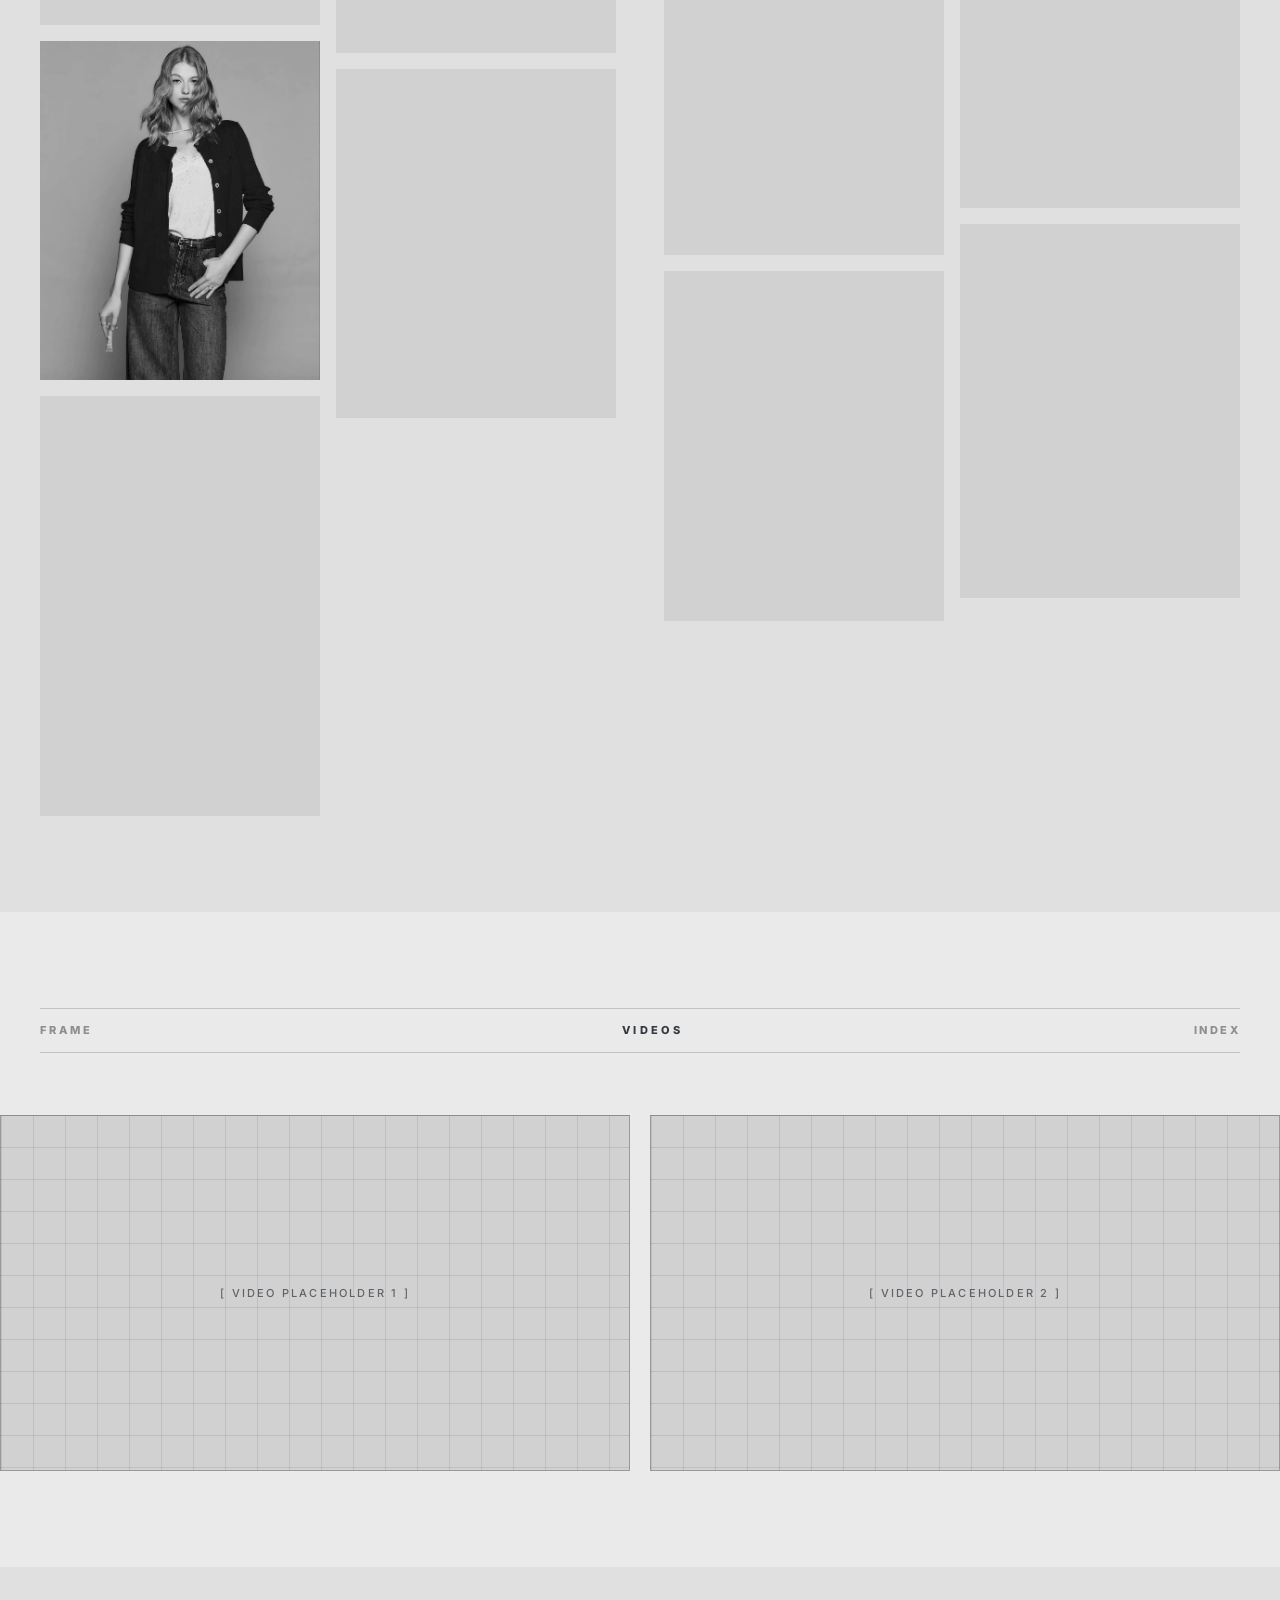
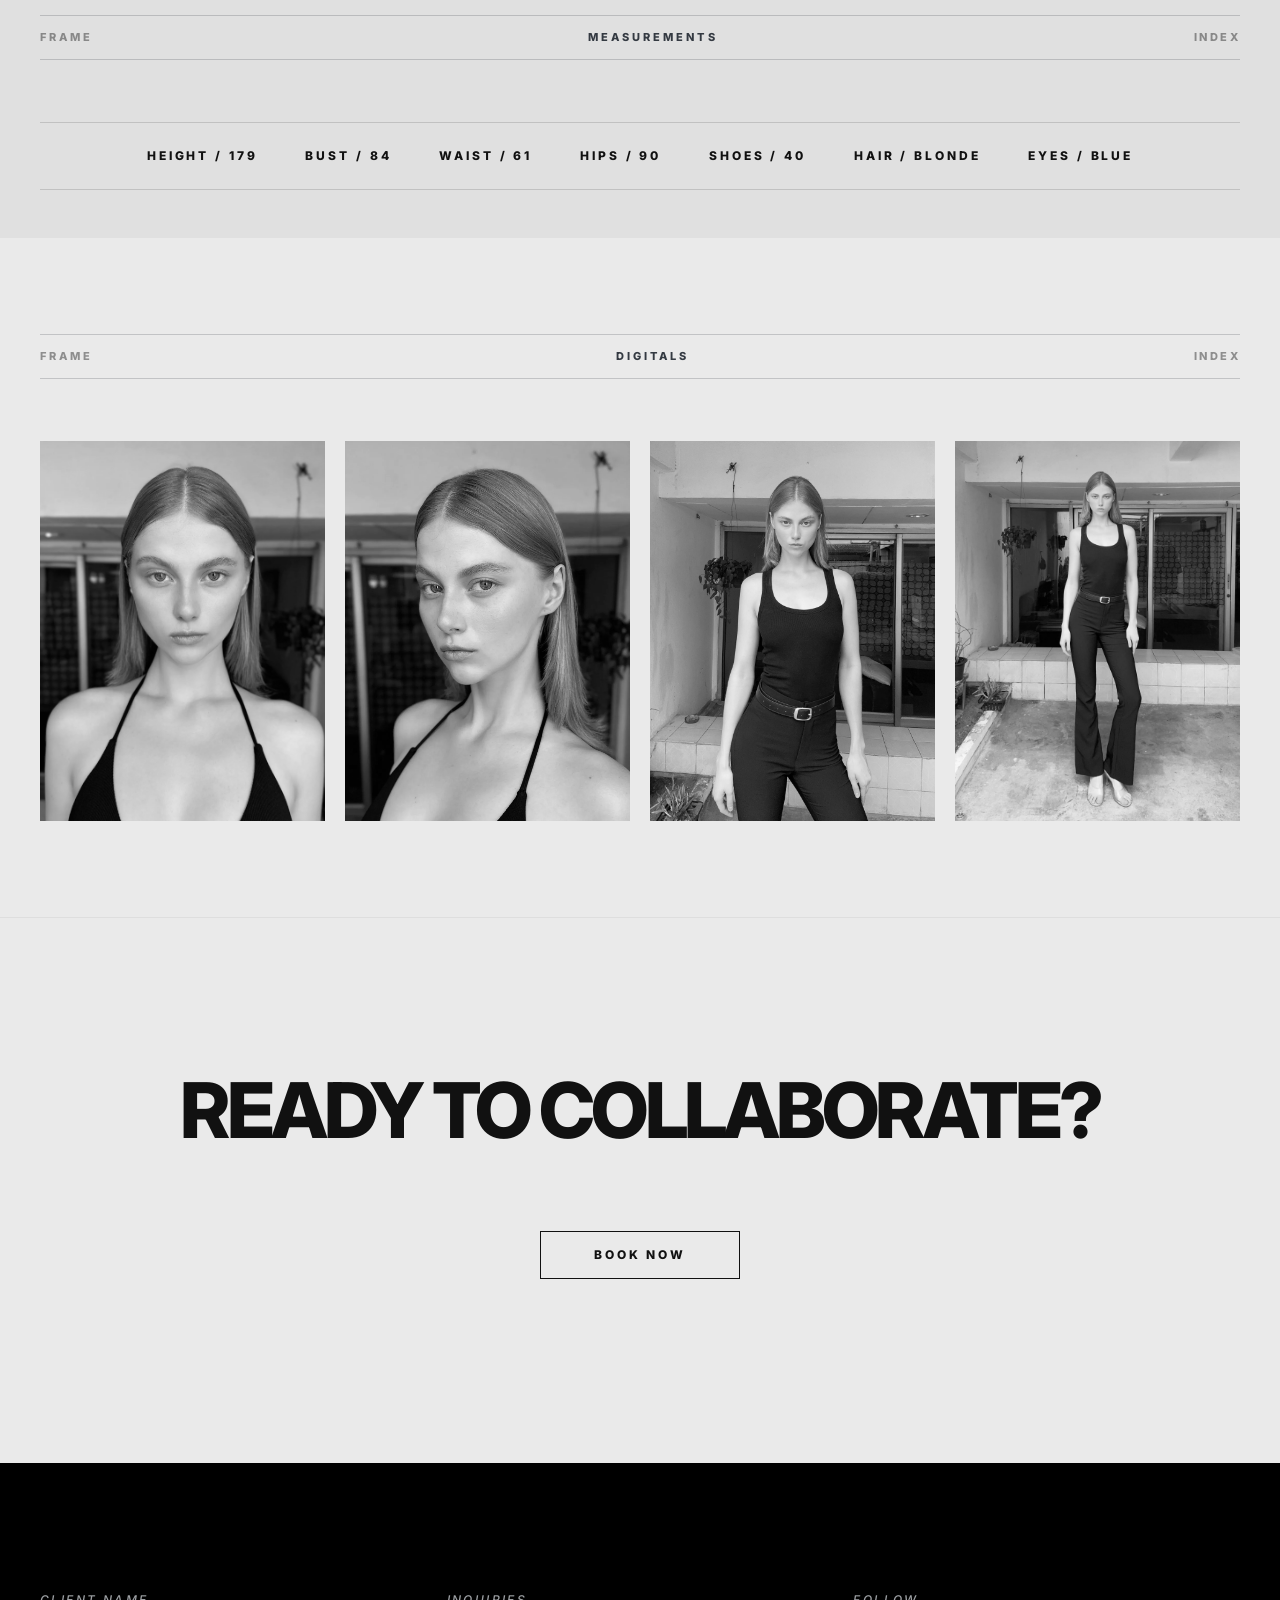
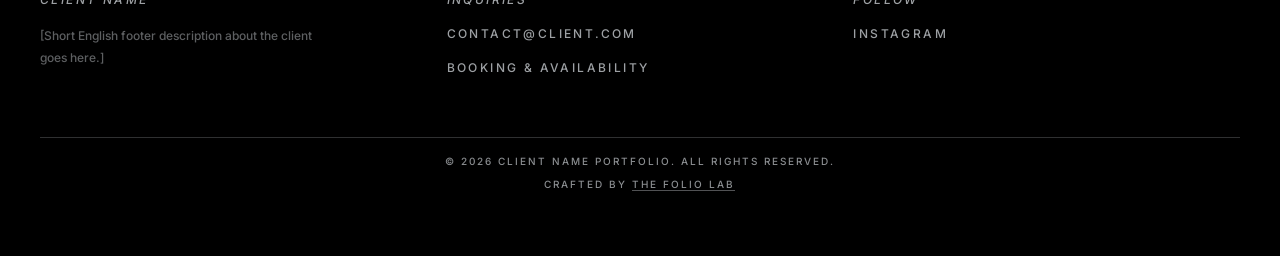
==== commit 51117659: "Name change" ====
--- a/index.html
+++ b/index.html
@@ -66,11 +66,11 @@
             if (splashLogo && window.CLIENT_CONFIG) {
                 splashLogo.textContent = window.CLIENT_CONFIG.name;
                 document.fonts.ready.then(() => {
-                    splashLogo.style.animation = 'splashKinetic 2.5s cubic-bezier(0.16, 1, 0.3, 1) forwards';
+                    splashLogo.style.animation = 'splashMotionStudy 2.5s cubic-bezier(0.16, 1, 0.3, 1) forwards';
                     const splashCaption = document.getElementById('splashCaption');
                     if (splashCaption) {
                         splashCaption.textContent = window.CLIENT_CONFIG.splashCaption || '';
-                        splashCaption.style.animation = 'splashCaptionKinetic 2.5s cubic-bezier(0.16, 1, 0.3, 1) forwards';
+                        splashCaption.style.animation = 'splashCaptionMotionStudy 2.5s cubic-bezier(0.16, 1, 0.3, 1) forwards';
                     }
                 });
             }
--- a/style.css
+++ b/style.css
@@ -8,8 +8,8 @@
     --white: #ffffff;
     --light-gray: #f5f5f5;
     --accent: #343A42; /* Cool graphite accent for the motion-study system */
-    --kinetic-silver: rgba(226, 230, 236, 0.82);
-    --kinetic-shadow: rgba(0, 0, 0, 0.48);
+    --motion-study-silver: rgba(226, 230, 236, 0.82);
+    --motion-study-shadow: rgba(0, 0, 0, 0.48);
 
     /* 2. BRAND FONTS */
     --serif: 'Inter', -apple-system, BlinkMacSystemFont, "Segoe UI", Roboto, sans-serif;
@@ -67,7 +67,7 @@
     font-family: var(--sans);
     font-size: 18px;
     line-height: 1.5;
-    letter-spacing: -0.03em; /* Tighter for brutalist kinetic feel */
+    letter-spacing: -0.03em; /* Tighter for brutalist motion-study feel */
     font-weight: 500;
     -webkit-font-smoothing: antialiased;
 }
@@ -435,7 +435,7 @@
 .hero {
     height: 100vh;
     display: flex;
-    align-items: center; /* Dead center for kinetic impact */
+    align-items: center; /* Dead center for motion-study impact */
     justify-content: center;
     padding: var(--margin);
     position: relative;
@@ -508,7 +508,7 @@
     letter-spacing: 0.36em;
     line-height: 1;
     text-transform: uppercase;
-    color: var(--kinetic-silver);
+    color: var(--motion-study-silver);
     opacity: 0;
     transform: translate3d(0, 12px, 0);
     transition: opacity 0.8s ease, transform 0.8s cubic-bezier(0.16, 1, 0.3, 1);
@@ -611,7 +611,7 @@
     position: relative;
     display: inline-block;
     max-width: 100%;
-    text-shadow: 0 18px 42px var(--kinetic-shadow);
+    text-shadow: 0 18px 42px var(--motion-study-shadow);
 }
 
 .hero.loaded h1.active {
@@ -624,7 +624,7 @@
     font-weight: 600;
     text-transform: uppercase;
     letter-spacing: 0.2em;
-    color: var(--kinetic-silver);
+    color: var(--motion-study-silver);
     opacity: 1;
     margin-top: 16px; 
     position: relative;
@@ -653,7 +653,7 @@
     gap: 8px;
     padding: 8px 10px;
     border: 1px solid rgba(226, 230, 236, 0.36);
-    color: var(--kinetic-silver);
+    color: var(--motion-study-silver);
     font-family: var(--sans);
     font-size: 8px;
     font-weight: 800;
@@ -853,11 +853,11 @@
 
 @keyframes heroNamePulse {
     0%, 100% {
-        text-shadow: 0 18px 42px var(--kinetic-shadow);
+        text-shadow: 0 18px 42px var(--motion-study-shadow);
         filter: none;
     }
     38% {
-        text-shadow: 0 18px 42px var(--kinetic-shadow);
+        text-shadow: 0 18px 42px var(--motion-study-shadow);
         filter: contrast(1.14);
     }
     58% {
@@ -1481,7 +1481,7 @@
 footer {
     padding: 128px 0 64px;
     background-color: var(--black);
-    color: var(--kinetic-silver);
+    color: var(--motion-study-silver);
     margin-top: 0;
 }
 
@@ -1494,7 +1494,7 @@
     font-style: italic;
     font-size: 20px;
     letter-spacing: 0.02em;
-    color: var(--kinetic-silver);
+    color: var(--motion-study-silver);
     margin-bottom: 32px;
 }
 
@@ -1504,7 +1504,7 @@
     letter-spacing: 0.2em;
     display: block;
     margin-bottom: 16px;
-    color: var(--kinetic-silver);
+    color: var(--motion-study-silver);
     opacity: 0.85; /* Increased for better legibility on black */
     font-family: var(--sans);
 }
@@ -1523,7 +1523,7 @@
     grid-column: span 12;
     text-align: center;
     font-size: 10px;
-    color: var(--kinetic-silver);
+    color: var(--motion-study-silver);
     opacity: 0.75; /* Increased for better legibility on black */
     text-transform: uppercase;
     letter-spacing: 0.2em;
@@ -1925,7 +1925,7 @@
     visibility: visible;
 }
 
-/* --- KINETIC SPLASH SCREEN --- */
+/* --- MOTION STUDY SPLASH SCREEN --- */
 .splash-screen {
     position: fixed;
     top: 0; left: 0; width: 100%; height: 100vh; height: 100dvh;
@@ -1969,14 +1969,14 @@
     text-shadow: 1px 0 var(--white);
 }
 
-@keyframes splashKinetic {
+@keyframes splashMotionStudy {
     0% { opacity: 0; transform: translateY(20px) scale(0.95); color: var(--accent); }
     20% { opacity: 1; transform: translateY(0) scale(1); color: var(--text); }
     80% { opacity: 1; transform: translateY(0) scale(1); color: var(--text); }
     100% { opacity: 0; transform: translateY(-20px) scale(1.05); }
 }
 
-@keyframes splashCaptionKinetic {
+@keyframes splashCaptionMotionStudy {
     0% { opacity: 0; transform: translateY(8px); filter: blur(8px); }
     28% { opacity: 0; transform: translateY(8px); filter: blur(8px); }
     46% { opacity: 0.82; transform: translateY(0); filter: blur(0); }
@@ -1996,8 +1996,8 @@
         height: 10px;
         background-color: var(--white);
         mix-blend-mode: difference;
-        box-shadow: 2px 0 var(--kinetic-shadow);
-        border-radius: 0; /* Sharp, geometric square for Kinetic aesthetic */
+        box-shadow: 2px 0 var(--motion-study-shadow);
+        border-radius: 0; /* Sharp, geometric square for Motion Study aesthetic */
         position: fixed;
         top: 0;
         left: 0;
@@ -2013,6 +2013,6 @@
         height: 48px;
         background-color: transparent;
         border: 2px solid var(--white);
-        box-shadow: 4px 0 var(--kinetic-shadow);
-    }
-}
+        box-shadow: 4px 0 var(--motion-study-shadow);
+    }
+}
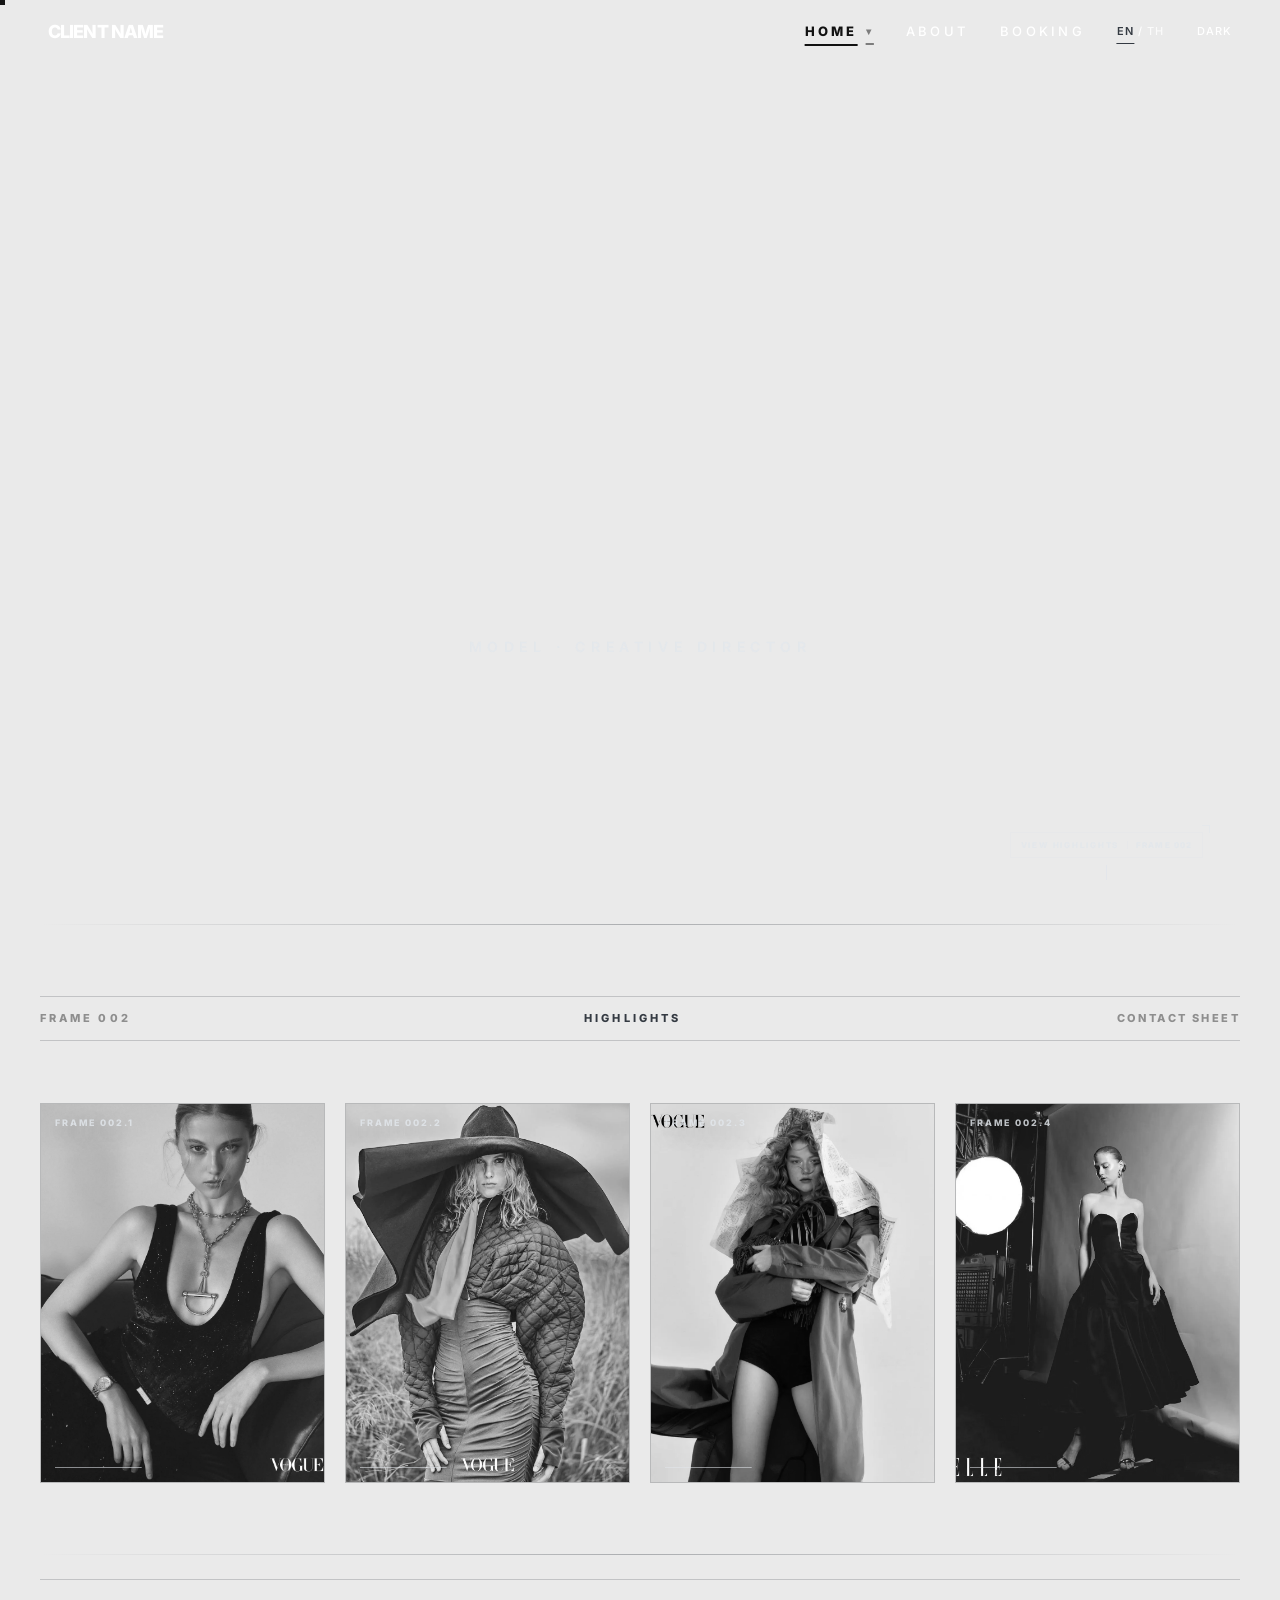
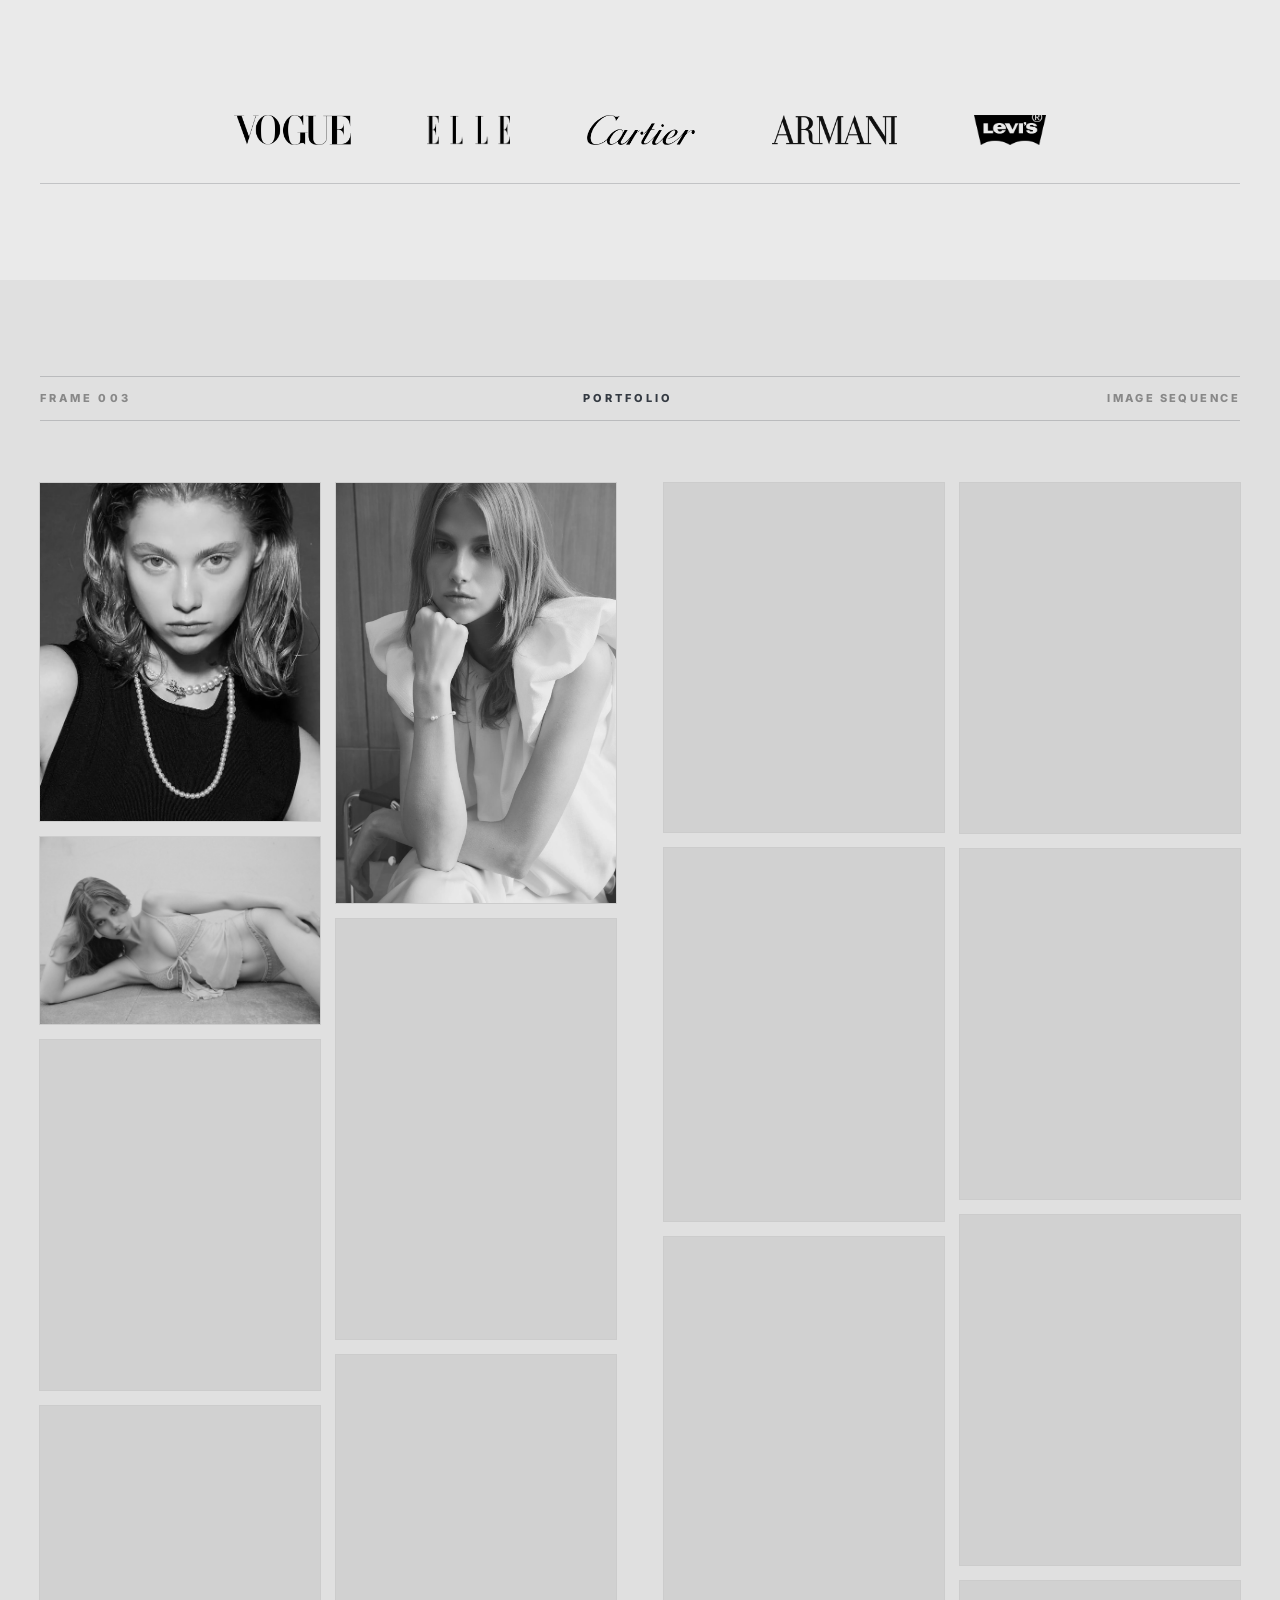
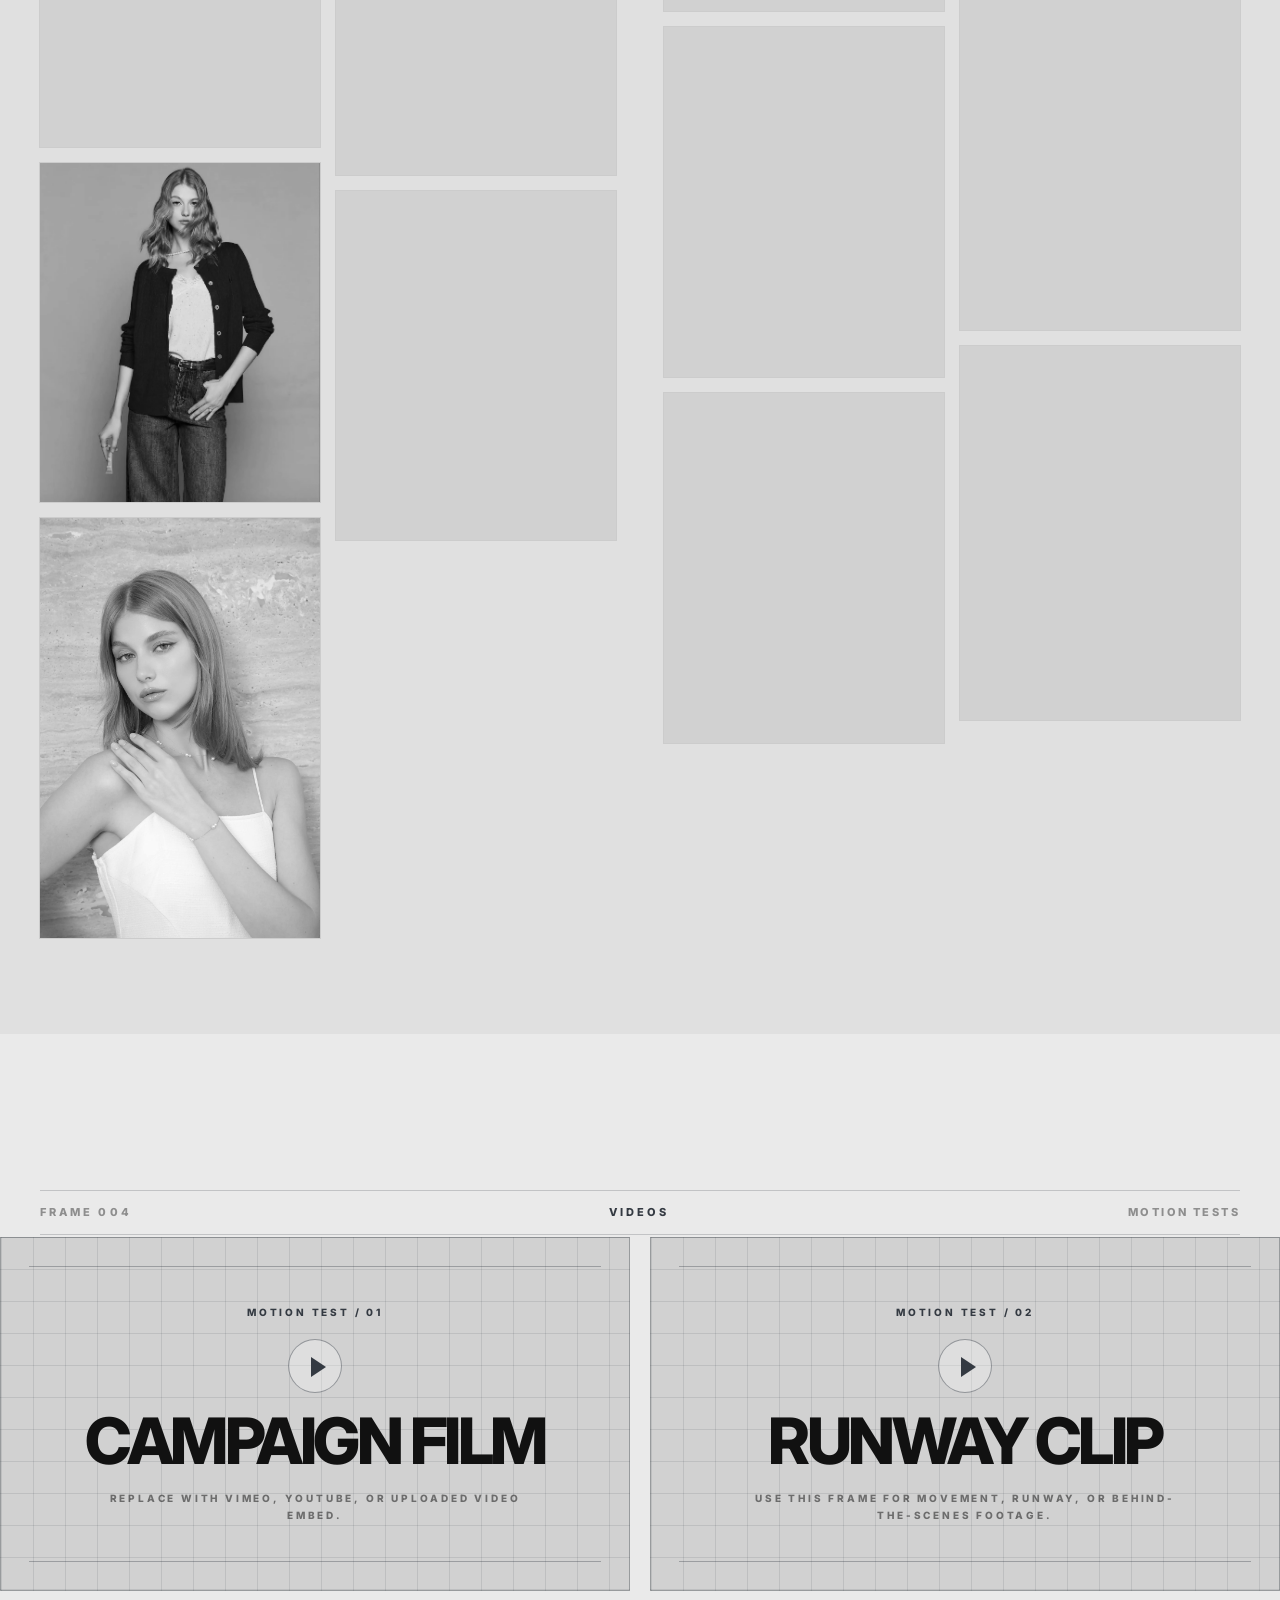
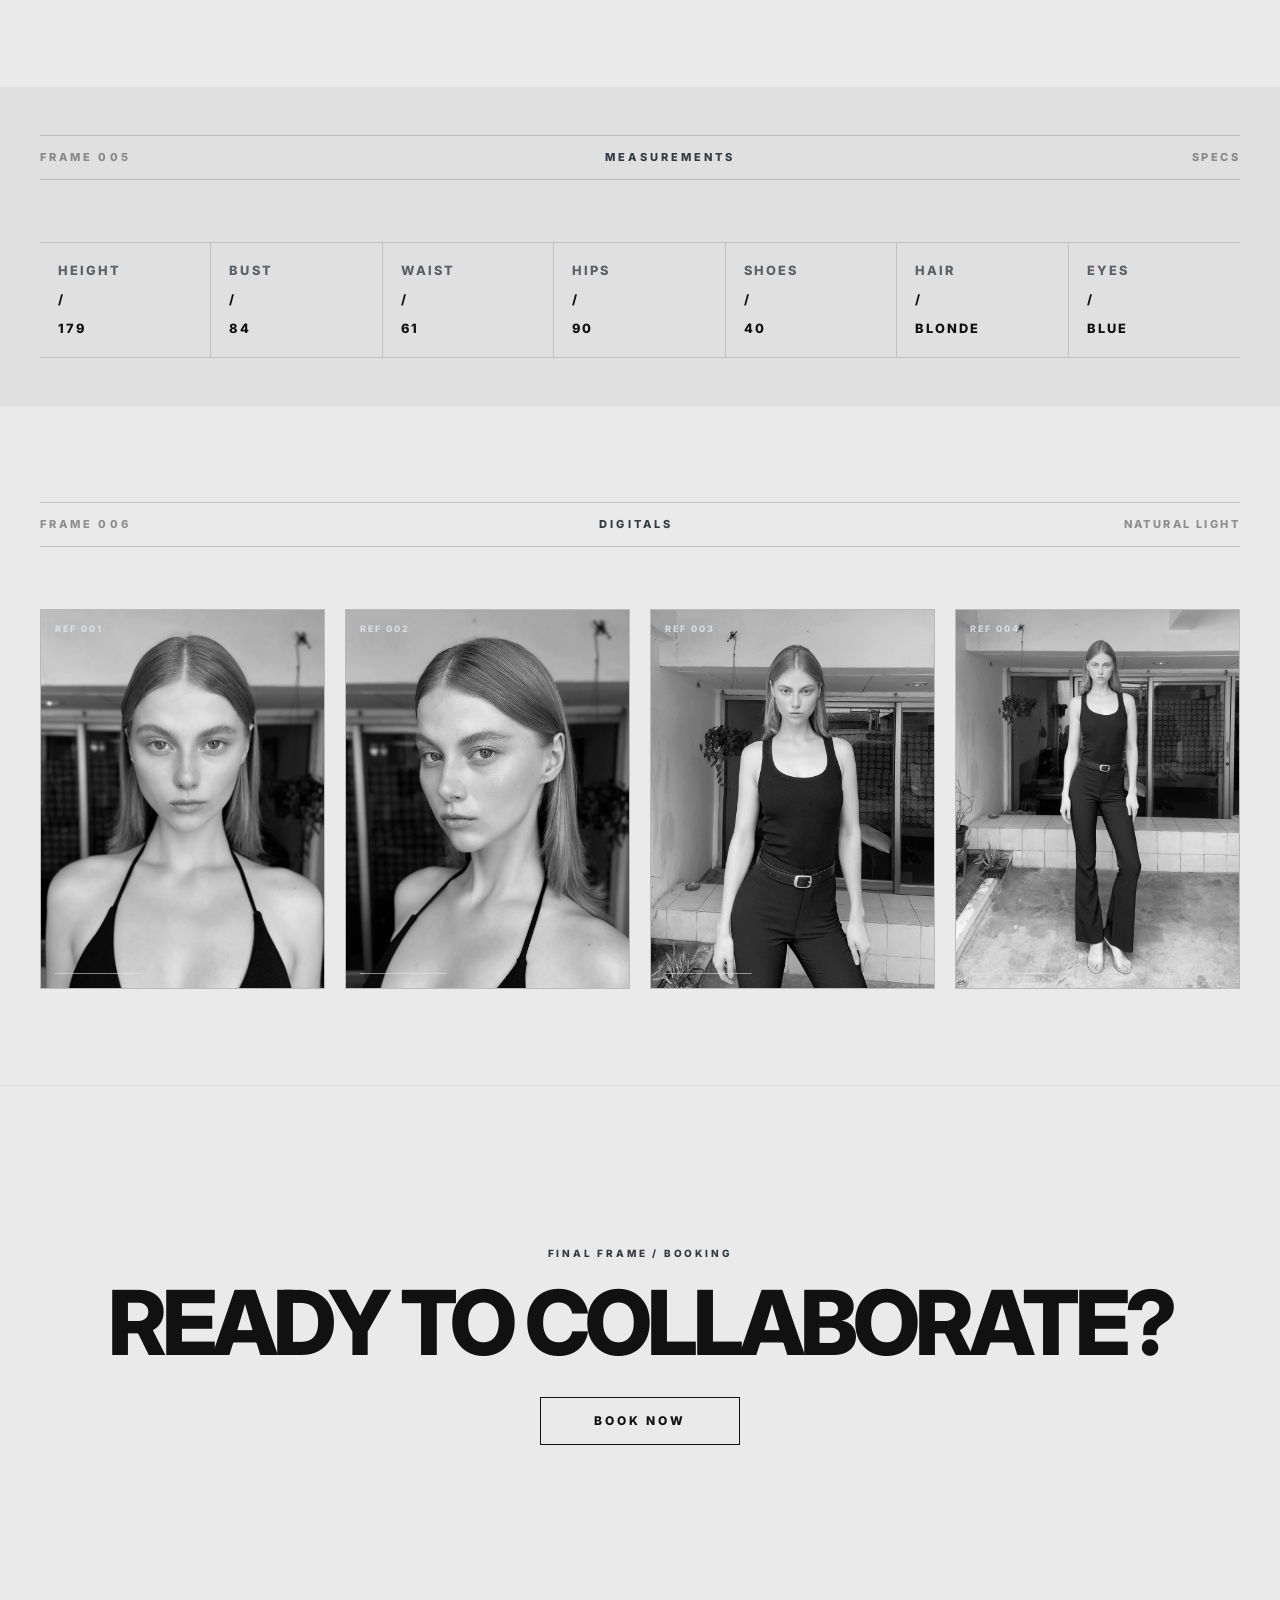
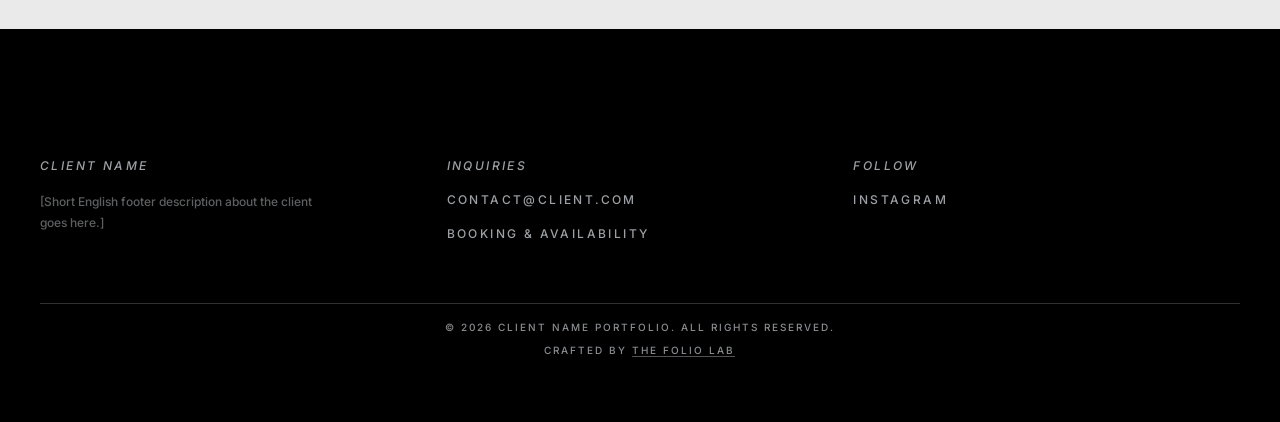
==== commit 5c2f5bd1: "Upgrade" ====
--- a/index.html
+++ b/index.html
@@ -109,37 +109,38 @@
     </header>
 
     <!-- SECTION 2: Highlights (4 Images) -->
-    <section id="highlights">
-        <div class="container">
-            <p class="section-label reveal">
+    <section id="highlights" class="motion-study-section motion-study-section--highlights">
+        <div class="container">
+            <p class="section-label reveal" data-frame="Frame 002" data-index="Contact Sheet">
                 <span lang="en">Highlights</span>
                 <span lang="th">ไฮไลต์</span>
             </p>
             <div style="grid-column: span 12;">
                 <div class="featured-grid">
-                    <div class="featured-item reveal"><img src="image/highlights/01.webp" alt="Editorial" loading="lazy" decoding="async"></div>
-                    <div class="featured-item reveal"><img src="image/highlights/IMG_1733.webp" alt="Editorial" loading="lazy" decoding="async"></div>
-                    <div class="featured-item reveal"><img src="image/highlights/IMG_0470.WEBP" alt="Editorial" loading="lazy" decoding="async"></div>
-                    <div class="featured-item reveal"><img src="image/highlights/04.webp" alt="Editorial" loading="lazy" decoding="async"></div>
+                    <div class="featured-item reveal" data-frame="Frame 002.1"><img src="image/highlights/01.webp" alt="Editorial" loading="lazy" decoding="async"></div>
+                    <div class="featured-item reveal" data-frame="Frame 002.2"><img src="image/highlights/IMG_1733.webp" alt="Editorial" loading="lazy" decoding="async"></div>
+                    <div class="featured-item reveal" data-frame="Frame 002.3"><img src="image/highlights/IMG_0470.WEBP" alt="Editorial" loading="lazy" decoding="async"></div>
+                    <div class="featured-item reveal" data-frame="Frame 002.4"><img src="image/highlights/04.webp" alt="Editorial" loading="lazy" decoding="async"></div>
                 </div>
             </div>
         </div>
     </section>
 
     <!-- SECTION 2.5: Selected Clients -->
-    <section id="selected-clients" style="padding: 0 0 96px 0;">
-        <div class="container">
-            <div style="grid-column: span 12; text-align: center;">
-                <h3 class="reveal" style="font-size: 12px; letter-spacing: 0.3em; margin-bottom: 48px; opacity: 0.5; font-weight: 400;">
+    <section id="selected-clients" class="motion-study-clients">
+        <div class="container">
+            <div class="motion-study-clients__inner">
+                <div class="motion-study-clients__meta reveal" aria-hidden="true">Archive / 005</div>
+                <h3 class="reveal motion-study-clients__heading">
                     <span lang="en">Selected Clients</span>
                     <span lang="th">ลูกค้าที่ร่วมงาน</span>
                 </h3>
-                <div class="reveal delay-1" style="display: flex; justify-content: center; align-items: center; flex-wrap: wrap; gap: clamp(32px, 6vw, 64px); opacity: 0.5;">
-                    <img src="image/brand_icons/vogue.webp" alt="VOGUE" class="brand-logo" style="height: clamp(16px, 3vw, 20px); width: auto; object-fit: contain;" loading="lazy" decoding="async">
-                    <img src="image/brand_icons/elle.webp" alt="ELLE" class="brand-logo" style="height: clamp(16px, 3vw, 20px); width: auto; object-fit: contain;" loading="lazy" decoding="async">
-                    <img src="image/brand_icons/cartier.webp" alt="CARTIER" class="brand-logo" style="height: clamp(16px, 3vw, 20px); width: auto; object-fit: contain;" loading="lazy" decoding="async">
-                    <img src="image/brand_icons/armani.webp" alt="ARMANI" class="brand-logo" style="height: clamp(16px, 3vw, 20px); width: auto; object-fit: contain;" loading="lazy" decoding="async">
-                    <img src="image/brand_icons/levi.webp" alt="LEVI'S" class="brand-logo" style="height: clamp(16px, 3vw, 20px); width: auto; object-fit: contain;" loading="lazy" decoding="async">
+                <div class="reveal delay-1 motion-study-clients__row">
+                    <img src="image/brand_icons/vogue.webp" alt="VOGUE" class="brand-logo" loading="lazy" decoding="async">
+                    <img src="image/brand_icons/elle.webp" alt="ELLE" class="brand-logo" loading="lazy" decoding="async">
+                    <img src="image/brand_icons/cartier.webp" alt="CARTIER" class="brand-logo" loading="lazy" decoding="async">
+                    <img src="image/brand_icons/armani.webp" alt="ARMANI" class="brand-logo" loading="lazy" decoding="async">
+                    <img src="image/brand_icons/levi.webp" alt="LEVI'S" class="brand-logo" loading="lazy" decoding="async">
                 </div>
             </div>
         </div>
@@ -148,7 +149,7 @@
     <!-- SECTION 3: Full Portfolio (20 Images) -->
     <section id="portfolio" class="bg-alt">
         <div class="container">
-            <p class="section-label reveal">
+            <p class="section-label reveal" data-frame="Frame 003" data-index="Image Sequence">
                 <span lang="en">Portfolio</span>
                 <span lang="th">ผลงาน</span>
             </p>
@@ -194,25 +195,33 @@
     <!-- SECTION 4: Video Portfolio (2 Videos) -->
     <section id="motion">
         <div class="container">
-            <p class="section-label reveal">
+            <p class="section-label reveal" data-frame="Frame 004" data-index="Motion Tests">
                 <span lang="en">Videos</span>
                 <span lang="th">วิดีโอ</span>
             </p>
             <div style="grid-column: span 12;">
                 <div class="video-grid">
                     <div class="video-item reveal">
-                        <div style="position: relative; padding-bottom: 56.25%; height: 0; background-color: var(--surface);">
-                            <div style="position: absolute; top: 0; left: 0; width: 100%; height: 100%; display: flex; align-items: center; justify-content: center; border: 1px dashed var(--text); opacity: 0.4; font-family: var(--sans); font-size: 11px; text-transform: uppercase; letter-spacing: 0.2em;">
-                                <span lang="en">[ Video Placeholder 1 ]</span>
-                                <span lang="th">[ วิดีโอ 1 ]</span>
+                        <div class="motion-video-placeholder">
+                            <div class="motion-video-placeholder__inner">
+                                <span class="motion-video-placeholder__frame">Motion Test / 01</span>
+                                <span class="motion-video-placeholder__play" aria-hidden="true"></span>
+                                <span class="motion-video-placeholder__title" lang="en">Campaign Film</span>
+                                <span class="motion-video-placeholder__title" lang="th">วิดีโอแคมเปญ</span>
+                                <span class="motion-video-placeholder__note" lang="en">Replace with Vimeo, YouTube, or uploaded video embed.</span>
+                                <span class="motion-video-placeholder__note" lang="th">แทนที่ด้วยวิดีโอจาก Vimeo, YouTube หรือไฟล์วิดีโอ</span>
                             </div>
                         </div>
                     </div>
                     <div class="video-item reveal">
-                        <div style="position: relative; padding-bottom: 56.25%; height: 0; background-color: var(--surface);">
-                            <div style="position: absolute; top: 0; left: 0; width: 100%; height: 100%; display: flex; align-items: center; justify-content: center; border: 1px dashed var(--text); opacity: 0.4; font-family: var(--sans); font-size: 11px; text-transform: uppercase; letter-spacing: 0.2em;">
-                                <span lang="en">[ Video Placeholder 2 ]</span>
-                                <span lang="th">[ วิดีโอ 2 ]</span>
+                        <div class="motion-video-placeholder">
+                            <div class="motion-video-placeholder__inner">
+                                <span class="motion-video-placeholder__frame">Motion Test / 02</span>
+                                <span class="motion-video-placeholder__play" aria-hidden="true"></span>
+                                <span class="motion-video-placeholder__title" lang="en">Runway Clip</span>
+                                <span class="motion-video-placeholder__title" lang="th">วิดีโอรันเวย์</span>
+                                <span class="motion-video-placeholder__note" lang="en">Use this frame for movement, runway, or behind-the-scenes footage.</span>
+                                <span class="motion-video-placeholder__note" lang="th">ใช้เฟรมนี้สำหรับวิดีโอการเคลื่อนไหว รันเวย์ หรือเบื้องหลัง</span>
                             </div>
                         </div>
                     </div>
@@ -224,7 +233,7 @@
     <!-- SECTION 5: Measurements -->
     <section id="measurements" class="bg-alt">
         <div class="container">
-            <p class="section-label reveal">
+            <p class="section-label reveal" data-frame="Frame 005" data-index="Specs">
                 <span lang="en">Measurements</span>
                 <span lang="th">สัดส่วน</span>
             </p>
@@ -252,23 +261,24 @@
     <!-- SECTION 6: Digitals (4 Images) -->
     <section id="digitals">
         <div class="container">
-            <p class="section-label reveal">
+            <p class="section-label reveal" data-frame="Frame 006" data-index="Natural Light">
                 <span lang="en">Digitals</span>
                 <span lang="th">สแนปช็อต</span>
             </p>
             <div style="grid-column: span 12;">
                 <div class="digitals-grid">
-                    <img src="image/digitals/01.webp" alt="Digital 1" class="reveal" loading="lazy" decoding="async">
-                    <img src="image/digitals/02.webp" alt="Digital 2" class="reveal" loading="lazy" decoding="async">
-                    <img src="image/digitals/03.webp" alt="Digital 3" class="reveal" loading="lazy" decoding="async">
-                    <img src="image/digitals/04.webp" alt="Digital 4" class="reveal" loading="lazy" decoding="async">
-                </div>
-            </div>
-        </div>
-    </section>
-
-    <section class="cta-section" id="contact">
-        <h2 class="reveal" style="font-size: clamp(36px, 6vw, 80px);">
+                    <div class="digital-frame reveal" data-frame="Ref 001"><img src="image/digitals/01.webp" alt="Digital 1" loading="lazy" decoding="async"></div>
+                    <div class="digital-frame reveal" data-frame="Ref 002"><img src="image/digitals/02.webp" alt="Digital 2" loading="lazy" decoding="async"></div>
+                    <div class="digital-frame reveal" data-frame="Ref 003"><img src="image/digitals/03.webp" alt="Digital 3" loading="lazy" decoding="async"></div>
+                    <div class="digital-frame reveal" data-frame="Ref 004"><img src="image/digitals/04.webp" alt="Digital 4" loading="lazy" decoding="async"></div>
+                </div>
+            </div>
+        </div>
+    </section>
+
+    <section class="cta-section motion-study-cta" id="contact">
+        <span class="motion-study-cta__meta reveal">Final Frame / Booking</span>
+        <h2 class="reveal">
             <span lang="en">Ready to collaborate?</span>
             <span lang="th">พร้อมที่จะร่วมงานกันหรือยัง?</span>
         </h2>
--- a/style.css
+++ b/style.css
@@ -887,6 +887,41 @@
     overflow: hidden;
     background-color: var(--surface);
     aspect-ratio: 3 / 4; /* Eliminates layout thrashing by holding the shape while loading */
+    border: 1px solid rgba(52, 58, 66, 0.16);
+}
+
+.featured-item::before,
+.digital-frame::before {
+    content: attr(data-frame);
+    position: absolute;
+    top: 14px;
+    left: 14px;
+    z-index: 2;
+    font-family: var(--sans);
+    font-size: 9px;
+    font-weight: 800;
+    letter-spacing: 0.22em;
+    line-height: 1;
+    text-transform: uppercase;
+    color: var(--motion-study-silver);
+    text-shadow: 0 8px 22px rgba(0, 0, 0, 0.38);
+    pointer-events: none;
+}
+
+.featured-item::after,
+.digital-frame::after {
+    content: "";
+    position: absolute;
+    left: 14px;
+    right: 14px;
+    bottom: 14px;
+    z-index: 2;
+    height: 1px;
+    background: rgba(226, 230, 236, 0.56);
+    transform-origin: left center;
+    transform: scaleX(0.34);
+    transition: transform 0.45s cubic-bezier(0.16, 1, 0.3, 1), background-color 0.45s ease;
+    pointer-events: none;
 }
 
 .featured-item img {
@@ -906,6 +941,12 @@
     transform: translate3d(0, -6px, 0) scale(1.025);
 }
 
+.featured-item:hover::after,
+.digital-frame:hover::after {
+    background: var(--accent);
+    transform: scaleX(1);
+}
+
 .full-grid {
     display: flex;
     gap: 48px; /* Reduced from 80px for a tighter editorial look */
@@ -934,6 +975,7 @@
     position: relative;
     z-index: 1; /* Establishes clean stacking context */
     filter: grayscale(100%);
+    box-shadow: 0 0 0 1px rgba(52, 58, 66, 0.12);
     transition: transform 0.45s cubic-bezier(0.16, 1, 0.3, 1), filter 0.45s ease;
 }
 
@@ -969,10 +1011,86 @@
     border: 1px solid rgba(52, 58, 66, 0.36);
 }
 
-.video-item > div > div {
-    border: 0 !important;
+.motion-video-placeholder {
+    position: relative;
+    aspect-ratio: 16 / 9;
+    min-height: 340px;
+    overflow: hidden;
+}
+
+.motion-video-placeholder::before,
+.motion-video-placeholder::after {
+    content: "";
+    position: absolute;
+    left: 28px;
+    right: 28px;
+    height: 1px;
+    background: rgba(52, 58, 66, 0.34);
+}
+
+.motion-video-placeholder::before { top: 28px; }
+.motion-video-placeholder::after { bottom: 28px; }
+
+.motion-video-placeholder__inner {
+    position: absolute;
+    inset: 0;
+    display: grid;
+    place-items: center;
+    align-content: center;
+    gap: 18px;
+    padding: 48px;
+    color: var(--text);
+    text-align: center;
+}
+
+.motion-video-placeholder__frame,
+.motion-video-placeholder__note {
+    font-family: var(--sans);
+    font-size: 10px;
+    font-weight: 800;
+    letter-spacing: 0.28em;
+    line-height: 1.7;
+    text-transform: uppercase;
+}
+
+.motion-video-placeholder__frame {
     color: var(--accent);
-    opacity: 0.72 !important;
+}
+
+.motion-video-placeholder__title {
+    font-family: var(--sans);
+    font-size: clamp(34px, 5vw, 72px);
+    font-weight: 800;
+    letter-spacing: -0.055em;
+    line-height: 0.95;
+    text-transform: uppercase;
+}
+
+.motion-video-placeholder__note {
+    max-width: 420px;
+    color: var(--text);
+    opacity: 0.52;
+}
+
+.motion-video-placeholder__play {
+    width: 54px;
+    height: 54px;
+    border: 1px solid rgba(52, 58, 66, 0.44);
+    border-radius: 999px;
+    position: relative;
+    background: rgba(255, 255, 255, 0.28);
+}
+
+.motion-video-placeholder__play::before {
+    content: "";
+    position: absolute;
+    left: 22px;
+    top: 17px;
+    width: 0;
+    height: 0;
+    border-top: 10px solid transparent;
+    border-bottom: 10px solid transparent;
+    border-left: 15px solid var(--accent);
 }
 
 .video-grid video, .video-grid iframe {
@@ -997,9 +1115,18 @@
     grid-template-columns: repeat(4, 1fr);
     gap: var(--gutter);
 }
+
+.digital-frame {
+    position: relative;
+    overflow: hidden;
+    aspect-ratio: 3 / 4;
+    background-color: var(--surface);
+    border: 1px solid rgba(52, 58, 66, 0.16);
+}
+
 .digitals-grid img {
     width: 100%;
-    aspect-ratio: 3 / 4;
+    height: 100%;
     object-fit: cover;
     background-color: var(--surface);
     display: block;
@@ -1039,7 +1166,7 @@
 }
 
 .section-label::before {
-    content: "FRAME";
+    content: attr(data-frame);
     display: inline-block;
     margin-right: 18px;
     color: var(--text);
@@ -1047,10 +1174,78 @@
 }
 
 .section-label::after {
-    content: "INDEX";
+    content: attr(data-index);
     color: var(--text);
     opacity: 0.42;
     letter-spacing: 0.22em;
+}
+
+.motion-study-section::before,
+.motion-study-section::after {
+    content: "";
+    position: absolute;
+    left: var(--margin);
+    right: var(--margin);
+    height: 1px;
+    background: linear-gradient(90deg, transparent, rgba(52, 58, 66, 0.34), transparent);
+    pointer-events: none;
+}
+
+.motion-study-section::before { top: 24px; }
+.motion-study-section::after { bottom: 24px; }
+
+.motion-study-clients {
+    padding: 0 0 96px;
+}
+
+.motion-study-clients--about {
+    background: var(--surface);
+    padding: 96px var(--margin);
+}
+
+.motion-study-clients__inner {
+    grid-column: span 12;
+    position: relative;
+    padding: 38px 0;
+    border-top: 1px solid rgba(52, 58, 66, 0.22);
+    border-bottom: 1px solid rgba(52, 58, 66, 0.22);
+}
+
+.motion-study-clients__meta {
+    font-family: var(--sans);
+    font-size: 10px;
+    font-weight: 800;
+    letter-spacing: 0.28em;
+    text-transform: uppercase;
+    color: var(--accent);
+    text-align: center;
+    margin-bottom: 26px;
+}
+
+.motion-study-clients__heading {
+    font-family: var(--sans);
+    font-size: clamp(18px, 2.2vw, 34px);
+    font-weight: 800;
+    letter-spacing: -0.035em;
+    text-transform: uppercase;
+    text-align: center;
+    margin-bottom: 34px;
+}
+
+.motion-study-clients__row {
+    display: flex;
+    justify-content: center;
+    align-items: center;
+    flex-wrap: wrap;
+    gap: clamp(34px, 6vw, 88px);
+    opacity: 0.68;
+}
+
+.motion-study-clients__row .brand-logo {
+    height: clamp(18px, 3vw, 30px);
+    width: auto;
+    object-fit: contain;
+    filter: grayscale(100%) contrast(1.08);
 }
 
 /* Center alignment override for Measurements */
@@ -1147,20 +1342,121 @@
 }
 
 .info-strip {
-    padding: 24px 0;
-    text-align: center;
-    display: flex;
-    justify-content: center;
-    gap: 48px;
+    padding: 0;
+    text-align: left;
+    display: grid;
+    grid-template-columns: repeat(7, minmax(0, 1fr));
+    gap: 0;
     font-family: var(--sans);
     font-style: normal;
-    font-size: 12px;
+    font-size: clamp(12px, 1vw, 15px);
     font-weight: 800;
-    letter-spacing: 0.24em;
+    letter-spacing: 0.16em;
     text-transform: uppercase;
     opacity: 1;
     border-top: 1px solid var(--border-subtle);
     border-bottom: 1px solid var(--border-subtle);
+}
+
+.info-strip div {
+    min-height: 92px;
+    display: flex;
+    flex-direction: column;
+    justify-content: center;
+    gap: 10px;
+    padding: 18px;
+    border-right: 1px solid var(--border-subtle);
+}
+
+.info-strip div:last-child {
+    border-right: 0;
+}
+
+.info-strip div > span:first-child {
+    color: var(--accent);
+    opacity: 0.76;
+}
+
+.motion-study-subpage-hero,
+.motion-study-booking-section {
+    padding-top: 112px;
+    padding-bottom: 128px;
+    border-top: none;
+}
+
+.motion-study-manifesto-section {
+    padding-bottom: 160px;
+}
+
+.motion-study-manifesto {
+    padding: 72px;
+    border: 1px solid rgba(52, 58, 66, 0.22);
+    background:
+        linear-gradient(90deg, rgba(52, 58, 66, 0.08) 1px, transparent 1px),
+        linear-gradient(0deg, rgba(52, 58, 66, 0.08) 1px, transparent 1px),
+        transparent;
+    background-size: 36px 36px;
+}
+
+.motion-study-contact-prompt {
+    margin-top: 96px;
+    text-align: center;
+}
+
+.about-scroll-hint {
+    color: var(--accent);
+}
+
+.about-scroll-hint::before {
+    background: var(--accent);
+}
+
+.booking-placeholder {
+    width: 100%;
+    min-height: 500px;
+    display: flex;
+    flex-direction: column;
+    align-items: center;
+    justify-content: center;
+    gap: 18px;
+    margin: 48px 0;
+    border: 1px solid rgba(52, 58, 66, 0.3);
+    background:
+        linear-gradient(90deg, rgba(52, 58, 66, 0.09) 1px, transparent 1px),
+        linear-gradient(0deg, rgba(52, 58, 66, 0.09) 1px, transparent 1px),
+        var(--surface);
+    background-size: 36px 36px;
+    font-family: var(--sans);
+    font-size: clamp(18px, 3vw, 40px);
+    font-weight: 800;
+    text-transform: uppercase;
+    letter-spacing: -0.035em;
+    text-align: center;
+}
+
+.booking-placeholder__eyebrow {
+    font-size: 10px;
+    letter-spacing: 0.32em;
+    color: var(--accent);
+}
+
+.motion-study-cta h2 {
+    font-size: clamp(40px, 7vw, 96px);
+    font-weight: 800;
+    letter-spacing: -0.055em;
+    text-transform: uppercase;
+    margin-bottom: 12px;
+}
+
+.motion-study-cta__meta {
+    display: block;
+    font-family: var(--sans);
+    font-size: 10px;
+    font-weight: 800;
+    letter-spacing: 0.28em;
+    text-transform: uppercase;
+    color: var(--accent);
+    margin-bottom: 24px;
 }
 
 /* --- 4. CALL TO ACTION & FOOTER --- */
@@ -1770,6 +2066,33 @@
     .portfolio-column { gap: 16px; }
     .video-grid { grid-template-columns: 1fr; }
     .video-grid { margin-left: 0; margin-right: 0; } /* Reset breakout on mobile */
+
+    .motion-video-placeholder {
+        min-height: 280px;
+    }
+
+    .motion-study-clients,
+    .motion-study-clients--about {
+        padding: 64px var(--margin);
+    }
+
+    .motion-study-clients__inner {
+        padding: 30px 0;
+    }
+
+    .motion-study-clients__row {
+        gap: 42px;
+    }
+
+    .motion-study-subpage-hero,
+    .motion-study-booking-section {
+        padding-top: 96px;
+        padding-bottom: 96px;
+    }
+
+    .motion-study-manifesto {
+        padding: 56px 24px;
+    }
     
     /* About Page Bio */
     .split-layout { flex-direction: column; gap: 48px; }
@@ -1832,6 +2155,21 @@
 
     /* Grid Resets */
     .featured-grid { grid-template-columns: repeat(2, 1fr); gap: 16px; } /* 2 columns for less scrolling */
+
+    .featured-item::before,
+    .digital-frame::before {
+        top: 10px;
+        left: 10px;
+        font-size: 7px;
+        letter-spacing: 0.16em;
+    }
+
+    .featured-item::after,
+    .digital-frame::after {
+        left: 10px;
+        right: 10px;
+        bottom: 10px;
+    }
     
     /* Stable two-column grid while preserving the original portfolio order */
     .full-grid { 
@@ -1860,8 +2198,25 @@
     }
 
     .info-strip div {
+        min-height: 76px;
         padding: 14px 10px;
         border-bottom: 1px solid var(--border-subtle);
+        border-right: 1px solid var(--border-subtle);
+    }
+
+    .info-strip div:nth-child(2n),
+    .info-strip div:last-child {
+        border-right: 0;
+    }
+
+    .booking-placeholder {
+        min-height: 420px;
+        margin: 36px 0;
+        font-size: 24px;
+    }
+
+    .about-scroll-hint {
+        display: none;
     }
     
     /* CTA & Footer */
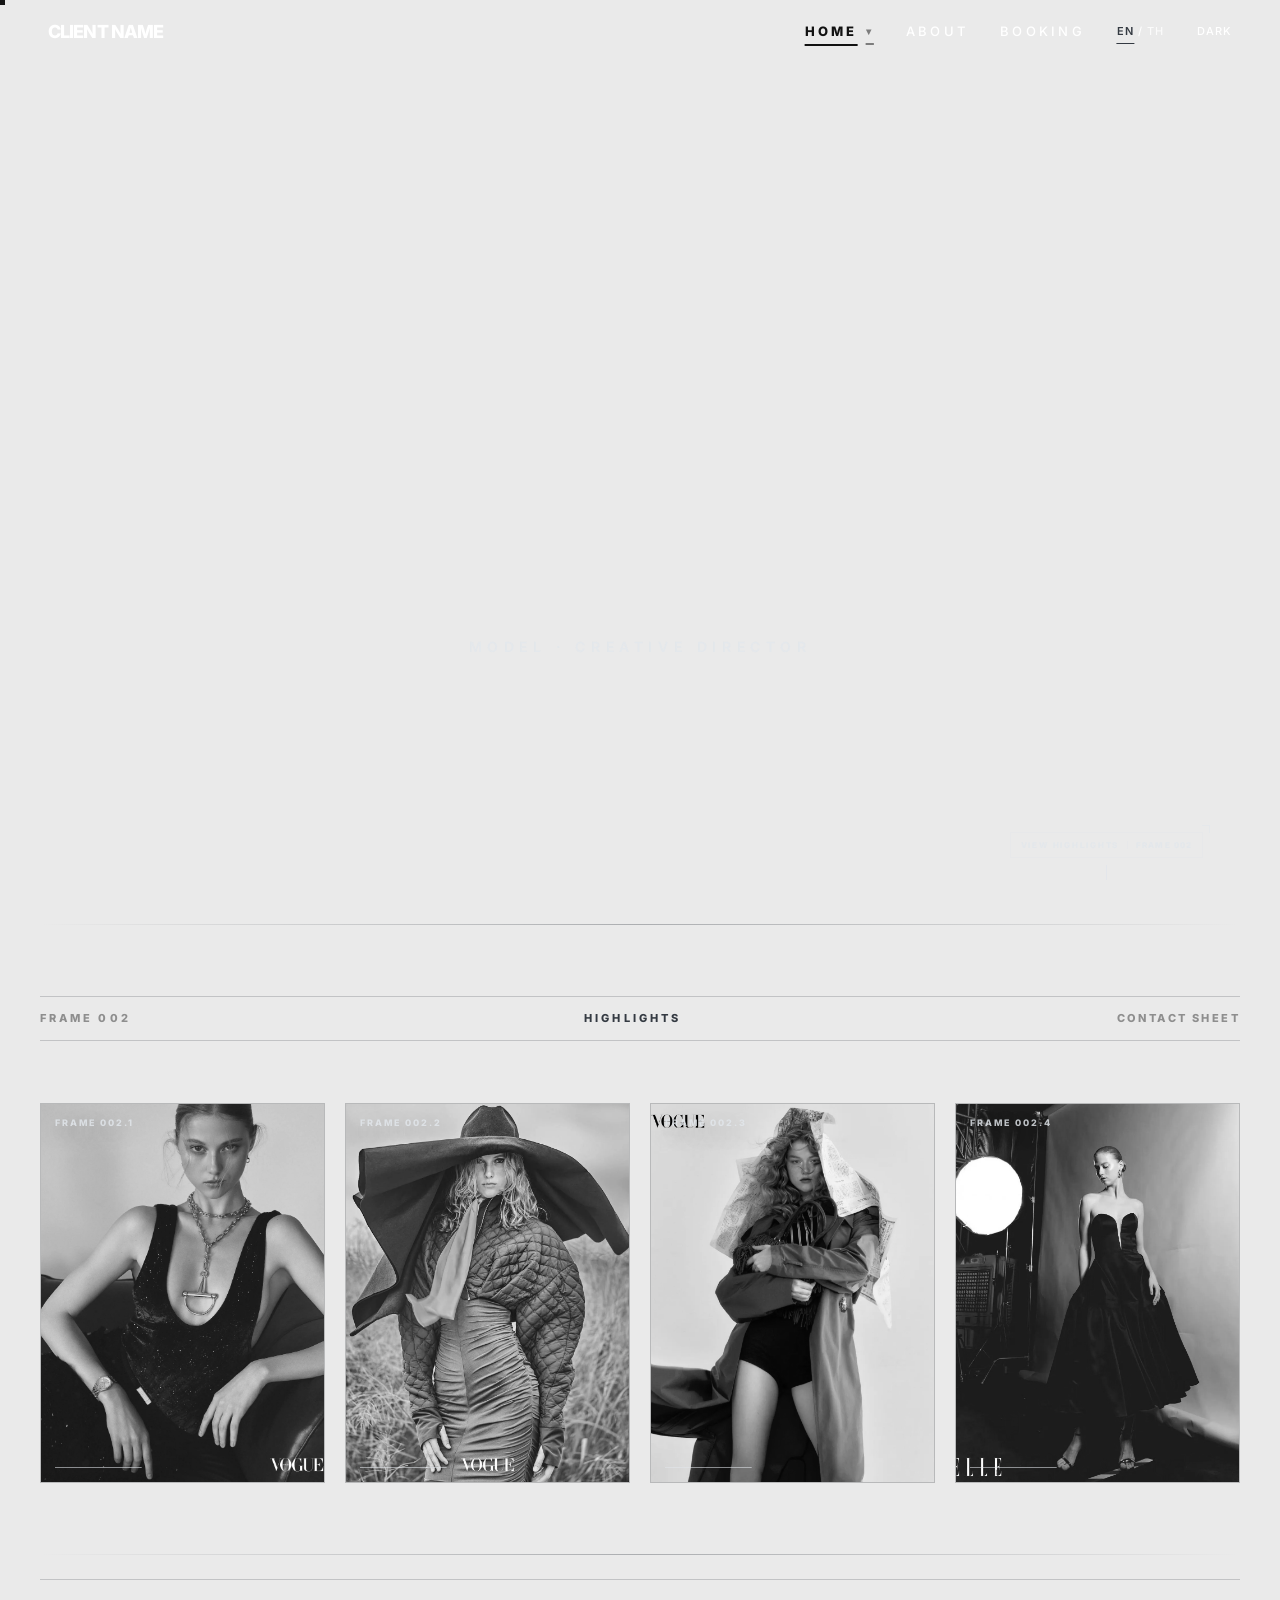
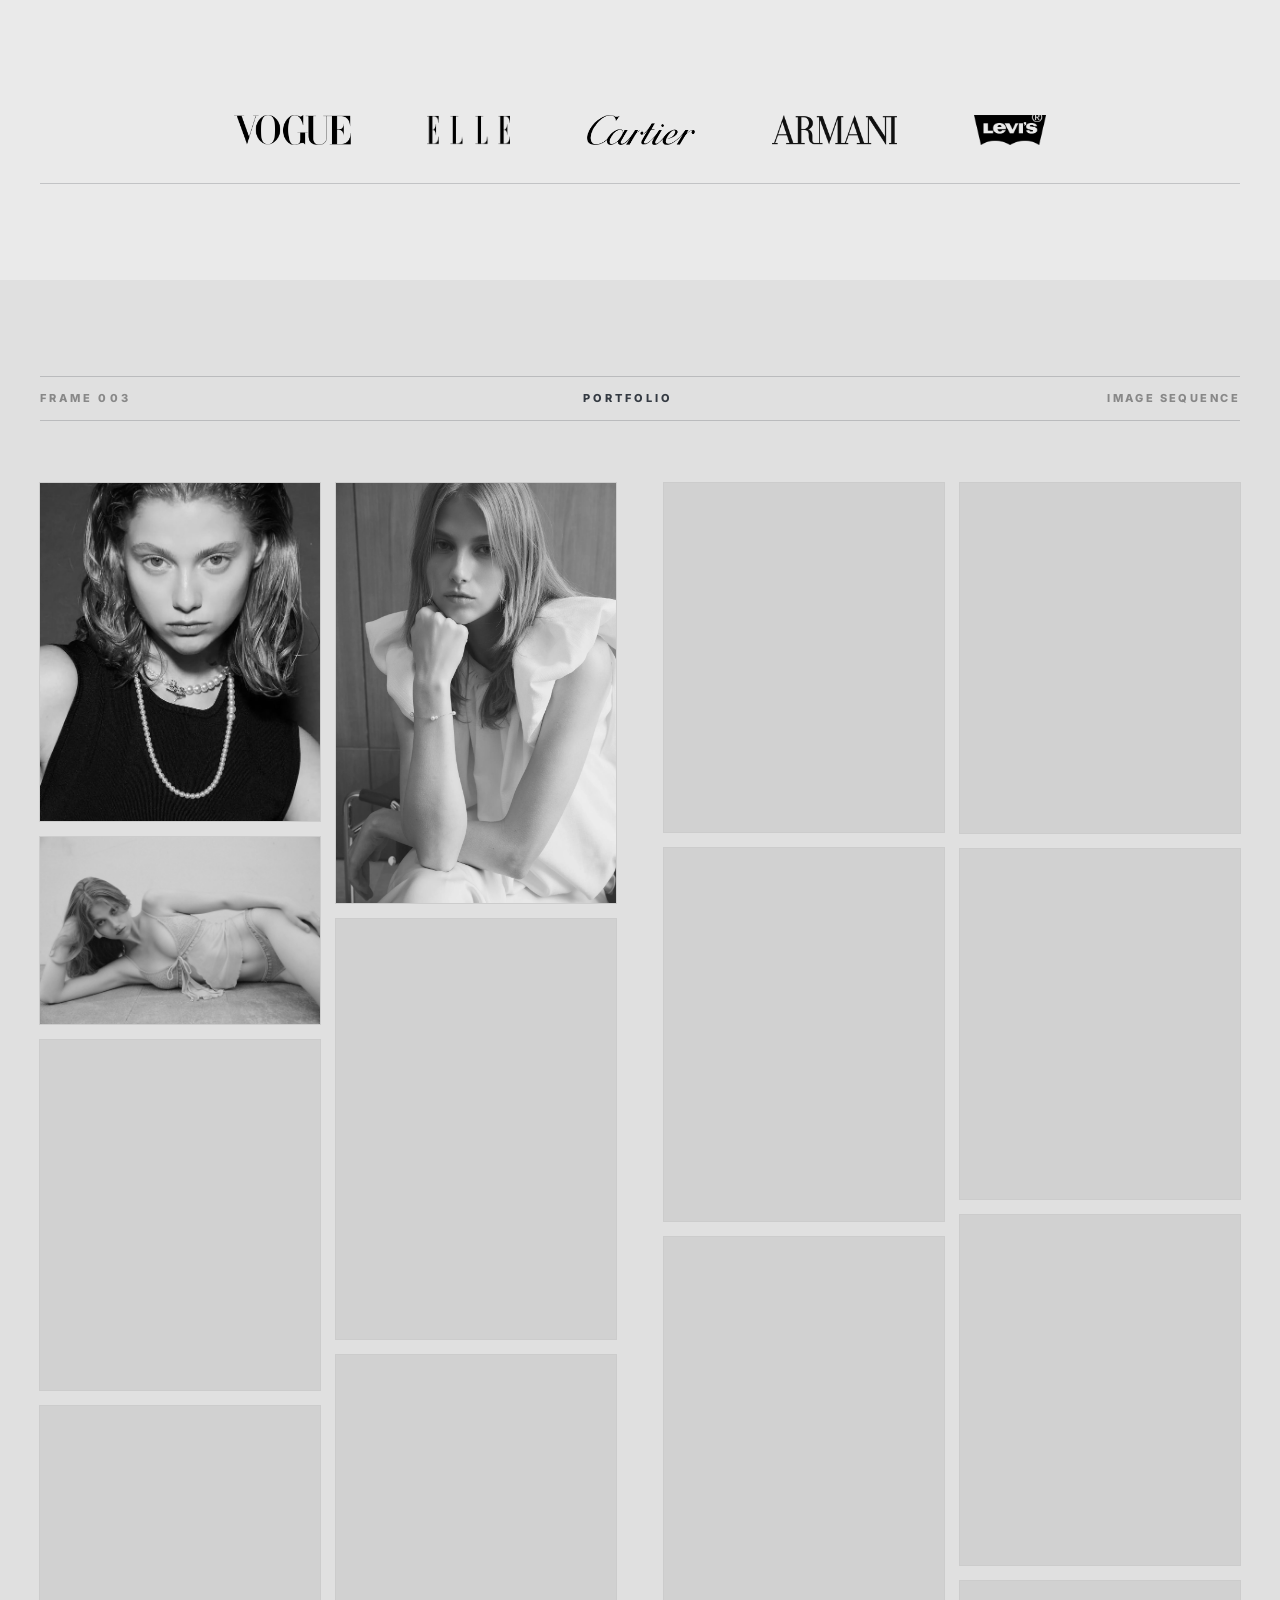
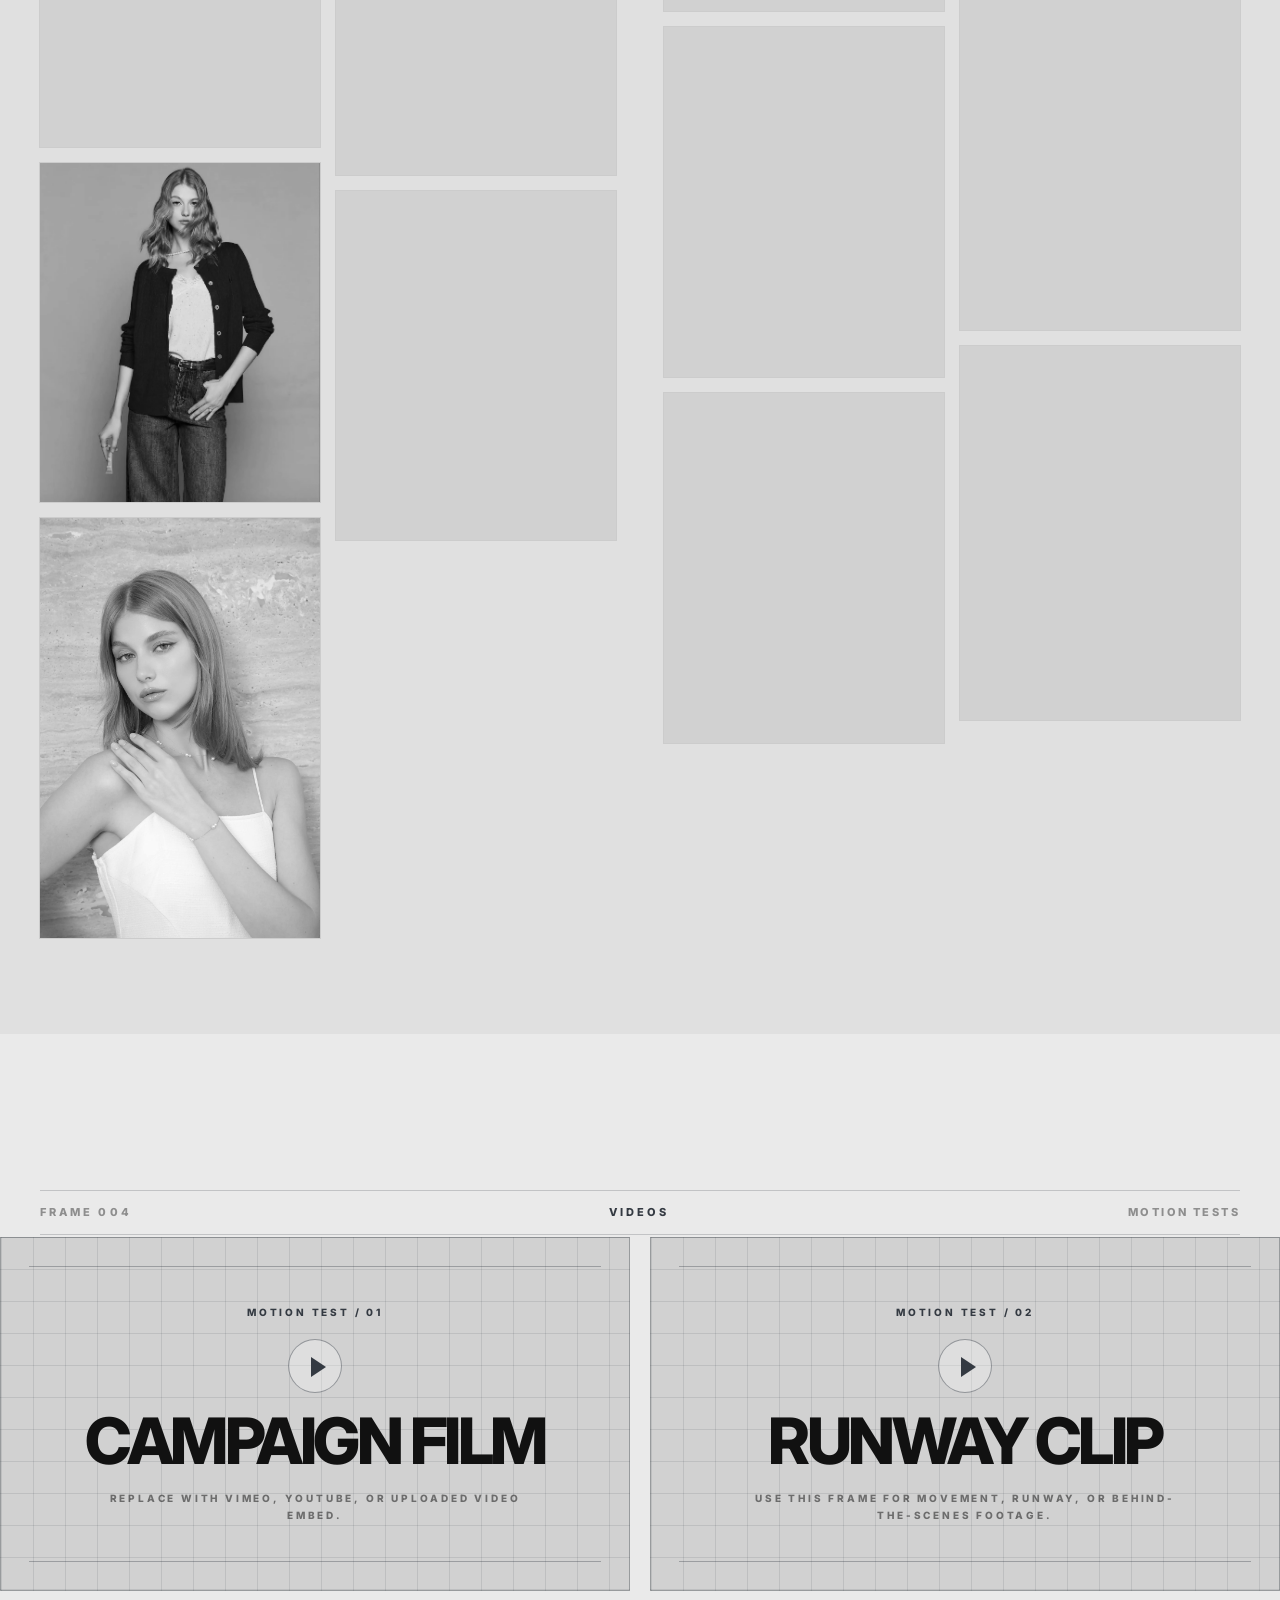
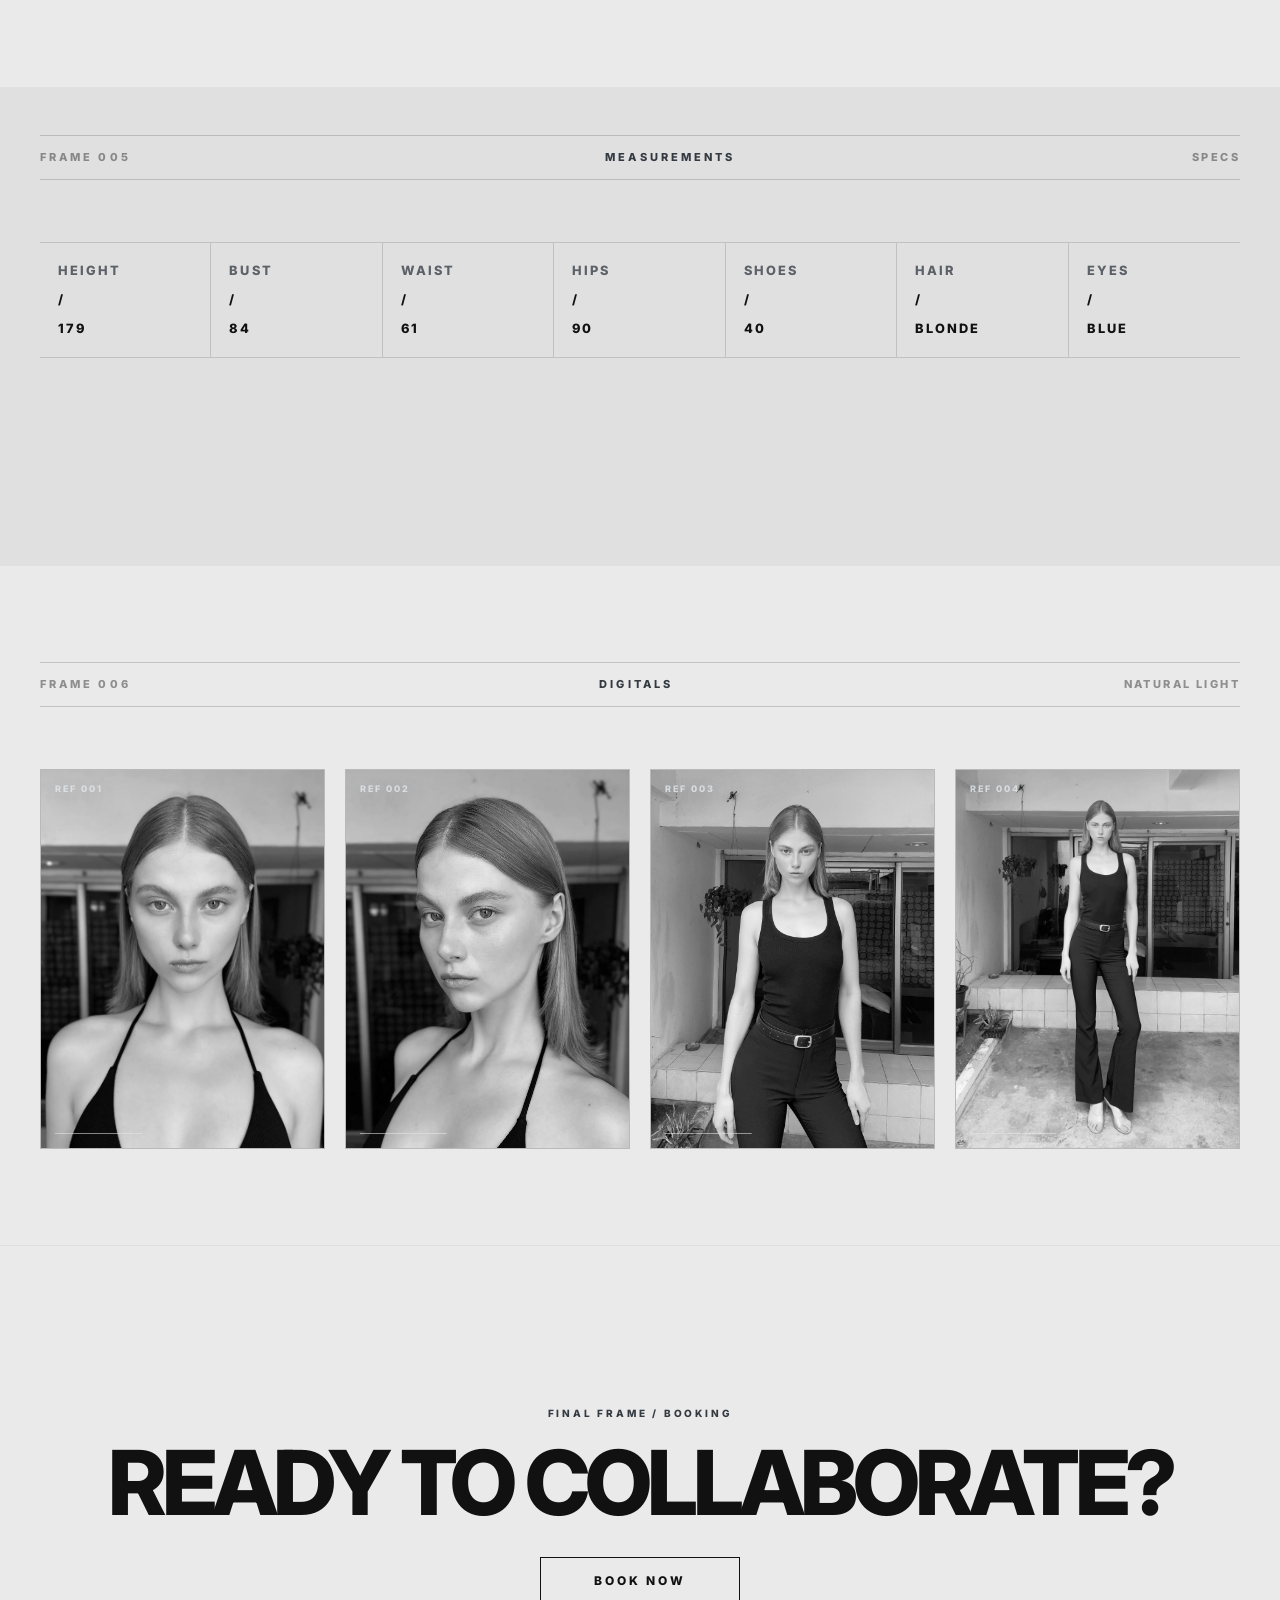
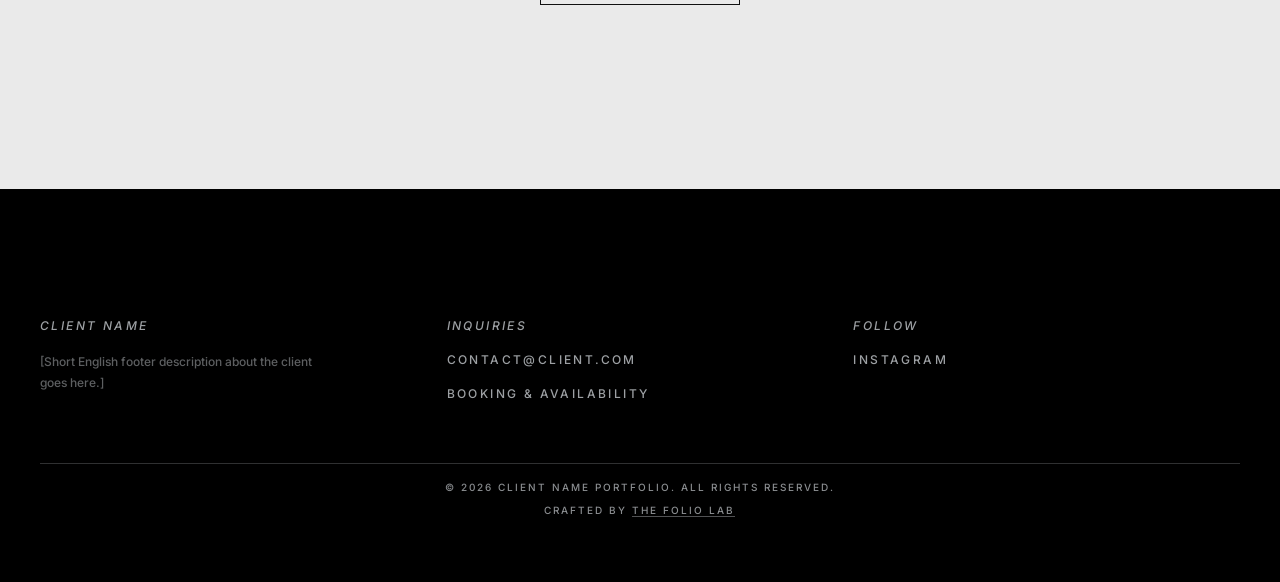
==== commit a0156fff: "upgrade 2" ====
--- a/index.html
+++ b/index.html
@@ -316,7 +316,7 @@
 
     <!-- Dedicated Comp Card Modal -->
     <div id="compCardModal" class="modal" role="dialog" aria-modal="true" aria-label="Comp Card">
-        <img class="modal-content" id="compCardImg" alt="Client Comp Card" style="max-height: 80vh;">
+        <img class="modal-content" id="compCardImg" alt="Client Comp Card">
         <div class="comp-card-modal-note">
             <a href="#" id="compCardDownload" download="Comp_Card.png" class="btn-bold">
                 <span lang="en">Download Comp Card</span>
--- a/style.css
+++ b/style.css
@@ -1707,6 +1707,27 @@
     transform: translateX(-50%);
 }
 
+#compCardImg {
+    max-height: 80vh;
+}
+
+.comp-card-modal-note .btn-bold {
+    margin: 0;
+    border-color: rgba(226, 230, 236, 0.88);
+    color: var(--white);
+    background: rgba(13, 13, 13, 0.72);
+    box-shadow: 5px 5px 0 rgba(226, 230, 236, 0.22);
+    backdrop-filter: blur(12px);
+}
+
+@media (hover: hover) and (pointer: fine) {
+    .comp-card-modal-note .btn-bold:hover {
+        background: var(--white);
+        color: var(--black);
+        border-color: var(--white);
+    }
+}
+
 @media (max-width: 390px) {
     .modal-nav { padding: 20px; font-size: 24px; }
 }
@@ -1732,12 +1753,30 @@
         max-height: 100svh;
     }
 
+    #compCardModal {
+        --modal-mobile-toolbar-clearance: clamp(68px, 8vh, 104px);
+        display: flex;
+        flex-direction: column;
+        align-items: center;
+        justify-content: center;
+        gap: 16px;
+        padding: calc(28px + max(24px, env(safe-area-inset-top))) 18px calc(var(--modal-mobile-toolbar-clearance) + max(54px, env(safe-area-inset-bottom)));
+    }
+
     .comp-card-modal-note {
-        bottom: calc(var(--modal-mobile-toolbar-clearance) + max(24px, env(safe-area-inset-bottom))) !important;
+        position: static;
+        transform: none;
+        width: auto;
+        text-align: center;
+        margin: 0;
     }
 
     #compCardImg {
-        max-height: calc(100svh - 160px) !important;
+        position: static;
+        max-width: 92vw !important;
+        max-height: calc(100svh - var(--modal-mobile-toolbar-clearance) - 132px) !important;
+        margin: 0;
+        object-fit: contain;
     }
 
     .modal-caption {
